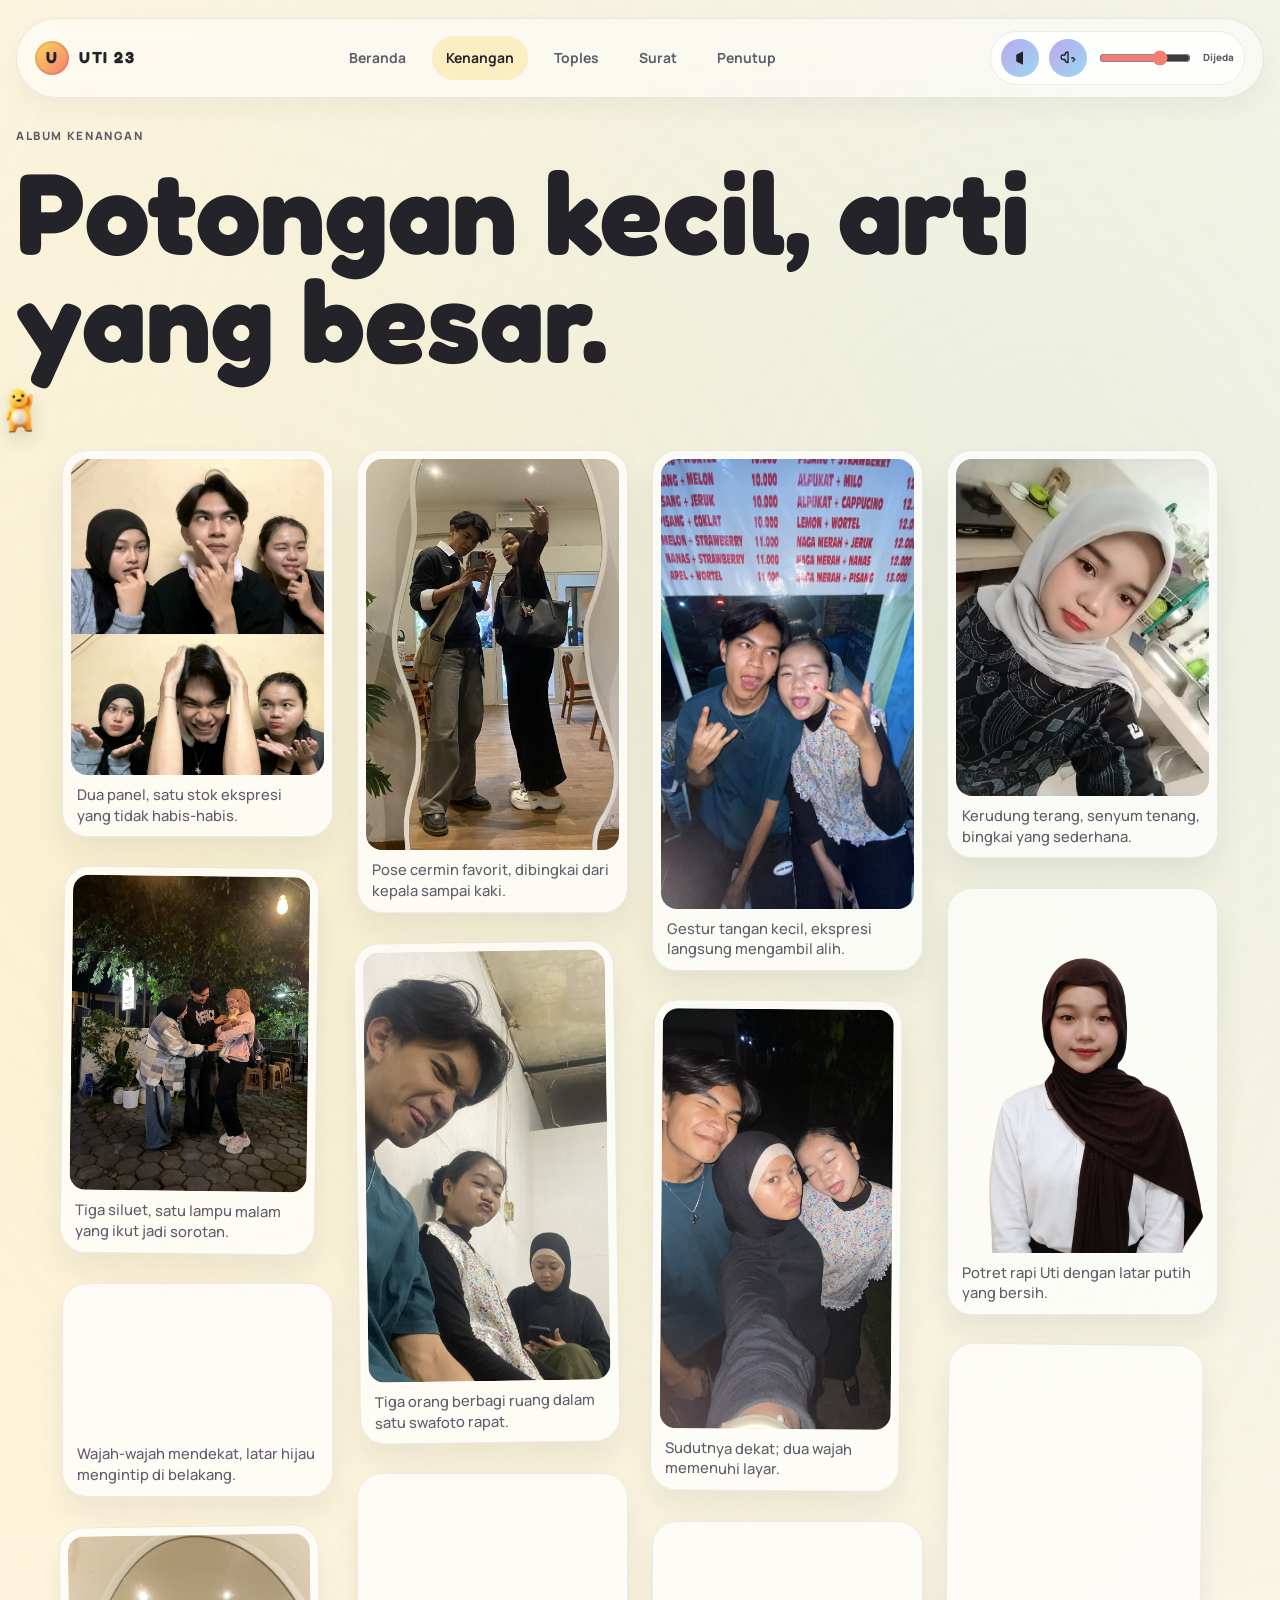
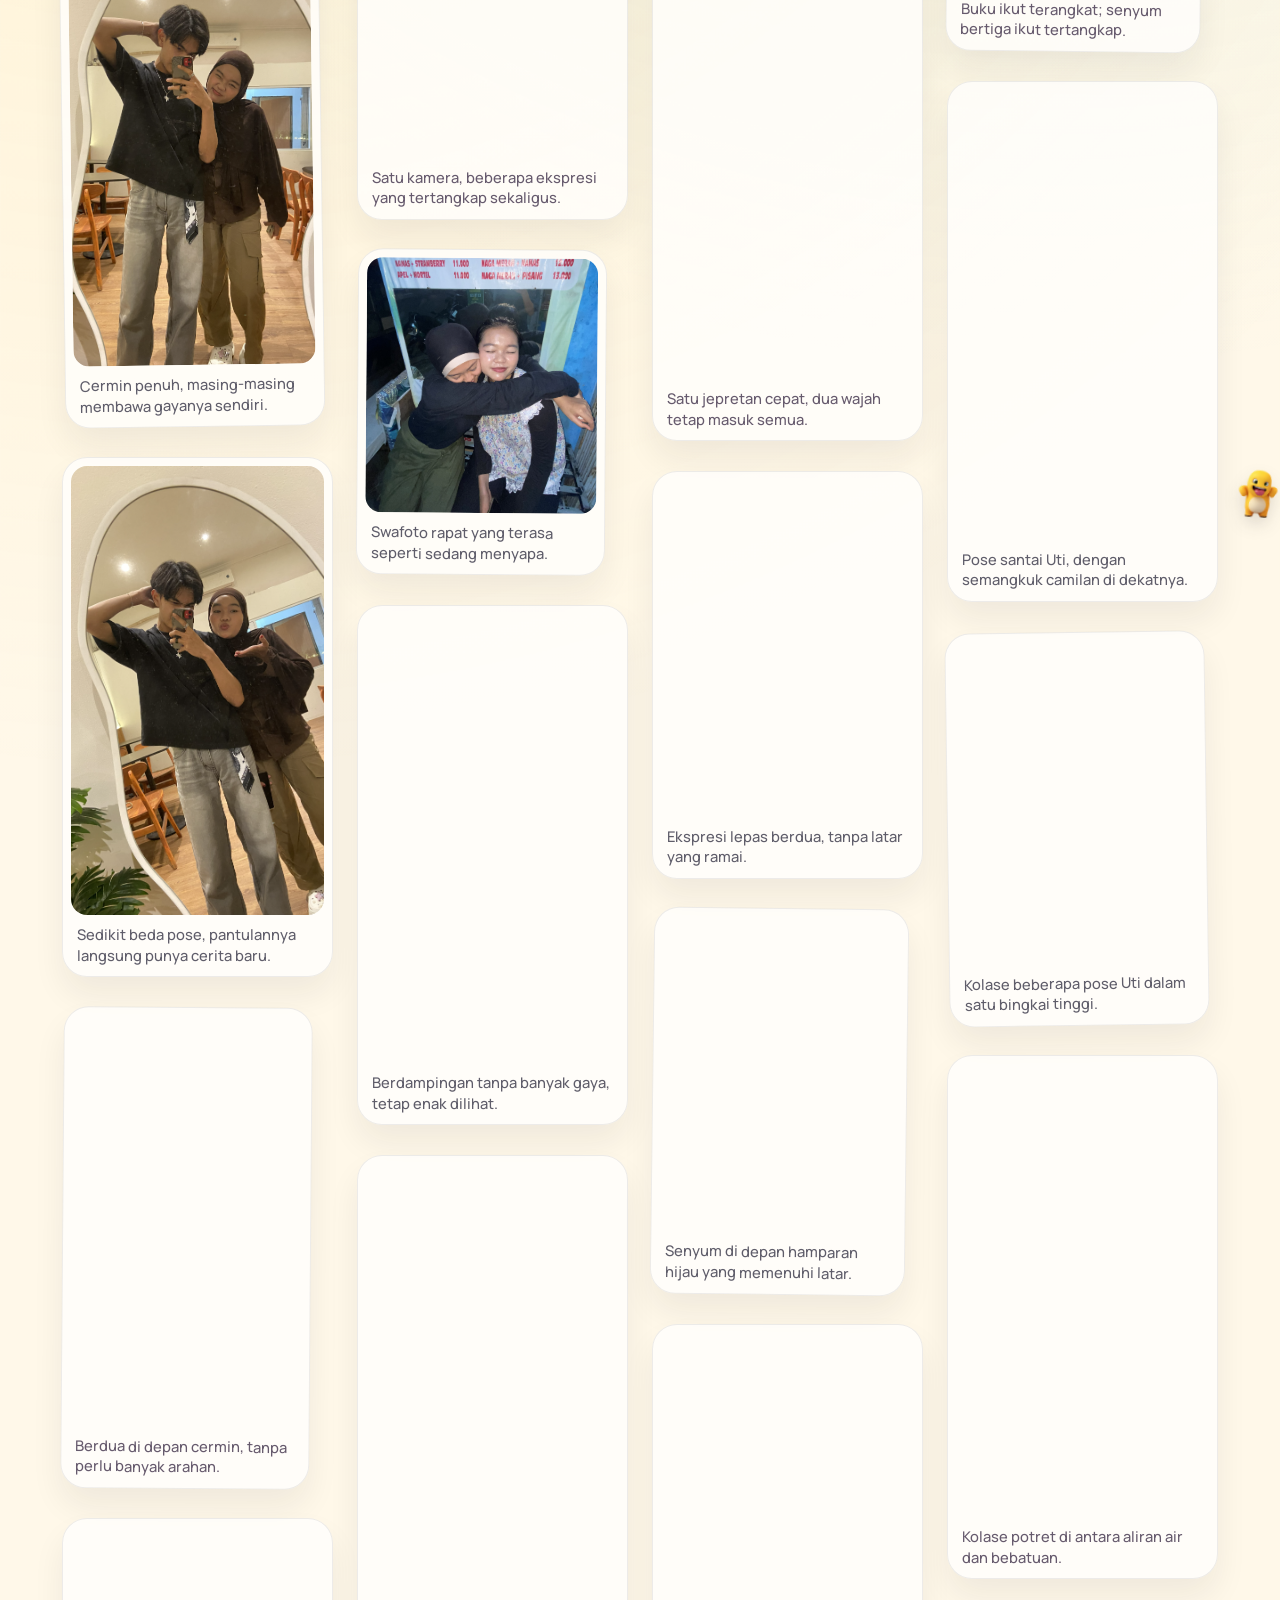
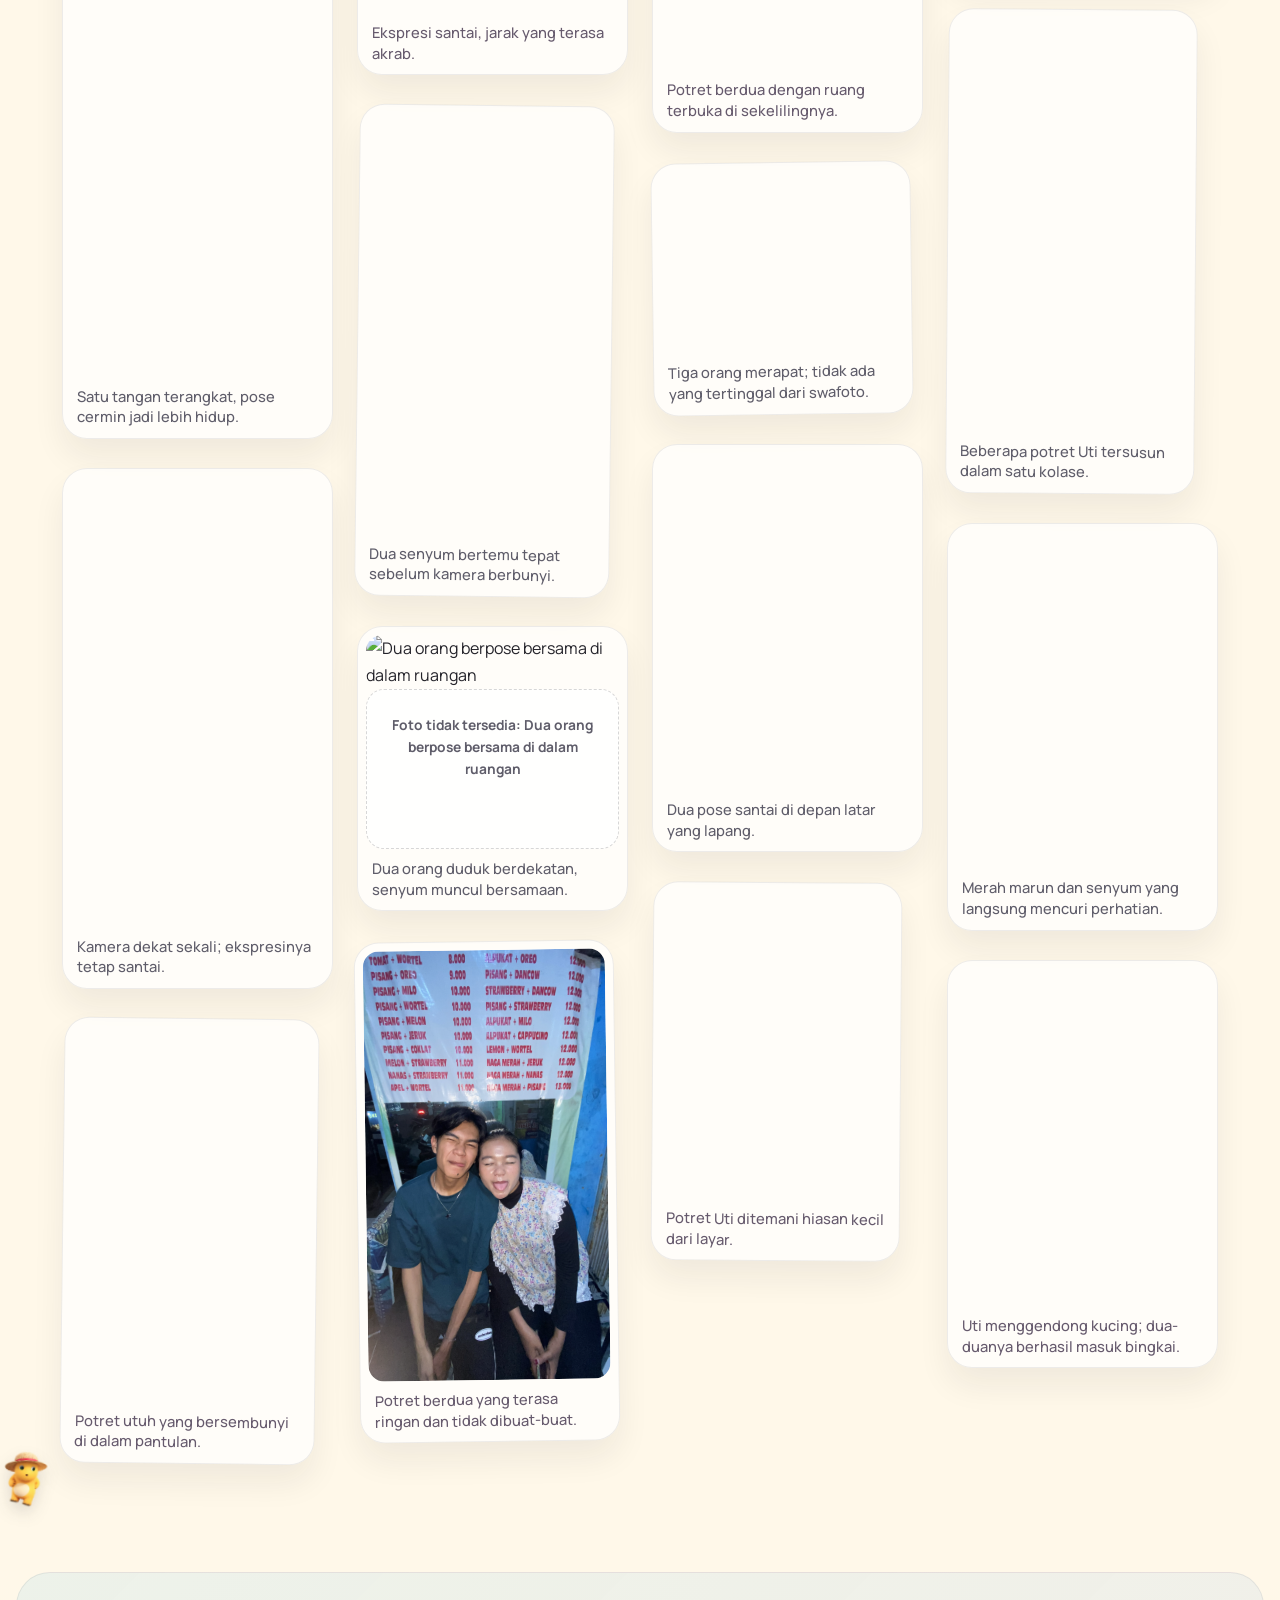
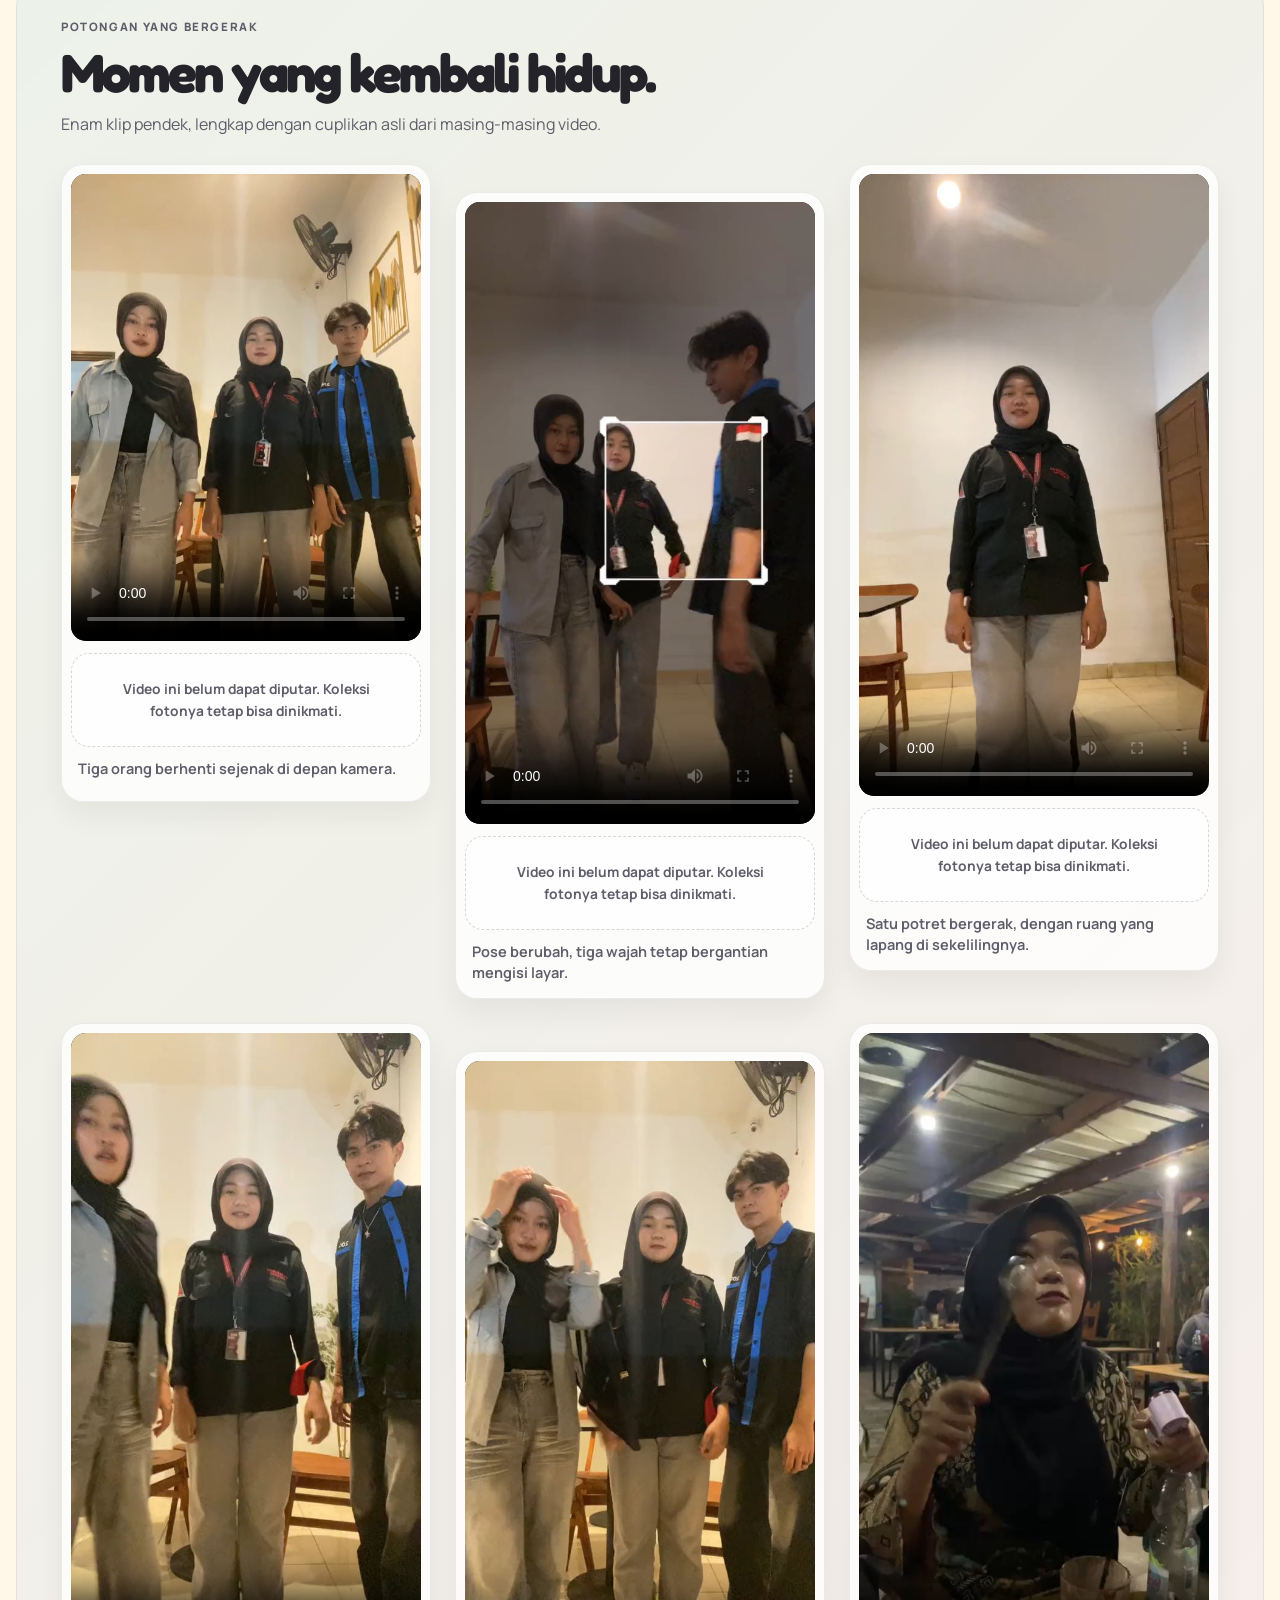
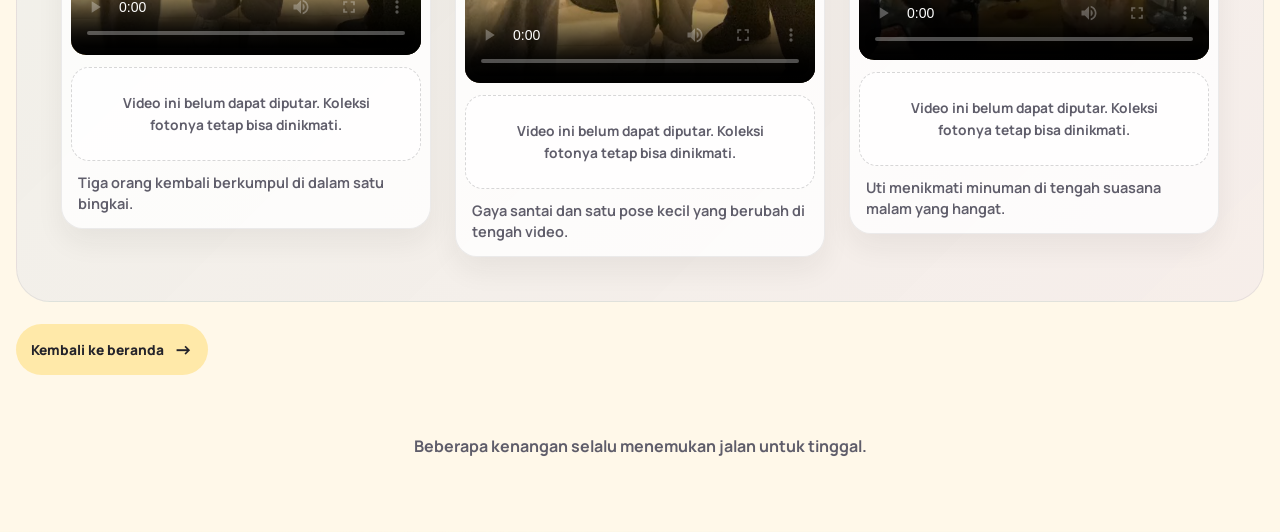
==== memories.html @ f1733705 "Deploy birthday site with GitHub Pages Co-authored-by: Copilot App <223556219+Copilot@users.noreply." ====
<!DOCTYPE html>
<html lang="id">

<head>
  <meta charset="UTF-8" />
  <meta name="viewport" content="width=device-width, initial-scale=1.0" />
  <link rel="icon" href="./favicon.svg" type="image/svg+xml" />
  <title>Album Kenangan | UTI 23</title>
  <link rel="preconnect" href="https://fonts.googleapis.com" />
  <link rel="preconnect" href="https://fonts.gstatic.com" crossorigin />
  <link
    href="https://fonts.googleapis.com/css2?family=Fredoka:wght@400;500;600;700&family=Manrope:wght@400;500;600;700;800&display=swap"
    rel="stylesheet" />
  <script type="importmap">
      {
        "imports": {
          "three": "https://cdn.jsdelivr.net/npm/three@0.160.0/build/three.module.js",
          "three/addons/": "https://cdn.jsdelivr.net/npm/three@0.160.0/examples/jsm/"
        }
      }
    </script>
  <link rel="stylesheet" href="./styles.css" />
</head>

<body data-page="memories">
  <div class="page-shell inner-page">
    <header class="topbar">
      <a class="brand" href="./index.html">
        <span class="brand-mark">U</span>
        <span class="brand-text">UTI 23</span>
      </a>
      <nav class="main-nav" aria-label="Navigasi utama">
        <a href="./index.html">Beranda</a>
        <a href="./memories.html" class="active" aria-current="page">Kenangan</a>
        <a href="./jar.html">Toples</a>
        <a href="./letter.html">Surat</a>
        <a href="./finale.html">Penutup</a>
      </nav>
      <div class="audio-panel" role="group" aria-label="Kontrol musik">
        <button class="audio-toggle" type="button" data-audio-toggle aria-label="Putar musik" aria-pressed="false">
          <svg viewBox="0 0 24 24" aria-hidden="true">
            <path d="M7 7.5v9l9 4.5V3L7 7.5Z" fill="currentColor" />
          </svg>
        </button>
        <button class="mute-toggle" type="button" data-mute-toggle aria-label="Bisukan musik" aria-pressed="false">
          <svg viewBox="0 0 24 24" aria-hidden="true">
            <path
              d="M12 6v12a4 4 0 0 1-4-4H5a2 2 0 0 1-2-2v-2a2 2 0 0 1 2-2h3a4 4 0 0 1 4-4Zm6.5 5.5 2.5 2.5-2.5 2.5M17 12h2.5"
              fill="none" stroke="currentColor" stroke-linecap="round" stroke-linejoin="round" stroke-width="1.8" />
          </svg>
        </button>
        <input class="volume-slider" type="range" min="0" max="100" value="70" aria-label="Volume musik" />
        <span class="audio-status" role="status" aria-live="polite">Musik dijeda · tekan Putar untuk memulai</span>
      </div>
    </header>

    <main>
      <section class="page-hero narrow">
        <p class="kicker">Album Kenangan</p>
        <h1>Potongan kecil, arti yang besar.</h1>
      </section>

      <div class="memories-stage">
        <section class="memory-gallery" aria-label="Kumpulan foto kenangan">
        <figure class="memory-card">
          <img src="./src/img/Foto kenangan kita/Artboard1.png" alt="Kolase dua foto tiga orang membuat ekspresi jenaka" loading="lazy" decoding="async" />
          <figcaption>Dua panel, satu stok ekspresi yang tidak habis-habis.</figcaption>
        </figure>
        <figure class="memory-card">
          <img src="./src/img/Foto kenangan kita/Gemini_Generated_Image_vk4bv0vk4bv0vk4b.jpg" alt="Tiga orang berpose di luar ruangan pada malam hari" loading="lazy" decoding="async" />
          <figcaption>Tiga siluet, satu lampu malam yang ikut jadi sorotan.</figcaption>
        </figure>
        <figure class="memory-card">
          <img src="./src/img/Foto kenangan kita/IMG_4495.JPG" alt="Swafoto tiga orang di luar ruangan" loading="lazy" decoding="async" />
          <figcaption>Wajah-wajah mendekat, latar hijau mengintip di belakang.</figcaption>
        </figure>
        <figure class="memory-card">
          <img src="./src/img/Foto kenangan kita/IMG_5019.png" alt="Dua orang berpose di depan cermin" loading="lazy" decoding="async" />
          <figcaption>Cermin penuh, masing-masing membawa gayanya sendiri.</figcaption>
        </figure>
        <figure class="memory-card">
          <img src="./src/img/Foto kenangan kita/IMG_5020.png" alt="Dua orang berfoto di cermin dengan pose santai" loading="lazy" decoding="async" />
          <figcaption>Sedikit beda pose, pantulannya langsung punya cerita baru.</figcaption>
        </figure>
        <figure class="memory-card">
          <img src="./src/img/Foto kenangan kita/IMG_5021.png" alt="Dua orang berpose bersama di depan cermin" loading="lazy" decoding="async" />
          <figcaption>Berdua di depan cermin, tanpa perlu banyak arahan.</figcaption>
        </figure>
        <figure class="memory-card">
          <img src="./src/img/Foto kenangan kita/IMG_5022.png" alt="Swafoto di cermin dengan satu tangan terangkat" loading="lazy" decoding="async" />
          <figcaption>Satu tangan terangkat, pose cermin jadi lebih hidup.</figcaption>
        </figure>
        <figure class="memory-card">
          <img src="./src/img/Foto kenangan kita/IMG_5046.png" alt="Swafoto dekat dua orang dengan ekspresi santai" loading="lazy" decoding="async" />
          <figcaption>Kamera dekat sekali; ekspresinya tetap santai.</figcaption>
        </figure>
        <figure class="memory-card">
          <img src="./src/img/Foto kenangan kita/IMG_5097.png" alt="Potret penuh dua orang di depan cermin" loading="lazy" decoding="async" />
          <figcaption>Potret utuh yang bersembunyi di dalam pantulan.</figcaption>
        </figure>
        <figure class="memory-card">
          <img src="./src/img/Foto kenangan kita/IMG_5102.png" alt="Potret berdua di depan cermin" loading="lazy" decoding="async" />
          <figcaption>Pose cermin favorit, dibingkai dari kepala sampai kaki.</figcaption>
        </figure>
        <figure class="memory-card">
          <img src="./src/img/Foto kenangan kita/IMG_5179.png" alt="Tiga orang muncul dalam satu swafoto" loading="lazy" decoding="async" />
          <figcaption>Tiga orang berbagi ruang dalam satu swafoto rapat.</figcaption>
        </figure>
        <figure class="memory-card">
          <img src="./src/img/Foto kenangan kita/IMG_5183.png" alt="Dua orang berpose bersama dengan ekspresi ceria" loading="lazy" decoding="async" />
          <figcaption>Satu kamera, beberapa ekspresi yang tertangkap sekaligus.</figcaption>
        </figure>
        <figure class="memory-card">
          <img src="./src/img/Foto kenangan kita/IMG_5184.png" alt="Dua orang berdekatan dalam swafoto" loading="lazy" decoding="async" />
          <figcaption>Swafoto rapat yang terasa seperti sedang menyapa.</figcaption>
        </figure>
        <figure class="memory-card">
          <img src="./src/img/Foto kenangan kita/IMG_5185.png" alt="Dua orang berpose berdampingan untuk swafoto" loading="lazy" decoding="async" />
          <figcaption>Berdampingan tanpa banyak gaya, tetap enak dilihat.</figcaption>
        </figure>
        <figure class="memory-card">
          <img src="./src/img/Foto kenangan kita/IMG_5186.png" alt="Dua orang membuat pose santai di depan kamera" loading="lazy" decoding="async" />
          <figcaption>Ekspresi santai, jarak yang terasa akrab.</figcaption>
        </figure>
        <figure class="memory-card">
          <img src="./src/img/Foto kenangan kita/IMG_5187.png" alt="Dua orang tersenyum bersama dalam swafoto" loading="lazy" decoding="async" />
          <figcaption>Dua senyum bertemu tepat sebelum kamera berbunyi.</figcaption>
        </figure>
        <figure class="memory-card">
          <img src="./src/img/Foto kenangan kita/IMG_5190.png" alt="Dua orang berpose bersama di dalam ruangan" loading="lazy" decoding="async" />
          <figcaption>Dua orang duduk berdekatan, senyum muncul bersamaan.</figcaption>
        </figure>
        <figure class="memory-card">
          <img src="./src/img/Foto kenangan kita/IMG_5191.png" alt="Dua orang mengambil foto bersama di dalam ruangan" loading="lazy" decoding="async" />
          <figcaption>Potret berdua yang terasa ringan dan tidak dibuat-buat.</figcaption>
        </figure>
        <figure class="memory-card">
          <img src="./src/img/Foto kenangan kita/IMG_5193.png" alt="Dua orang membuat gestur tangan saat berfoto" loading="lazy" decoding="async" />
          <figcaption>Gestur tangan kecil, ekspresi langsung mengambil alih.</figcaption>
        </figure>
        <figure class="memory-card">
          <img src="./src/img/Foto kenangan kita/IMG_5224.png" alt="Swafoto dekat dua orang dari sudut samping" loading="lazy" decoding="async" />
          <figcaption>Sudutnya dekat; dua wajah memenuhi layar.</figcaption>
        </figure>
        <figure class="memory-card">
          <img src="./src/img/Foto kenangan kita/IMG_5227.png" alt="Dua orang berfoto berdekatan" loading="lazy" decoding="async" />
          <figcaption>Satu jepretan cepat, dua wajah tetap masuk semua.</figcaption>
        </figure>
        <figure class="memory-card">
          <img src="./src/img/Foto kenangan kita/temp_image_181BC110-F1BF-41EF-928C-52F37DCF2E34png.png" alt="Dua orang berpose bersama di depan cermin" loading="lazy" decoding="async" />
          <figcaption>Ekspresi lepas berdua, tanpa latar yang ramai.</figcaption>
        </figure>
        <figure class="memory-card">
          <img src="./src/img/Foto kenangan kita/WhatsApp Image 2026-09-02 at 22.14.11.jpeg" alt="Swafoto dua orang dengan hamparan hijau di sekelilingnya" loading="lazy" decoding="async" />
          <figcaption>Senyum di depan hamparan hijau yang memenuhi latar.</figcaption>
        </figure>
        <figure class="memory-card">
          <img src="./src/img/Foto kenangan kita/WhatsApp Image 2026-09-05 at 10.22.45.jpeg" alt="Dua orang berpotret di luar ruangan" loading="lazy" decoding="async" />
          <figcaption>Potret berdua dengan ruang terbuka di sekelilingnya.</figcaption>
        </figure>
        <figure class="memory-card">
          <img src="./src/img/Foto kenangan kita/WhatsApp Image 2026-09-11 at 21.17.59.jpeg" alt="Tiga orang berpose rapat untuk swafoto" loading="lazy" decoding="async" />
          <figcaption>Tiga orang merapat; tidak ada yang tertinggal dari swafoto.</figcaption>
        </figure>
        <figure class="memory-card">
          <img src="./src/img/Foto kenangan kita/WhatsApp Image 2026-09-13 at 00.37.36 (1).jpeg" alt="Dua orang berpose bersama di luar ruangan" loading="lazy" decoding="async" />
          <figcaption>Dua pose santai di depan latar yang lapang.</figcaption>
        </figure>
        <figure class="memory-card">
          <img src="./src/img/Foto Uti/00000046-PHOTO-2026-09-14-14-17-27.jpg" alt="Potret Uti dengan efek dekoratif pada layar" loading="lazy" decoding="async" />
          <figcaption>Potret Uti ditemani hiasan kecil dari layar.</figcaption>
        </figure>
        <figure class="memory-card">
          <img src="./src/img/Foto Uti/00000210-PHOTO-2026-09-15-07-59-54.jpg" alt="Potret Uti mengenakan kerudung terang" loading="lazy" decoding="async" />
          <figcaption>Kerudung terang, senyum tenang, bingkai yang sederhana.</figcaption>
        </figure>
        <figure class="memory-card">
          <img src="./src/img/Foto Uti/Desain tanpa judul.png" alt="Potret Uti berlatar putih polos" loading="lazy" decoding="async" />
          <figcaption>Potret rapi Uti dengan latar putih yang bersih.</figcaption>
        </figure>
        <figure class="memory-card">
          <img src="./src/img/Foto Uti/IMG_3865.png" alt="Tiga orang berpose sambil memegang buku" loading="lazy" decoding="async" />
          <figcaption>Buku ikut terangkat; senyum bertiga ikut tertangkap.</figcaption>
        </figure>
        <figure class="memory-card">
          <img src="./src/img/Foto Uti/IMG_4772.png" alt="Potret Uti dengan sebuah benda di tangannya" loading="lazy" decoding="async" />
          <figcaption>Pose santai Uti, dengan semangkuk camilan di dekatnya.</figcaption>
        </figure>
        <figure class="memory-card">
          <img src="./src/img/Foto Uti/Screenshot 2026-10-09 210847.png" alt="Kolase beberapa potret Uti dengan latar biru" loading="lazy" decoding="async" />
          <figcaption>Kolase beberapa pose Uti dalam satu bingkai tinggi.</figcaption>
        </figure>
        <figure class="memory-card">
          <img src="./src/img/Foto Uti/Screenshot 2026-10-09 210909.png" alt="Kolase beberapa potret Uti di dekat air terjun" loading="lazy" decoding="async" />
          <figcaption>Kolase potret di antara aliran air dan bebatuan.</figcaption>
        </figure>
        <figure class="memory-card">
          <img src="./src/img/Foto Uti/Screenshot 2026-10-09 210940.png" alt="Kolase potret Uti di antara aliran air" loading="lazy" decoding="async" />
          <figcaption>Beberapa potret Uti tersusun dalam satu kolase.</figcaption>
        </figure>
        <figure class="memory-card">
          <img src="./src/img/Foto Uti/Uti 1.webp" alt="Potret Uti tersenyum mengenakan kerudung merah marun" loading="lazy" decoding="async" />
          <figcaption>Merah marun dan senyum yang langsung mencuri perhatian.</figcaption>
        </figure>
        <figure class="memory-card">
          <img src="./src/img/Foto Uti/WhatsApp Image 2026-09-13 at 00.37.35 (1).jpeg" alt="Uti berpose sambil menggendong seekor kucing" loading="lazy" decoding="async" />
          <figcaption>Uti menggendong kucing; dua-duanya berhasil masuk bingkai.</figcaption>
        </figure>
        </section>
        <div class="sticker-layer memories-stickers" aria-hidden="true">
          <img class="scrapbook-sticker sticker-wave" src="./src/Stiker/7.png" alt="" loading="lazy" />
          <img class="scrapbook-sticker sticker-smile" src="./src/Stiker/8.png" alt="" loading="lazy" />
          <img class="scrapbook-sticker sticker-hat" src="./src/Stiker/4.png" alt="" loading="lazy" />
        </div>
      </div>

      <section class="video-strip">
        <div class="video-copy">
          <p class="kicker">Potongan yang bergerak</p>
          <h2>Momen yang kembali hidup.</h2>
        </div>
        <p class="video-caption">Enam klip pendek, lengkap dengan cuplikan asli dari masing-masing video.</p>
        <div class="video-gallery">
          <figure class="video-card">
            <video controls playsinline preload="metadata" poster="./src/vid/posters/kenangan-01.jpg" aria-label="Video pendek tiga orang berdiri bersama">
              <source src="./src/vid/Video kenangan kita/v1c044g50000davur4vog65slf40i9kg.mp4" type="video/mp4" />
              Peramban ini tidak mendukung pemutaran video.
            </video>
            <figcaption>Tiga orang berhenti sejenak di depan kamera.</figcaption>
          </figure>
          <figure class="video-card">
            <video controls playsinline preload="metadata" poster="./src/vid/posters/kenangan-02.jpg" aria-label="Video pendek tiga orang berpose bergantian">
              <source src="./src/vid/Video kenangan kita/v1c044g50000davurfnog65glneof9ng.mp4" type="video/mp4" />
              Peramban ini tidak mendukung pemutaran video.
            </video>
            <figcaption>Pose berubah, tiga wajah tetap bergantian mengisi layar.</figcaption>
          </figure>
          <figure class="video-card">
            <video controls playsinline preload="metadata" poster="./src/vid/posters/kenangan-03.jpg" aria-label="Video pendek Uti berdiri di dalam ruangan">
              <source src="./src/vid/Video kenangan kita/v1c044g50000davurmvog65prkoago6g.mp4" type="video/mp4" />
              Peramban ini tidak mendukung pemutaran video.
            </video>
            <figcaption>Satu potret bergerak, dengan ruang yang lapang di sekelilingnya.</figcaption>
          </figure>
          <figure class="video-card">
            <video controls playsinline preload="metadata" poster="./src/vid/posters/kenangan-04.jpg" aria-label="Video pendek tiga orang berdiri berdampingan">
              <source src="./src/vid/Video kenangan kita/v1c044g50000davus7vog65ouu9d30k0.mp4" type="video/mp4" />
              Peramban ini tidak mendukung pemutaran video.
            </video>
            <figcaption>Tiga orang kembali berkumpul di dalam satu bingkai.</figcaption>
          </figure>
          <figure class="video-card">
            <video controls playsinline preload="metadata" poster="./src/vid/posters/kenangan-05.jpg" aria-label="Video pendek tiga orang bergaya santai">
              <source src="./src/vid/Video kenangan kita/v1c044g50000davusbvog65gq9g7shj0.mp4" type="video/mp4" />
              Peramban ini tidak mendukung pemutaran video.
            </video>
            <figcaption>Gaya santai dan satu pose kecil yang berubah di tengah video.</figcaption>
          </figure>
          <figure class="video-card">
            <video controls playsinline preload="metadata" poster="./src/vid/posters/uti.jpg" aria-label="Video Uti duduk di meja sambil memegang gelas">
              <source src="./src/vid/Video uti/WhatsApp Video 2026-09-19 at 23.32.30.mp4" type="video/mp4" />
              Peramban ini tidak mendukung pemutaran video.
            </video>
            <figcaption>Uti menikmati minuman di tengah suasana malam yang hangat.</figcaption>
          </figure>
        </div>
      </section>
      <a class="gallery-link memories-more" href="./index.html">Kembali ke beranda <span aria-hidden="true">→</span></a>
    </main>

    <footer class="site-footer">
      <p>Beberapa kenangan selalu menemukan jalan untuk tinggal.</p>
    </footer>
  </div>

  <script type="module" src="./script.js"></script>
</body>

</html>
---- styles.css ----
:root {
  --vanilla: #fff8e9;
  --yellow: #ffd45c;
  --coral: #f27f72;
  --sky: #9bd8ec;
  --lavender: #bba8f2;
  --ink: #24232a;
  --muted: #5f5d6a;
  --panel: rgba(255, 255, 255, 0.7);
  --line: rgba(36, 35, 42, 0.08);
  --shadow: rgba(36, 35, 42, 0.12);
  --radius: 30px;
}

* {
  box-sizing: border-box;
}

html {
  scroll-behavior: smooth;
}

body {
  margin: 0;
  background:
    radial-gradient(circle at 14% 12%, rgba(255, 212, 92, 0.18), transparent 25%),
    radial-gradient(circle at 82% 8%, rgba(155, 216, 236, 0.22), transparent 22%),
    var(--vanilla);
  color: var(--ink);
  font-family: "Manrope", sans-serif;
  line-height: 1.7;
}

a {
  color: inherit;
  text-decoration: none;
}

button,
input {
  font: inherit;
}

img,
video,
canvas {
  display: block;
  max-width: 100%;
}

.page-shell {
  width: min(1280px, calc(100% - 32px));
  margin: 0 auto;
  padding: 18px 0 56px;
}

.topbar {
  position: sticky;
  top: 14px;
  z-index: 40;
  display: flex;
  align-items: center;
  justify-content: space-between;
  gap: 18px;
  padding: 12px 18px;
  border-radius: 999px;
  background: rgba(255, 255, 255, 0.52);
  border: 1px solid var(--line);
  backdrop-filter: blur(12px);
  box-shadow: 0 12px 24px rgba(36, 35, 42, 0.04);
}

.brand {
  display: inline-flex;
  align-items: center;
  gap: 10px;
  font-family: "Fredoka", sans-serif;
  font-weight: 700;
  letter-spacing: 0.1em;
}

.brand-mark {
  display: grid;
  place-items: center;
  width: 34px;
  height: 34px;
  border-radius: 50%;
  background: linear-gradient(135deg, var(--yellow), var(--coral));
  box-shadow: inset 0 0 0 2px rgba(36, 35, 42, 0.1);
}

.main-nav {
  display: flex;
  flex-wrap: wrap;
  justify-content: center;
  align-items: center;
  gap: 12px;
  font-size: 0.87rem;
  font-weight: 700;
}

.main-nav a {
  padding: 10px 14px;
  border-radius: 999px;
  color: var(--muted);
  transition: background-color 0.2s ease, color 0.2s ease;
}

.main-nav a:hover,
.main-nav a.active {
  background: rgba(255, 212, 92, 0.3);
  color: var(--ink);
}

.audio-panel {
  position: relative;
  display: flex;
  align-items: center;
  gap: 10px;
  padding: 7px 10px;
  border-radius: 999px;
  border: 1px solid var(--line);
  background: rgba(255, 255, 255, 0.76);
}

.audio-status {
  max-width: 76px;
  color: var(--muted);
  font-size: 0.62rem;
  font-weight: 800;
  line-height: 1.2;
  text-align: center;
}

.audio-panel.audio-blocked .audio-status {
  color: #a54439;
}

.audio-panel.audio-blocked .audio-toggle {
  box-shadow: 0 0 0 3px rgba(242, 127, 114, 0.28);
}

.audio-toggle,
.mute-toggle {
  display: inline-flex;
  align-items: center;
  justify-content: center;
  width: 38px;
  height: 38px;
  border: 0;
  border-radius: 50%;
  background: linear-gradient(135deg, var(--lavender), var(--sky));
  color: var(--ink);
  cursor: pointer;
  transition: transform 0.2s ease, opacity 0.2s ease;
}

.audio-toggle svg,
.mute-toggle svg {
  width: 18px;
  height: 18px;
}

.audio-toggle:hover,
.mute-toggle:hover,
.primary-button:hover,
.secondary-button:hover {
  transform: translateY(-1px);
}

.volume-slider {
  width: 92px;
  accent-color: var(--coral);
}

main {
  padding-top: 28px;
}

.hero-panel {
  display: grid;
  grid-template-columns: 1.08fr 0.92fr;
  gap: 30px;
  align-items: center;
  min-height: 76vh;
  padding-top: 14px;
}

.hero-copy {
  position: relative;
  z-index: 2;
}

.kicker,
.mini-label {
  margin: 0 0 12px;
  color: var(--muted);
  text-transform: uppercase;
  letter-spacing: 0.14em;
  font-size: 0.72rem;
  font-weight: 800;
}

.headline-wrap {
  position: relative;
  display: inline-block;
}

h1,
h2,
h3,
.feature-copy h2,
.preview-header h2 {
  margin: 0;
  font-family: "Fredoka", sans-serif;
  line-height: 0.94;
}

h1 {
  font-size: clamp(4rem, 9vw, 8.4rem);
  letter-spacing: 0em;
}

h1 span {
  color: var(--coral);
}

.headline-orb {
  position: absolute;
  top: 12%;
  right: -9%;
  width: 150px;
  height: 150px;
  border-radius: 32% 68% 58% 42% / 50% 41% 59% 50%;
  background: linear-gradient(135deg, rgba(255, 212, 92, 0.45), rgba(187, 168, 242, 0.2));
  transform: rotate(14deg);
  filter: blur(2px);
}

.date-chip {
  display: inline-flex;
  align-items: center;
  gap: 10px;
  margin-top: 18px;
  padding: 0.8rem 1rem;
  border-radius: 999px;
  border: 1px solid var(--line);
  background: rgba(255, 255, 255, 0.7);
  font-weight: 800;
}

.date-chip::before {
  content: "";
  width: 11px;
  height: 11px;
  border-radius: 50%;
  background: var(--yellow);
}

.lead {
  max-width: 36rem;
  margin-top: 18px;
  color: var(--muted);
  font-size: 1.08rem;
}

.button-row {
  display: flex;
  flex-wrap: wrap;
  gap: 14px;
  margin-top: 28px;
}

.primary-button,
.secondary-button {
  display: inline-flex;
  align-items: center;
  justify-content: center;
  gap: 10px;
  min-height: 54px;
  padding: 0.9rem 1.4rem;
  border: 1px solid var(--line);
  border-radius: 999px;
  font-weight: 800;
  cursor: pointer;
  transition: transform 0.2s ease, box-shadow 0.2s ease;
}

.primary-button {
  background: linear-gradient(135deg, var(--yellow), #f9c966);
  box-shadow: 0 14px 24px rgba(255, 212, 92, 0.26);
}

.secondary-button {
  background: rgba(255, 255, 255, 0.7);
}

.primary-button svg,
.secondary-button svg {
  width: 18px;
  height: 18px;
}

.hero-visual {
  position: relative;
  min-height: 620px;
  overflow: hidden;
  border: 1px solid var(--line);
  border-radius: 36px;
  background: linear-gradient(135deg, rgba(155, 216, 236, 0.36), rgba(255, 212, 92, 0.18));
  box-shadow: 0 28px 70px rgba(36, 35, 42, 0.08);
}

.soft-blob {
  position: absolute;
  border-radius: 50%;
  filter: blur(3px);
  opacity: 0.8;
}

.blob-one {
  width: 210px;
  height: 210px;
  left: 8%;
  top: 12%;
  background: rgba(255, 255, 255, 0.3);
}

.blob-two {
  width: 190px;
  height: 190px;
  right: 10%;
  bottom: 18%;
  background: rgba(187, 168, 242, 0.3);
}

.ring-shape {
  position: absolute;
  right: 8%;
  top: 10%;
  width: 250px;
  height: 250px;
  border-radius: 50%;
  border: 1px solid rgba(36, 35, 42, 0.12);
  background: rgba(255, 255, 255, 0.12);
}

.floating-tag {
  position: absolute;
  right: 8%;
  bottom: 12%;
  display: inline-flex;
  align-items: center;
  justify-content: center;
  min-width: 146px;
  min-height: 46px;
  padding: 0.7rem 0.9rem;
  border: 1px solid var(--line);
  border-radius: 999px;
  background: rgba(255, 255, 255, 0.72);
  font-weight: 800;
  letter-spacing: 0.08em;
  text-transform: uppercase;
  font-size: 0.72rem;
}

.scene-shell {
  position: absolute;
  inset: 2% 2% 1%;
}

.scene-shell::before {
  position: absolute;
  z-index: 0;
  right: 17%;
  bottom: 4%;
  left: 17%;
  height: 9%;
  border-radius: 50%;
  background: radial-gradient(ellipse, rgba(36, 35, 42, 0.16), transparent 72%);
  content: "";
  filter: blur(9px);
}

#scene {
  position: relative;
  z-index: 1;
}

#scene {
  width: 100%;
  height: 100%;
  min-height: 0;
  border-radius: 34px;
}

.scene-fallback {
  position: absolute;
  inset: auto 20px 20px 20px;
  display: none;
  padding: 0.7rem 1rem;
  border: 1px solid var(--line);
  border-radius: 16px;
  background: rgba(255, 255, 255, 0.72);
  color: var(--muted);
  font-size: 0.8rem;
}

.story-grid {
  display: grid;
  grid-template-columns: repeat(3, minmax(0, 1fr));
  gap: 20px;
  margin-top: 42px;
}

.story-card {
  padding: 28px 24px;
  border-radius: var(--radius);
  border: 1px solid var(--line);
  background: rgba(255, 255, 255, 0.6);
  box-shadow: 0 18px 26px rgba(36, 35, 42, 0.04);
}

.story-card-highlight {
  background: linear-gradient(135deg, rgba(255, 212, 92, 0.4), rgba(255, 255, 255, 0.76));
}

.story-card h2 {
  font-size: clamp(2rem, 4vw, 2.8rem);
  letter-spacing: -0.04em;
  margin-bottom: 10px;
}

.story-card p {
  margin: 0;
  color: var(--muted);
}

.feature-band {
  display: grid;
  grid-template-columns: 0.95fr 1.05fr;
  gap: 18px;
  align-items: center;
  margin-top: 42px;
  padding: 26px 28px;
  border-radius: 32px;
  background: linear-gradient(135deg, rgba(187, 168, 242, 0.18), rgba(155, 216, 236, 0.14));
  border: 1px solid var(--line);
}

.feature-copy h2 {
  font-size: clamp(2.4rem, 4vw, 4.1rem);
  letter-spacing: -0.05em;
}

.feature-list {
  display: grid;
  grid-template-columns: repeat(2, minmax(0, 1fr));
  gap: 14px;
}

.feature-item {
  display: flex;
  flex-direction: column;
  gap: 10px;
  padding: 16px 18px;
  border-radius: 18px;
  background: rgba(255, 255, 255, 0.7);
  border: 1px solid var(--line);
}

.feature-item span {
  font-family: "Fredoka", sans-serif;
  color: var(--coral);
  font-size: 1.5rem;
}

.feature-item p {
  margin: 0;
  font-weight: 800;
}

.memory-preview {
  position: relative;
  margin-top: 46px;
}

.preview-header {
  margin-bottom: 14px;
}

.preview-header h2 {
  max-width: 900px;
  font-size: clamp(2.4rem, 4vw, 4.1rem);
  letter-spacing: -0.05em;
}

.preview-grid {
  display: grid;
  grid-template-columns: repeat(12, minmax(0, 1fr));
  grid-auto-rows: 8px;
  grid-auto-flow: dense;
  align-items: start;
  gap: clamp(14px, 1.7vw, 22px);
}

.preview-stage {
  position: relative;
  isolation: isolate;
  padding: 24px clamp(22px, 4.3vw, 58px) 30px;
}

.preview-card:nth-child(1) {
  grid-column: span 5;
}

.preview-card:nth-child(2) {
  grid-column: span 4;
}

.preview-card:nth-child(3) {
  grid-column: span 3;
}

.preview-card:nth-child(4) {
  grid-column: span 3;
}

.preview-card:nth-child(5) {
  grid-column: span 4;
}

.preview-card {
  display: flex;
  flex-direction: column;
  align-self: start;
  width: 100%;
  margin: 0;
  grid-row-end: span var(--grid-rows, 28);
  padding: 8px;
  border-radius: 24px;
  border: 1px solid var(--line);
  background: rgba(255, 255, 255, 0.82);
  box-shadow: 0 18px 28px rgba(36, 35, 42, 0.07);
  rotate: var(--scrapbook-tilt, 0deg);
}

.preview-card:nth-child(1) {
  --scrapbook-tilt: -0.6deg;
}

.preview-card:nth-child(2) {
  --scrapbook-tilt: 0.5deg;
}

.preview-card:nth-child(3) {
  --scrapbook-tilt: -0.35deg;
}

.preview-card:nth-child(4) {
  --scrapbook-tilt: 0.7deg;
}

.preview-card:nth-child(5) {
  --scrapbook-tilt: -0.4deg;
}

.preview-card img {
  flex: none;
  width: 100%;
  height: auto;
  border-radius: 17px;
  object-fit: contain;
}

.preview-card figcaption,
.memory-card figcaption {
  padding: 9px 6px 3px;
  color: var(--muted);
  font-family: "Manrope", sans-serif;
  font-size: clamp(0.82rem, 1.15vw, 0.98rem);
  font-weight: 500;
  line-height: 1.4;
}

.memory-card:nth-of-type(3n) figcaption {
  color: #665a6d;
}

.media-fallback {
  margin: 0;
  padding: 24px;
  border: 1px dashed rgba(36, 35, 42, 0.18);
  border-radius: 18px;
  background: rgba(255, 255, 255, 0.72);
  color: var(--muted);
  font-size: 0.86rem;
  font-weight: 700;
  line-height: 1.6;
  text-align: center;
}

.preview-card .media-fallback {
  display: grid;
  place-items: center;
  min-height: 150px;
  border: 1px dashed rgba(36, 35, 42, 0.18);
}

.memory-card .media-fallback {
  min-height: 160px;
}

.video-strip .media-fallback,
.finale-video .media-fallback {
  margin-top: 12px;
}

.gallery-link {
  display: inline-flex;
  align-items: center;
  gap: 10px;
  margin-top: 8px;
  padding: 10px 15px;
  border-radius: 999px;
  background: rgba(255, 212, 92, 0.45);
  font-size: 0.86rem;
  font-weight: 800;
  transition: transform 0.2s ease, background-color 0.2s ease;
}

.gallery-link:hover {
  transform: translateY(-2px);
  background: rgba(255, 212, 92, 0.7);
}

.gallery-link span {
  font-size: 1.15rem;
}

.memory-gallery {
  columns: 4;
  column-gap: clamp(14px, 2vw, 24px);
  padding: 0 8px 12px;
}

.memories-stage {
  position: relative;
  isolation: isolate;
  padding: 76px clamp(24px, 3vw, 42px) 12px;
}

.memory-card {
  display: inline-block;
  width: 100%;
  margin: 0 0 clamp(18px, 2.3vw, 30px);
  padding: 8px;
  break-inside: avoid;
  border: 1px solid var(--line);
  border-radius: 25px;
  background: rgba(255, 255, 255, 0.72);
  box-shadow: 0 18px 32px rgba(36, 35, 42, 0.065);
  rotate: var(--scrapbook-tilt, 0deg);
}

.memory-card:nth-of-type(7n + 2) {
  --scrapbook-tilt: 0.7deg;
  width: 94%;
}

.memory-card:nth-of-type(7n + 4) {
  --scrapbook-tilt: -0.8deg;
  width: 96%;
  margin-inline: auto;
}

.memory-card:nth-of-type(7n + 6) {
  --scrapbook-tilt: 0.45deg;
  width: 92%;
}

.memory-card img {
  width: 100%;
  height: auto;
  border-radius: 16px;
  object-fit: contain;
}

.sticker-layer {
  position: absolute;
  z-index: 3;
  pointer-events: none;
  overflow: visible;
}

.home-stickers {
  inset: 24px 0 30px;
}

.memories-stickers {
  inset: 0;
}

.scrapbook-sticker {
  position: absolute;
  width: clamp(56px, 7vw, 92px);
  height: auto;
  rotate: var(--sticker-tilt, 0deg);
  filter: drop-shadow(0 8px 8px rgba(36, 35, 42, 0.14));
  animation: sticker-float var(--float-duration, 7s) ease-in-out var(--float-delay, 0s) infinite;
  will-change: translate;
}

.home-stickers .sticker-wave {
  top: 10%;
  left: -22px;
  width: 62px;
  --sticker-tilt: -8deg;
  --float-duration: 6.8s;
}

.home-stickers .sticker-hat {
  top: 48%;
  right: -18px;
  width: 54px;
  --sticker-tilt: 7deg;
  --float-duration: 8.2s;
  --float-delay: -2.1s;
}

.home-stickers .sticker-float {
  right: -18px;
  bottom: 2%;
  width: 66px;
  --sticker-tilt: -5deg;
  --float-duration: 9.4s;
  --float-delay: -4.4s;
}

.memories-stickers .sticker-wave {
  top: 12px;
  left: -22px;
  width: 50px;
  --sticker-tilt: -8deg;
  --float-duration: 6.7s;
}

.memories-stickers .sticker-smile {
  top: 39%;
  right: -22px;
  width: 54px;
  --sticker-tilt: 7deg;
  --float-duration: 8.4s;
  --float-delay: -2.8s;
}

.memories-stickers .sticker-hat {
  left: -20px;
  bottom: 10px;
  top: auto;
  width: 58px;
  --sticker-tilt: 6deg;
  --float-duration: 9.1s;
  --float-delay: -4.1s;
}

@keyframes sticker-float {

  0%,
  100% {
    translate: 0 0;
  }

  50% {
    translate: 0 -9px;
  }
}

.memories-more {
  margin-top: 22px;
}

.video-strip {
  margin-top: 54px;
  padding: clamp(22px, 4vw, 44px);
  border: 1px solid rgba(36, 35, 42, 0.07);
  border-radius: 34px;
  background: linear-gradient(135deg, rgba(155, 216, 236, 0.18), rgba(187, 168, 242, 0.13));
}

.video-strip h2 {
  max-width: 780px;
  font-size: clamp(2.25rem, 4.2vw, 4rem);
  letter-spacing: -0.055em;
}

.video-caption {
  max-width: 540px;
  margin: 12px 0 26px;
  color: var(--muted);
}

.video-gallery {
  display: grid;
  grid-template-columns: repeat(3, minmax(0, 1fr));
  align-items: start;
  gap: clamp(14px, 2vw, 24px);
}

.video-card {
  margin: 0;
  padding: 9px;
  border: 1px solid rgba(36, 35, 42, 0.08);
  border-radius: 22px;
  background: rgba(255, 255, 255, 0.78);
  box-shadow: 0 14px 28px rgba(36, 35, 42, 0.06);
}

.video-card:nth-child(3n + 2) {
  margin-top: 28px;
}

.video-card video {
  width: 100%;
  height: auto;
  border-radius: 15px;
  background: #24232a;
}

.video-card figcaption {
  min-height: 3.1em;
  padding: 11px 7px 5px;
  color: var(--muted);
  font-size: 0.91rem;
  font-weight: 650;
  line-height: 1.45;
}

.site-footer {
  padding-top: 42px;
  text-align: center;
  color: var(--muted);
  font-weight: 700;
}

.letter-body {
  max-width: 760px;
  margin: 34px auto 0;
  padding: clamp(24px, 5vw, 56px);
  border: 1px solid var(--line);
  border-radius: 28px;
  background: rgba(255, 255, 255, 0.62);
  box-shadow: 0 18px 45px rgba(36, 35, 42, 0.06);
  color: var(--muted);
  font-size: clamp(1rem, 1.3vw, 1.08rem);
  line-height: 1.95;
}

.letter-body p {
  margin: 0 0 1.2em;
}

.letter-body p:first-child {
  color: var(--ink);
  font-family: "Fredoka", sans-serif;
  font-size: 1.3rem;
  font-weight: 600;
}

.letter-body .letter-signoff {
  margin: 1.8em 0 0;
  color: var(--ink);
  font-weight: 700;
}

.data-reveal {
  opacity: 0;
}

@media (max-width: 980px) {

  .hero-panel,
  .story-grid,
  .feature-band {
    grid-template-columns: 1fr;
  }

  .preview-card:nth-child(1) {
    grid-column: span 7;
  }

  .preview-card:nth-child(2) {
    grid-column: span 5;
  }

  .preview-card:nth-child(3) {
    grid-column: span 4;
  }

  .preview-card:nth-child(4) {
    grid-column: span 4;
  }

  .preview-card:nth-child(5) {
    grid-column: span 6;
  }

  .memory-gallery {
    columns: 3;
  }

  .video-gallery {
    grid-template-columns: repeat(2, minmax(0, 1fr));
  }
}

@media (max-width: 680px) {
  .page-shell {
    width: min(100% - 18px, 620px);
  }

  .topbar {
    display: grid;
    grid-template-columns: auto minmax(0, 1fr);
    gap: 8px 12px;
    border-radius: 28px;
    padding: 10px 12px;
    justify-content: stretch;
  }

  .brand {
    grid-column: 1;
    grid-row: 1;
  }

  .audio-panel {
    grid-column: 2;
    grid-row: 1;
    width: auto;
    justify-content: flex-end;
    gap: 6px;
    padding: 4px 6px;
  }

  .audio-status {
    max-width: 45px;
    font-size: 0.56rem;
  }

  .audio-toggle,
  .mute-toggle {
    width: 32px;
    height: 32px;
    flex: 0 0 32px;
  }

  .volume-slider {
    width: clamp(42px, 16vw, 70px);
  }

  .main-nav {
    grid-column: 1 / -1;
    grid-row: 2;
    flex-wrap: nowrap;
    justify-content: space-between;
    width: 100%;
    overflow-x: auto;
    white-space: nowrap;
    gap: 0;
    font-size: clamp(0.75rem, 3.2vw, 0.84rem);
    scrollbar-width: none;
  }

  .main-nav::-webkit-scrollbar {
    display: none;
  }

  .main-nav a {
    flex: 0 0 auto;
    padding: 8px clamp(4px, 1.5vw, 6px);
  }

  .hero-panel {
    min-height: 0;
    gap: 20px;
  }

  .headline-wrap {
    display: block;
  }

  .headline-orb {
    top: 40%;
    right: 8px;
    width: 120px;
    height: 120px;
  }

  h1 {
    font-size: clamp(3.25rem, 13vw, 5rem);
  }

  h1 span {
    display: block;
  }

  .date-chip {
    margin-top: 12px;
    padding: 0.6rem 0.85rem;
  }

  .lead {
    margin-top: 12px;
    font-size: 1rem;
  }

  .button-row {
    gap: 10px;
    margin-top: 20px;
  }

  .button-row {
    flex-direction: column;
  }

  .primary-button,
  .secondary-button {
    width: 100%;
    min-height: 50px;
  }

  .hero-visual {
    min-height: clamp(420px, 112vw, 500px);
    border-radius: 28px;
  }

  .scene-shell {
    inset: 0;
  }

  .ring-shape {
    top: 12%;
    right: 5%;
    width: 44vw;
    height: 44vw;
  }

  .blob-one {
    top: 18%;
    left: 4%;
    width: 38vw;
    height: 38vw;
  }

  .blob-two {
    right: 6%;
    bottom: 18%;
    width: 34vw;
    height: 34vw;
  }

  .floating-tag {
    top: 4%;
    right: 4%;
    bottom: auto;
    min-width: 0;
    min-height: 34px;
    padding: 0.45rem 0.7rem;
    font-size: 0.62rem;
  }

  .preview-stage {
    padding: 76px 18px 24px;
  }

  .preview-grid {
    grid-template-columns: repeat(2, minmax(0, 1fr));
    gap: 12px;
  }

  .preview-card:nth-child(1) {
    grid-column: span 2;
  }

  .preview-card:nth-child(2),
  .preview-card:nth-child(3),
  .preview-card:nth-child(4),
  .preview-card:nth-child(5) {
    grid-column: span 1;
  }

  .feature-list {
    grid-template-columns: 1fr;
  }

  .memories-stage {
    padding: 62px 14px 8px;
  }

  .memory-gallery {
    columns: 2;
    column-gap: 12px;
    padding: 0 2px 10px;
  }

  .preview-card,
  .memory-card {
    margin-bottom: 12px;
    padding: 6px;
    border-radius: 18px;
  }

  .preview-card img,
  .memory-card img {
    border-radius: 13px;
  }

  .preview-card figcaption,
  .memory-card figcaption {
    padding: 7px 3px 2px;
    font-size: 0.78rem;
  }

  .memory-card:nth-of-type(7n + 4) {
    width: 100%;
  }

  .scrapbook-sticker {
    width: 42px;
  }

  .home-stickers {
    inset: 0;
  }

  .home-stickers .sticker-wave {
    top: 10px;
    left: calc(50% - 21px);
    width: 42px;
  }

  .home-stickers .sticker-hat,
  .home-stickers .sticker-float {
    display: none;
  }

  .memories-stickers .sticker-wave {
    top: 9px;
    left: calc(50% - 19px);
    width: 38px;
  }

  .memories-stickers .sticker-smile,
  .memories-stickers .sticker-hat {
    display: none;
  }

  .video-strip {
    margin-top: 34px;
    padding: 20px 14px;
    border-radius: 25px;
  }

  .video-gallery {
    grid-template-columns: repeat(2, minmax(0, 1fr));
    gap: 12px;
  }

  .video-card {
    padding: 6px;
    border-radius: 17px;
  }

  .video-card:nth-child(3n + 2) {
    margin-top: 0;
  }

  .video-card figcaption {
    min-height: 4.4em;
    padding: 8px 4px 4px;
    font-size: 0.77rem;
  }

  .gallery-link {
    font-size: 0.8rem;
  }
}

@media (prefers-reduced-motion: reduce) {
  html {
    scroll-behavior: auto;
  }

  *,
  *::before,
  *::after {
    animation: none !important;
    transition: none !important;
  }
}

.jar-page {
  padding-top: clamp(40px, 7vw, 88px);
}

.jar-heading {
  display: grid;
  grid-template-columns: minmax(0, 1.5fr) minmax(220px, 0.55fr);
  align-items: end;
  gap: 36px;
  padding: 0 4.5%;
}

.jar-heading .kicker {
  margin-bottom: 20px;
}

.jar-heading h1 {
  max-width: 900px;
  font-size: clamp(4rem, 8.5vw, 7.8rem);
  letter-spacing: 0em;
}

.jar-heading h1 span {
  color: var(--coral);
  font-style: italic;
}

.jar-intro {
  max-width: 300px;
  margin: 0 0 10px;
  color: var(--muted);
  font-size: 0.98rem;
  line-height: 1.8;
}

.jar-layout {
  display: grid;
  grid-template-columns: minmax(0, 1.15fr) minmax(330px, 0.85fr);
  align-items: center;
  gap: clamp(24px, 5vw, 76px);
  margin: 12px 2% 0;
  padding: 12px 2% 22px;
  border-top: 1px solid rgba(36, 35, 42, 0.12);
}

.jar-scene {
  position: relative;
  display: grid;
  min-height: 560px;
  place-items: center;
  isolation: isolate;
}

.jar-scene::before,
.jar-scene::after {
  position: absolute;
  z-index: -1;
  border-radius: 50%;
  content: "";
  pointer-events: none;
}

.jar-scene::before {
  top: 11%;
  left: 13%;
  width: 170px;
  height: 170px;
  background: rgba(255, 212, 92, 0.4);
  filter: blur(2px);
}

.jar-scene::after {
  right: 9%;
  bottom: 13%;
  width: 122px;
  height: 122px;
  background: rgba(187, 168, 242, 0.35);
}

.jar-shadow {
  position: absolute;
  bottom: 10%;
  left: 50%;
  width: min(76%, 430px);
  height: 32px;
  border-radius: 50%;
  background: rgba(68, 54, 42, 0.22);
  filter: blur(17px);
  transform: translateX(-50%);
}

.jar-glass {
  position: absolute;
  top: 17%;
  left: 50%;
  width: min(74%, 430px);
  height: 66%;
  overflow: hidden;
  border: 4px solid rgba(106, 141, 154, 0.4);
  border-top: 0;
  border-radius: 12% 12% 19% 19% / 8% 8% 15% 15%;
  background:
    linear-gradient(105deg, rgba(255, 255, 255, 0.55) 0 6%, transparent 6% 83%, rgba(255, 255, 255, 0.3) 83% 88%, transparent 88%),
    linear-gradient(180deg, rgba(226, 246, 244, 0.55), rgba(155, 216, 236, 0.2) 46%, rgba(235, 203, 162, 0.25));
  box-shadow:
    inset 12px 0 20px rgba(255, 255, 255, 0.5),
    inset -13px 0 22px rgba(79, 111, 129, 0.1),
    0 28px 45px rgba(88, 71, 55, 0.14);
  transform: translateX(-50%);
}

.jar-lid {
  position: absolute;
  z-index: 2;
  top: 12%;
  left: 50%;
  width: min(57%, 337px);
  height: 41px;
  border: 2px solid rgba(107, 82, 50, 0.25);
  border-radius: 16px 16px 10px 10px;
  background: linear-gradient(180deg, #ffe9aa, #e8b963);
  box-shadow: 0 8px 10px rgba(79, 59, 38, 0.18), inset 0 4px rgba(255, 255, 255, 0.55);
  transform: translateX(-50%);
}

.jar-lid::before {
  position: absolute;
  top: -10px;
  right: 8%;
  left: 8%;
  height: 13px;
  border-radius: 9px 9px 3px 3px;
  background: linear-gradient(180deg, #ffeebf, #f4d486);
  content: "";
}

.jar-lid span {
  position: absolute;
  top: 10px;
  right: 0;
  left: 0;
  height: 4px;
  background: rgba(174, 126, 53, 0.3);
}

.jar-foot {
  position: absolute;
  bottom: 16%;
  left: 50%;
  width: min(76%, 442px);
  height: 24px;
  border: 3px solid rgba(106, 141, 154, 0.35);
  border-top: 0;
  border-radius: 0 0 18px 18px;
  background: rgba(210, 235, 230, 0.45);
  transform: translateX(-50%);
}

.jar-glint {
  position: absolute;
  z-index: 2;
  top: 8%;
  left: 8%;
  width: 9px;
  height: 65%;
  border-radius: 99px;
  background: rgba(255, 255, 255, 0.45);
}

.jar-label {
  position: absolute;
  z-index: 2;
  right: 50%;
  bottom: 15%;
  min-width: 146px;
  padding: 12px 15px;
  border: 1px solid rgba(172, 116, 89, 0.18);
  border-radius: 9px 9px 13px 13px;
  background: rgba(255, 249, 231, 0.9);
  color: #726251;
  font-family: "Fredoka", sans-serif;
  font-size: 0.88rem;
  line-height: 1.25;
  text-align: center;
  transform: translateX(50%) rotate(-2deg);
}

.paper-rolls {
  position: absolute;
  inset: 0;
}

.paper-roll {
  position: absolute;
  top: var(--roll-y);
  left: var(--roll-x);
  width: 66px;
  height: 22px;
  border: 1px solid rgba(91, 70, 55, 0.18);
  border-radius: 99px;
  background: linear-gradient(180deg, rgba(255, 255, 255, 0.75), var(--roll-tone) 45%, rgba(155, 117, 82, 0.26));
  box-shadow: 0 4px 6px rgba(61, 48, 40, 0.13), inset 0 3px rgba(255, 255, 255, 0.55);
  transform: translate(-50%, -50%) rotate(var(--roll-turn));
  transition: transform 0.25s ease, opacity 0.3s ease;
}

.paper-roll::before,
.paper-roll::after {
  position: absolute;
  top: 3px;
  width: 13px;
  height: 13px;
  border: 2px solid rgba(122, 91, 61, 0.34);
  border-radius: 50%;
  background: rgba(255, 250, 225, 0.8);
  content: "";
}

.paper-roll::before {
  left: 4px;
}

.paper-roll::after {
  right: 4px;
}

.jar-scene.is-shaking .jar-glass {
  animation: jar-wobble 0.92s cubic-bezier(.36, .07, .19, .97) both;
  transform-origin: 50% 0;
}

.jar-scene.is-shaking .jar-lid {
  animation: lid-wobble 0.92s ease-in-out both;
}

.jar-scene.is-shaking .paper-roll {
  animation: paper-jiggle 0.42s ease-in-out 2 alternate;
  animation-delay: var(--roll-delay);
}

@keyframes jar-wobble {

  0%,
  100% {
    transform: translateX(-50%) rotate(0);
  }

  16%,
  48%,
  80% {
    transform: translateX(-50%) rotate(-5deg);
  }

  32%,
  64% {
    transform: translateX(-50%) rotate(5deg);
  }
}

@keyframes lid-wobble {

  0%,
  100% {
    transform: translateX(-50%) rotate(0);
  }

  32%,
  80% {
    transform: translateX(-50%) rotate(3deg) translateY(-3px);
  }

  48% {
    transform: translateX(-50%) rotate(-3deg);
  }
}

@keyframes paper-jiggle {
  to {
    translate: 0 -9px;
  }
}

.picked-note {
  position: absolute;
  z-index: 4;
  right: 2%;
  bottom: 7%;
  display: flex;
  align-items: center;
  gap: 12px;
  min-height: 60px;
  padding: 12px 16px;
  border: 1px solid rgba(69, 56, 45, 0.16);
  border-radius: 40px;
  background: #fff8e8;
  box-shadow: 0 15px 35px rgba(75, 56, 38, 0.18);
  color: var(--ink);
  font-weight: 800;
  cursor: pointer;
  transition: width 0.45s ease, border-radius 0.45s ease, transform 0.2s ease;
}

.picked-note:hover {
  transform: translateY(-3px) rotate(-2deg);
}

.picked-note[hidden] {
  display: none !important;
}

.picked-note svg {
  width: 19px;
  height: 19px;
}

.picked-note-roll {
  position: relative;
  display: block;
  width: 40px;
  height: 22px;
  flex: 0 0 auto;
  border-radius: 99px;
  background: #e9c86e;
  box-shadow: inset 0 3px rgba(255, 255, 255, .55), 0 2px 3px rgba(68, 55, 36, .18);
  transition: width 0.5s ease, height 0.5s ease, border-radius 0.5s ease;
}

.picked-note-roll i {
  position: absolute;
  top: 4px;
  left: 4px;
  width: 14px;
  height: 14px;
  border: 2px solid rgba(113, 88, 54, 0.42);
  border-radius: 50%;
}

.picked-note.is-unrolling {
  right: 0;
  left: 0;
  justify-content: flex-start;
  border-radius: 14px;
  cursor: default;
}

.picked-note.is-unrolling .picked-note-roll {
  width: min(42vw, 245px);
  height: 58px;
  border: 1px solid rgba(120, 96, 62, 0.18);
  border-radius: 5px;
  background: repeating-linear-gradient(0deg, #fff6d9 0 12px, #f4e5bd 13px 14px);
}

.picked-note.is-unrolling .picked-note-roll i {
  top: -5px;
  left: -7px;
  width: 20px;
  height: 68px;
  border: 0;
  border-radius: 10px;
  background: linear-gradient(90deg, #d6b661, #f8e4a0, #c8a34c);
}

.picked-note.is-unrolling .picked-note-copy,
.picked-note.is-unrolling svg {
  opacity: 0;
}

.jar-status {
  position: absolute;
  right: 5%;
  bottom: 0;
  left: 5%;
  margin: 0;
  color: var(--muted);
  font-size: 0.79rem;
  font-weight: 700;
  text-align: center;
}

.jar-panel {
  padding: clamp(20px, 4vw, 42px) 0;
}

.note-card {
  position: relative;
  min-height: 274px;
  padding: clamp(23px, 4vw, 38px);
  overflow: hidden;
  border: 1px solid rgba(88, 77, 65, 0.12);
  border-radius: 6px 28px 28px 28px;
  background:
    linear-gradient(90deg, transparent 0 39px, rgba(242, 127, 114, 0.2) 40px, transparent 41px),
    repeating-linear-gradient(180deg, #fffefb 0 35px, #e8e0d4 36px, #fffefb 37px);
  box-shadow: 0 20px 45px rgba(75, 56, 38, 0.1);
  transform: rotate(1deg);
}

.note-card::before {
  position: absolute;
  top: -26px;
  left: 18px;
  width: 48px;
  height: 48px;
  border-radius: 50%;
  background: var(--coral);
  content: "";
  opacity: 0.76;
}

.note-card-top {
  display: flex;
  align-items: center;
  justify-content: space-between;
  gap: 12px;
  margin-bottom: 22px;
  padding-left: 25px;
}

.note-label,
.note-number {
  color: #8b7462;
  font-size: 0.7rem;
  font-weight: 800;
  letter-spacing: 0.1em;
  text-transform: uppercase;
}

.note-number {
  white-space: nowrap;
}

.note-card>p {
  min-height: 105px;
  margin: 0;
  color: #433c37;
  font-family: "Fredoka", sans-serif;
  font-size: clamp(1.28rem, 2.3vw, 1.72rem);
  font-weight: 500;
  line-height: 1.45;
}

.note-category {
  display: inline-flex;
  margin-top: 14px;
  padding: 5px 11px;
  border-radius: 99px;
  background: rgba(255, 212, 92, 0.44);
  color: #665238;
  font-size: 0.7rem;
  font-weight: 800;
}

.note-card.is-revealed {
  animation: note-reveal 0.6s cubic-bezier(.2, .75, .25, 1) both;
}

@keyframes note-reveal {
  from {
    opacity: 0.55;
    transform: translateY(12px) rotate(3deg);
  }

  to {
    opacity: 1;
    transform: translateY(0) rotate(1deg);
  }
}

.jar-instruction {
  min-height: 50px;
  margin: 24px 0 12px;
  color: var(--muted);
  font-size: 0.88rem;
  line-height: 1.65;
}

.jar-actions {
  display: flex;
  flex-wrap: wrap;
  gap: 12px;
}

.jar-actions .primary-button,
.jar-actions .secondary-button {
  display: inline-flex;
  width: auto;
  min-height: 52px;
  align-items: center;
  justify-content: center;
  gap: 9px;
  padding: 12px 19px;
  border: 0;
  border-radius: 999px;
  font-size: 0.88rem;
  font-weight: 800;
  cursor: pointer;
  transition: transform 0.2s ease, opacity 0.2s ease, box-shadow 0.2s ease;
}

.jar-actions .primary-button {
  background: var(--ink);
  color: white;
  box-shadow: 0 8px 18px rgba(36, 35, 42, 0.16);
}

.jar-actions .secondary-button {
  border: 1px solid rgba(36, 35, 42, 0.14);
  background: rgba(255, 255, 255, 0.7);
  color: var(--ink);
}

.jar-actions svg {
  width: 18px;
  height: 18px;
}

.jar-actions button:disabled {
  opacity: 0.42;
  cursor: not-allowed;
  transform: none;
  box-shadow: none;
}

.jar-actions button:not(:disabled):focus-visible,
.picked-note:focus-visible {
  outline: 3px solid var(--coral);
  outline-offset: 4px;
}

.jar-actions .hidden {
  display: none;
}

.jar-count {
  margin: 17px 0 0;
  color: #77717a;
  font-size: 0.74rem;
}

.jar-count span {
  color: var(--ink);
  font-weight: 800;
}

@media (max-width: 860px) {
  .jar-heading {
    grid-template-columns: minmax(0, 1fr) minmax(190px, 0.62fr);
    padding: 0 2%;
  }

  .jar-layout {
    grid-template-columns: minmax(0, 1fr) minmax(290px, 0.9fr);
    gap: 24px;
  }

  .jar-scene {
    min-height: 490px;
  }

  .jar-glass {
    height: 62%;
  }

  .jar-lid {
    top: 17%;
  }

  .jar-foot {
    bottom: 19%;
  }

  .paper-roll {
    width: 54px;
  }
}

@media (max-width: 680px) {
  .jar-page {
    padding-top: 40px;
  }

  .jar-heading {
    grid-template-columns: 1fr;
    gap: 12px;
    padding: 0 3%;
  }

  .jar-heading .kicker {
    margin-bottom: 15px;
  }

  .jar-heading h1 {
    font-size: clamp(3.45rem, 13vw, 5.1rem);
  }

  .jar-intro {
    max-width: 440px;
    margin: 0;
    font-size: 0.9rem;
  }

  .jar-layout {
    grid-template-columns: 1fr;
    gap: 4px;
    margin: 18px 0 0;
    padding: 12px 0 16px;
  }

  .jar-scene {
    min-height: clamp(390px, 112vw, 500px);
    overflow: hidden;
  }

  .jar-scene::before {
    top: 10%;
    left: 3%;
    width: 112px;
    height: 112px;
  }

  .jar-scene::after {
    right: 1%;
    bottom: 13%;
    width: 90px;
    height: 90px;
  }

  .jar-glass {
    top: 20%;
    width: min(76%, 360px);
    height: 61%;
  }

  .jar-lid {
    top: 15%;
    width: min(58%, 280px);
    height: 35px;
  }

  .jar-foot {
    bottom: 22%;
    width: min(78%, 375px);
  }

  .paper-roll {
    width: 52px;
    height: 19px;
  }

  .jar-label {
    min-width: 120px;
    padding: 9px 11px;
    font-size: 0.78rem;
  }

  .jar-shadow {
    bottom: 16%;
    width: 72%;
  }

  .picked-note {
    right: 1%;
    bottom: 5%;
    min-height: 50px;
    gap: 8px;
    padding: 9px 12px;
    font-size: 0.8rem;
  }

  .picked-note.is-unrolling {
    right: 1%;
    left: 1%;
  }

  .picked-note.is-unrolling .picked-note-roll {
    width: 55vw;
  }

  .jar-status {
    bottom: -1px;
    font-size: 0.7rem;
  }

  .jar-panel {
    padding: 10px 4px 16px;
  }

  .note-card {
    min-height: 250px;
    padding: 24px 19px;
    background:
      linear-gradient(90deg, transparent 0 25px, rgba(242, 127, 114, 0.2) 26px, transparent 27px),
      repeating-linear-gradient(180deg, #fffefb 0 35px, #e8e0d4 36px, #fffefb 37px);
  }

  .note-card-top {
    padding-left: 17px;
  }

  .note-card>p {
    min-height: 105px;
    font-size: 1.34rem;
  }

  .jar-instruction {
    min-height: 0;
    margin-top: 17px;
  }

  .jar-actions {
    display: grid;
    grid-template-columns: 1fr 1fr;
    gap: 9px;
  }

  .jar-actions .primary-button,
  .jar-actions .secondary-button {
    min-height: 50px;
    padding: 10px;
    font-size: 0.79rem;
  }

  .jar-actions .next-note {
    grid-column: 1 / -1;
  }

  .jar-count {
    margin-top: 12px;
  }

  .letter-body {
    margin-top: 24px;
    padding: 23px 19px;
    border-radius: 22px;
    font-size: 0.98rem;
    line-height: 1.85;
  }
}
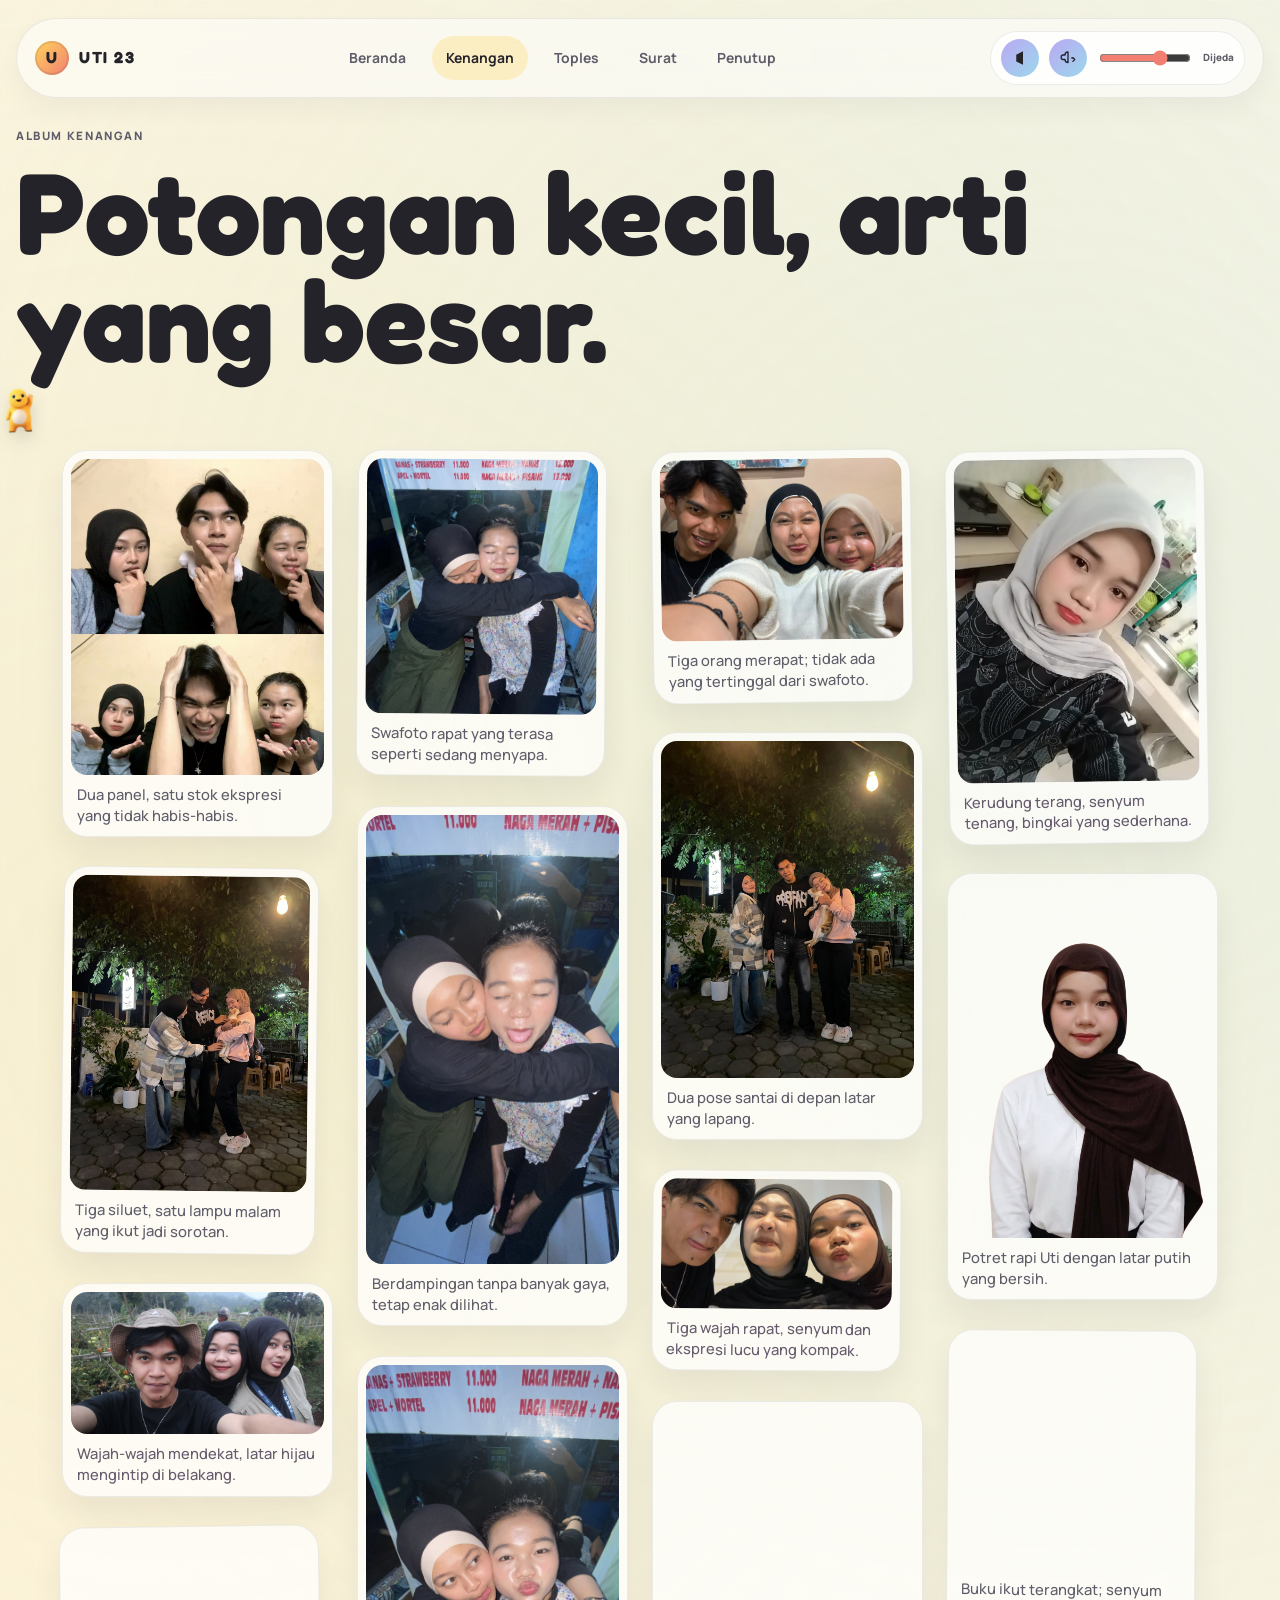
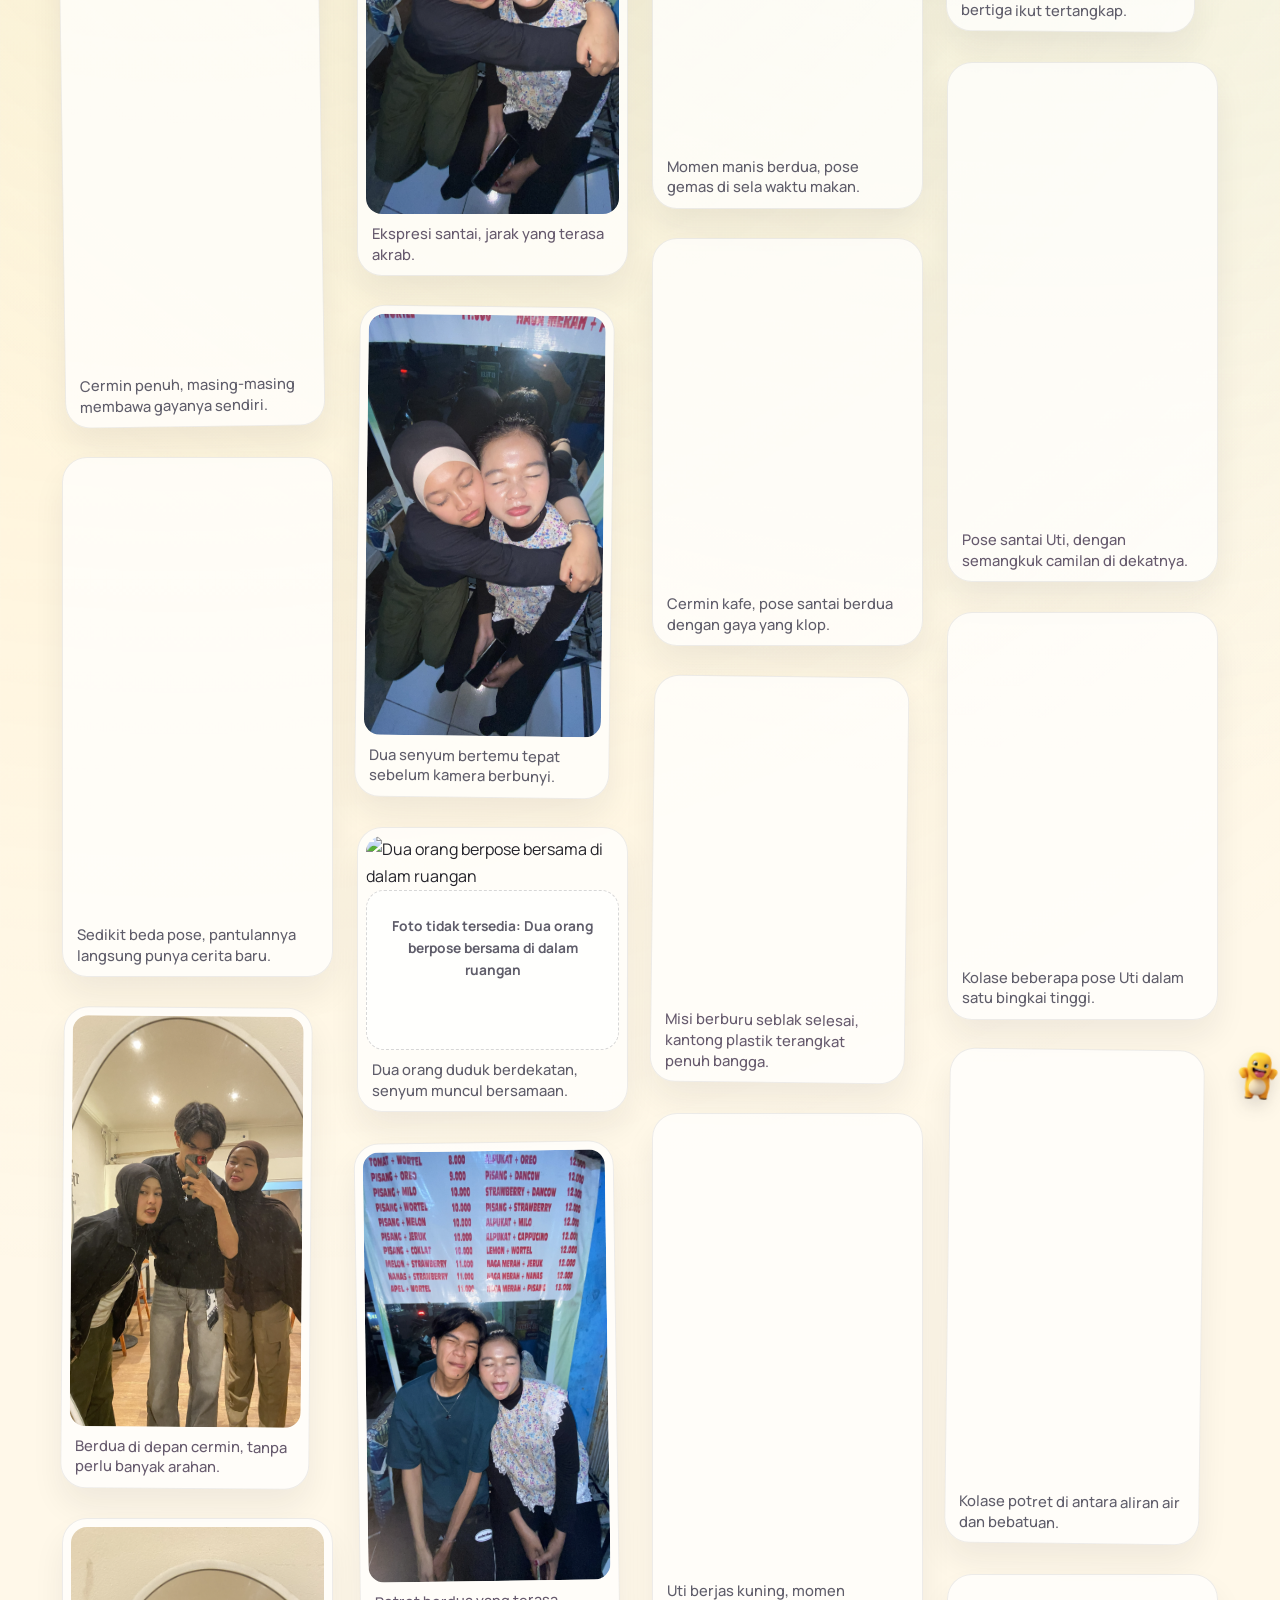
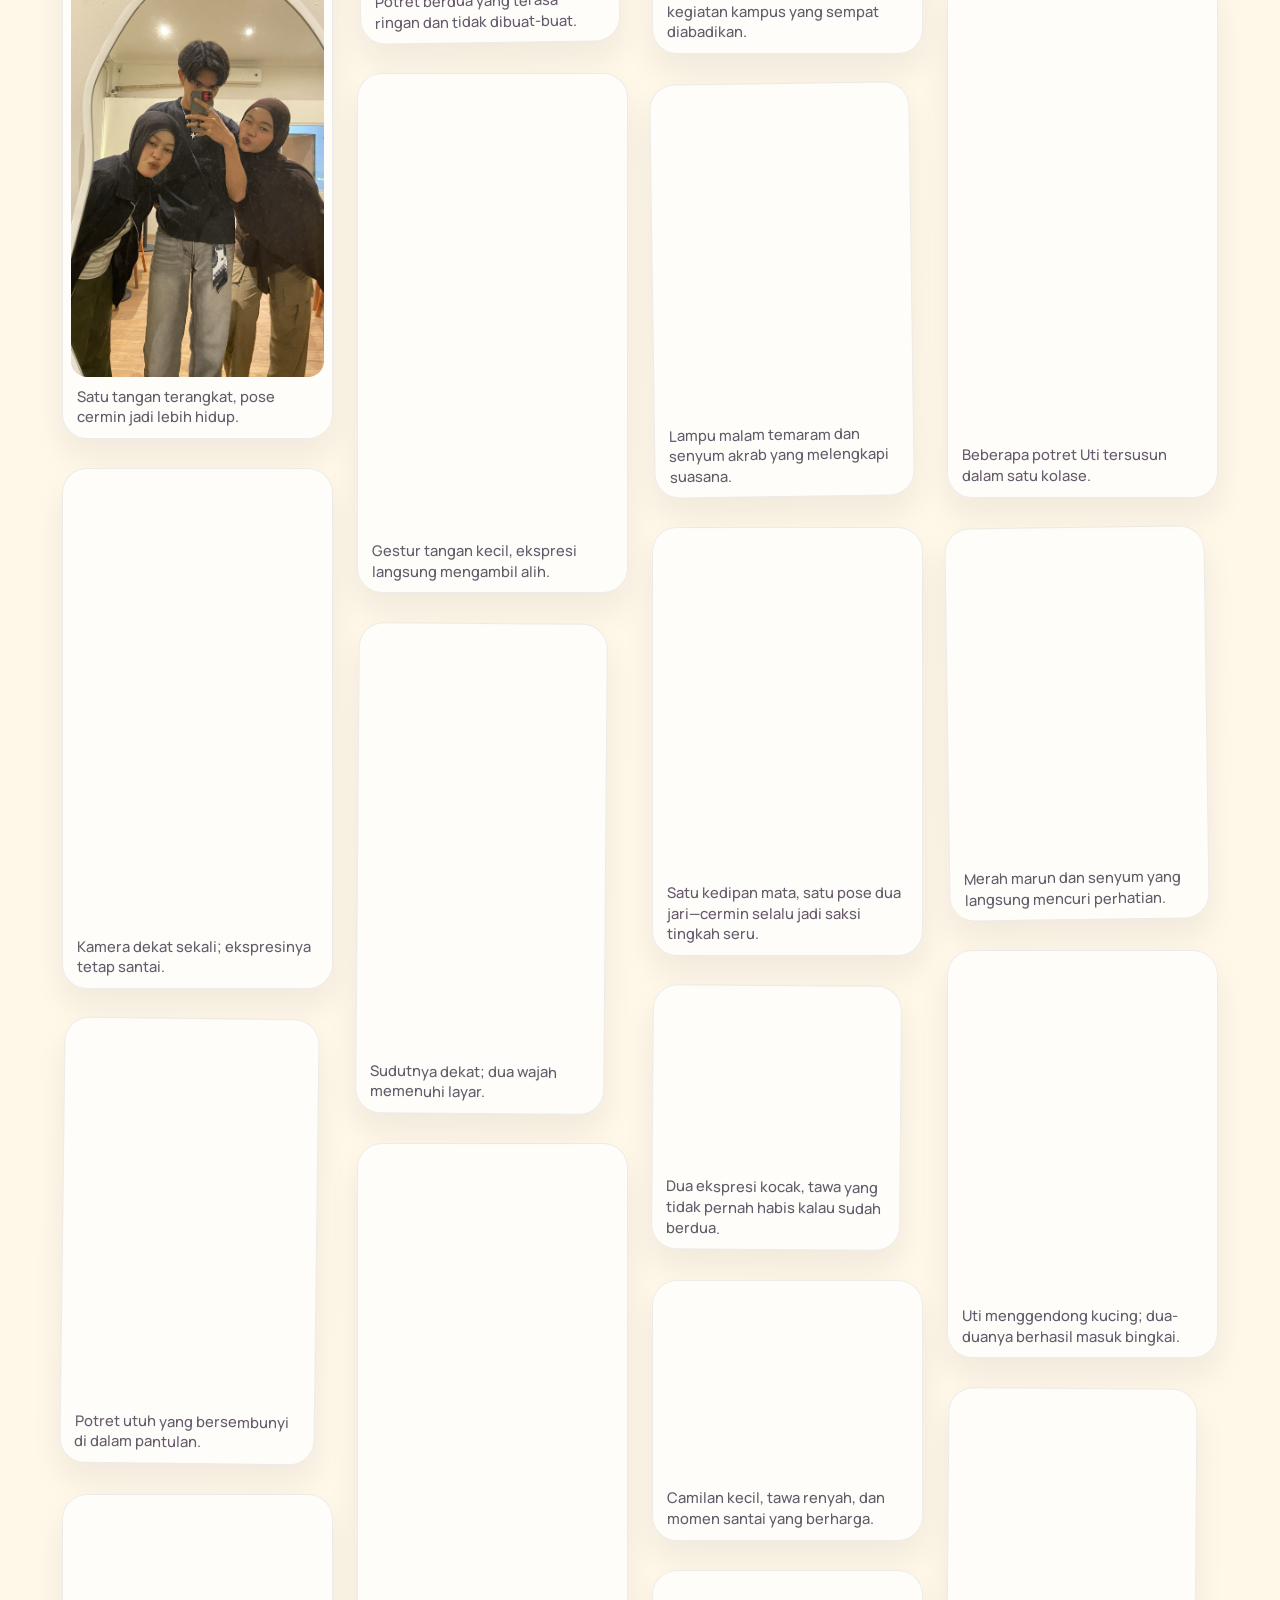
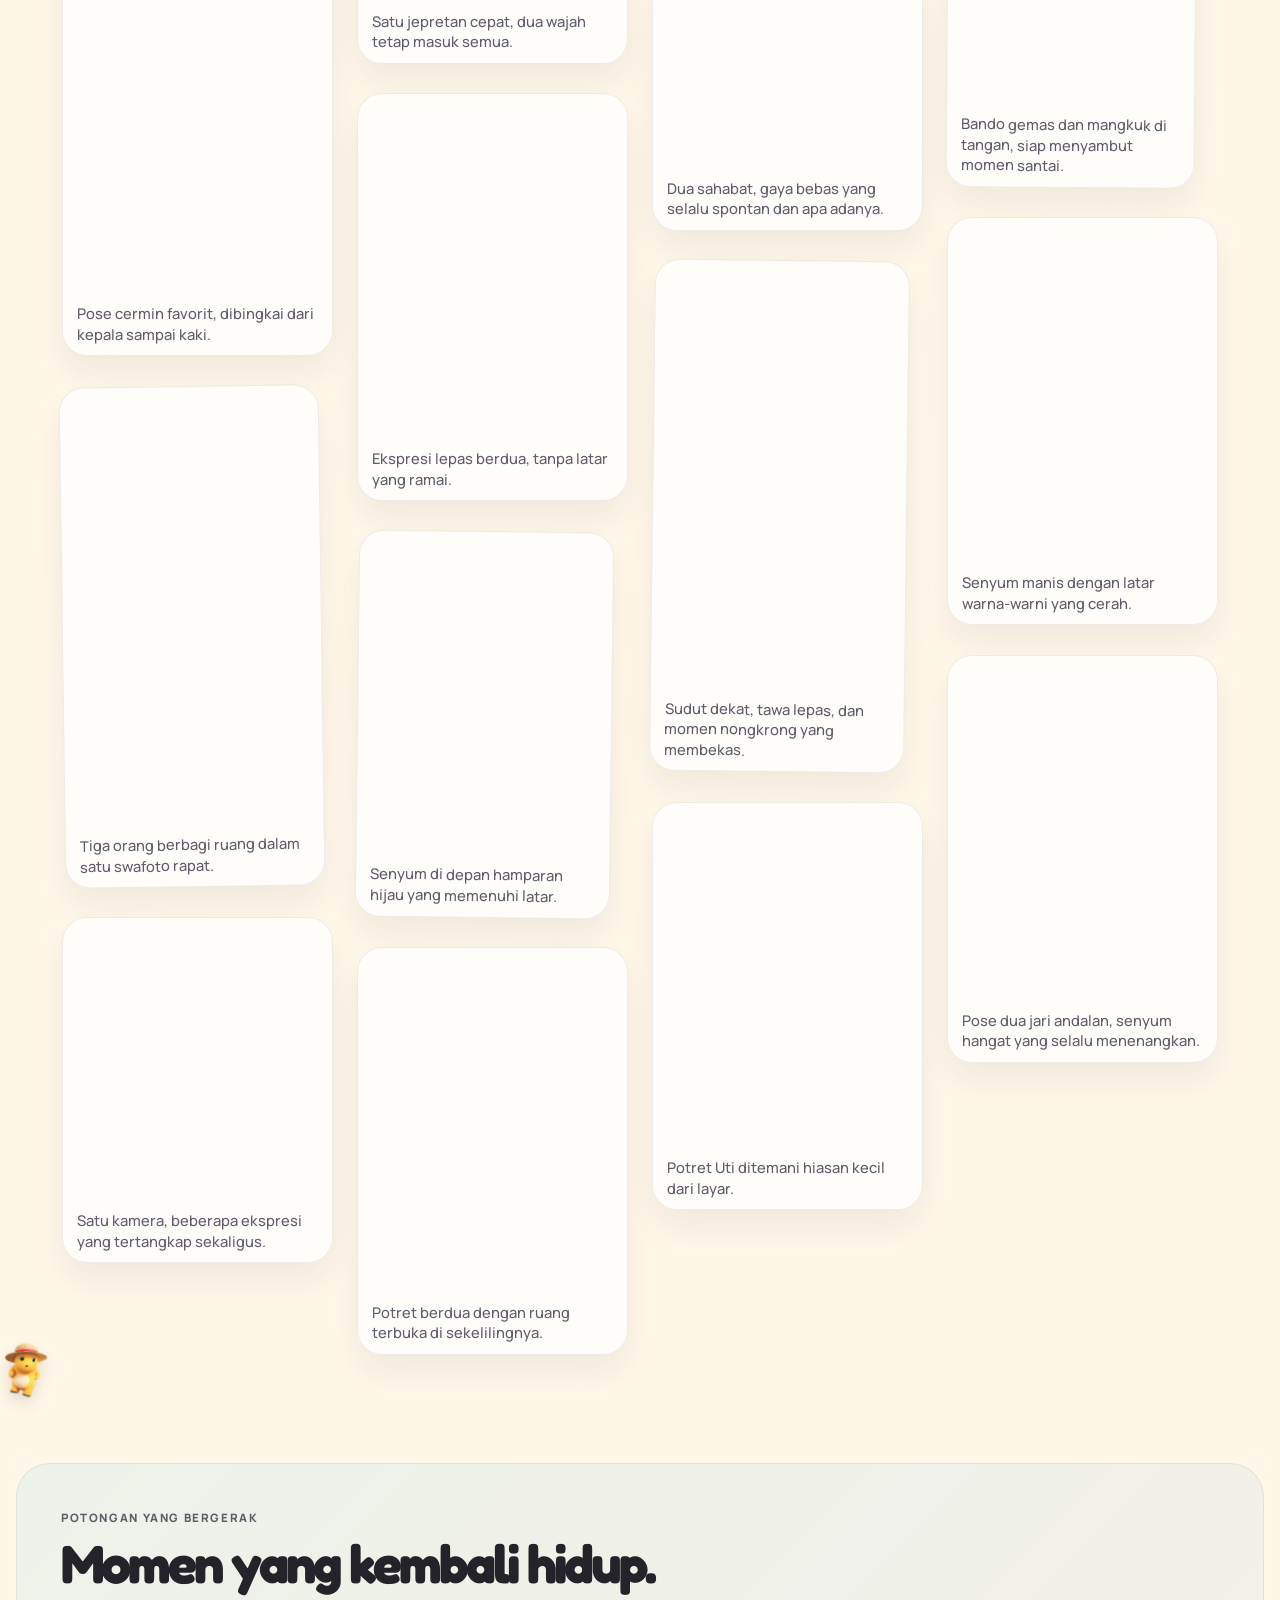
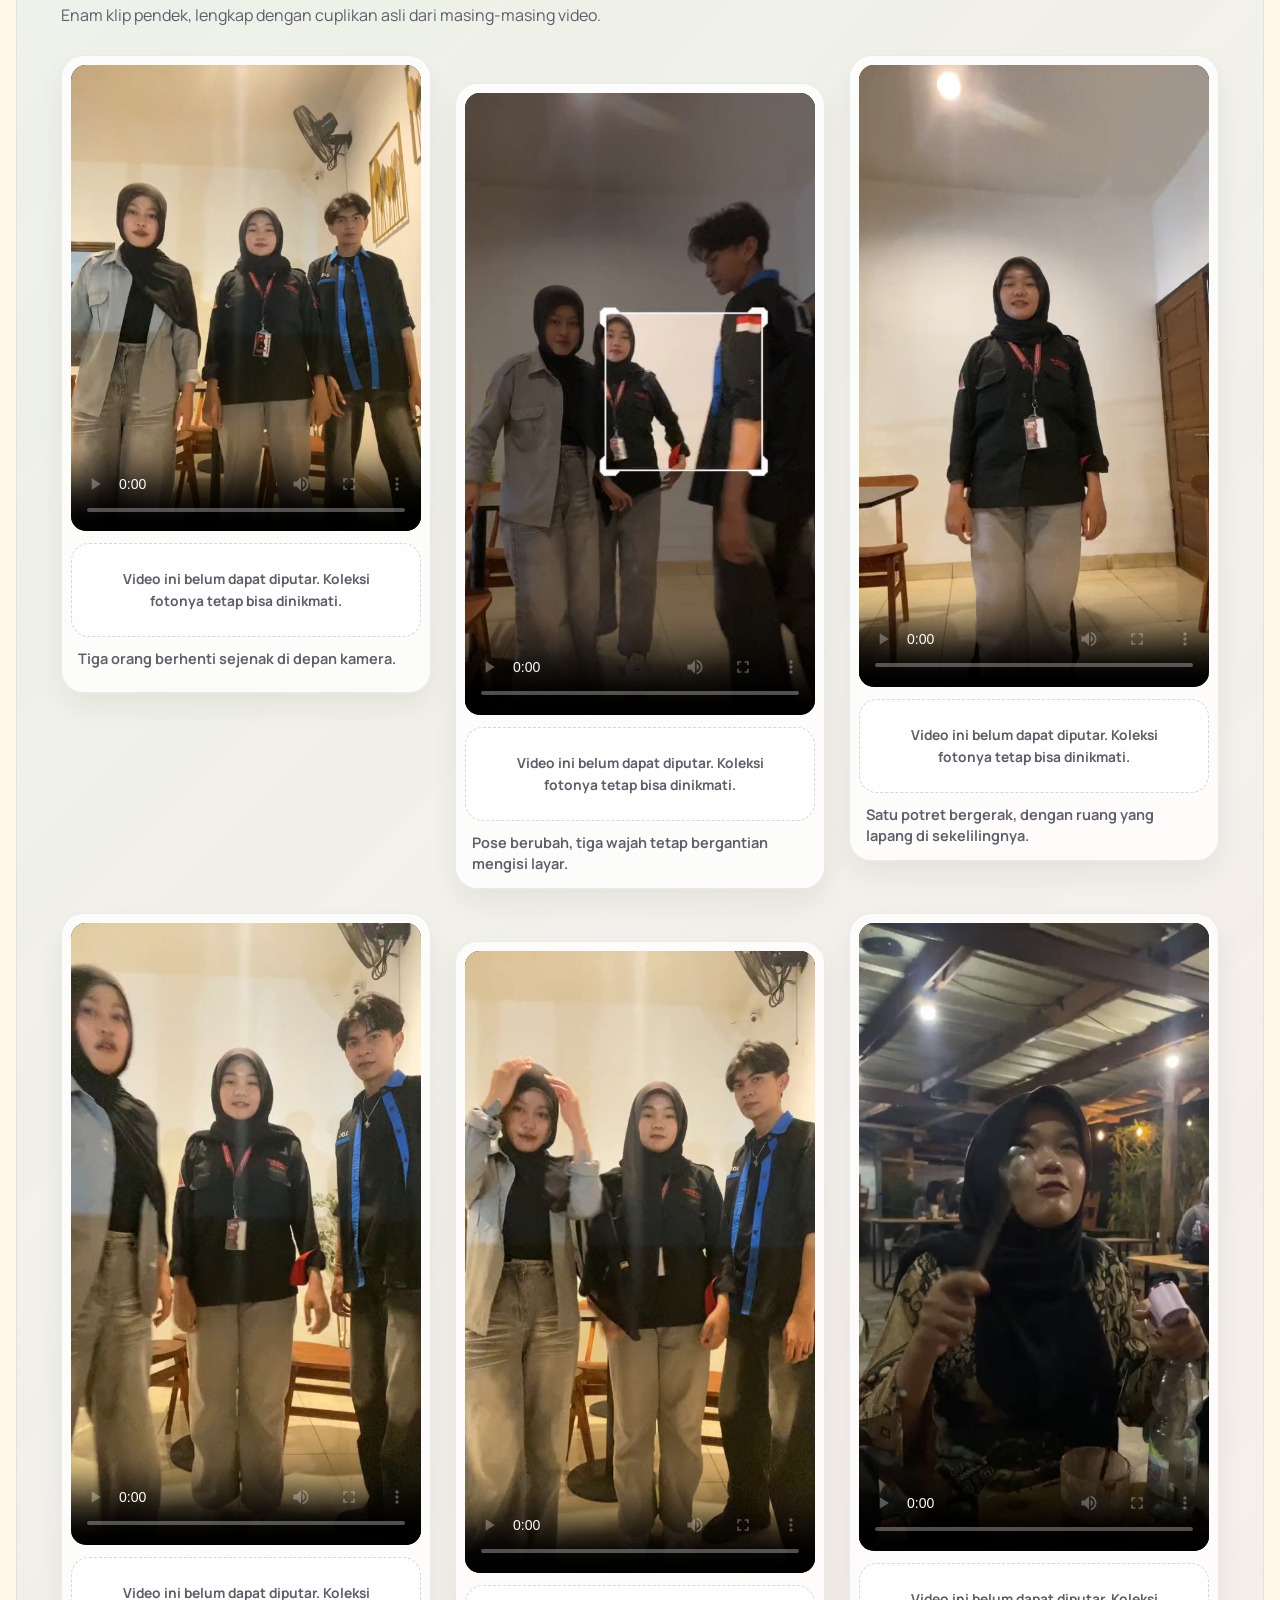
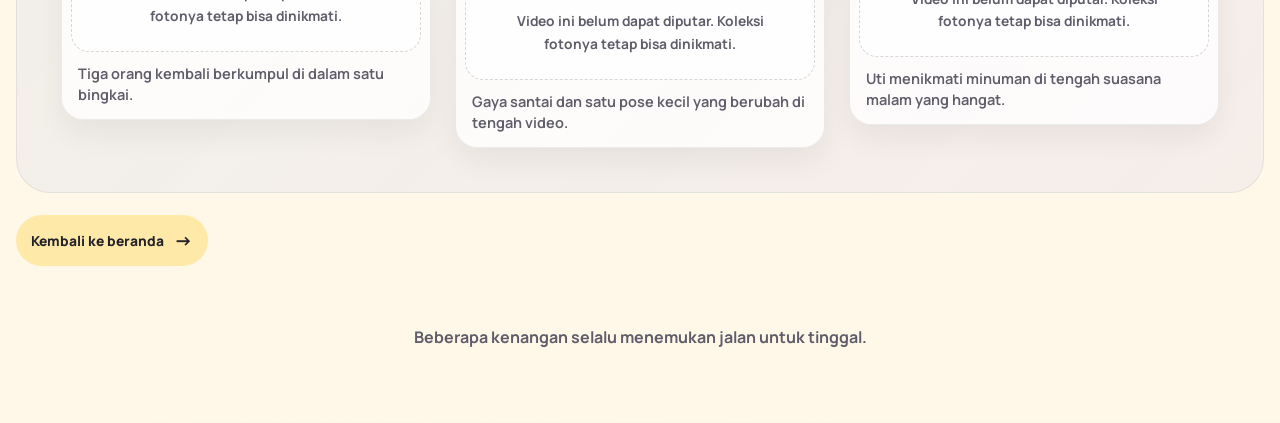
==== commit bb64650f: "feat: tambahkan foto baru ke album kenangan (Foto Rere & Uti, Foto Uti, dan Foto kenangan kita)" ====
--- a/memories.html
+++ b/memories.html
@@ -167,6 +167,50 @@
           <figcaption>Dua pose santai di depan latar yang lapang.</figcaption>
         </figure>
         <figure class="memory-card">
+          <img src="./src/img/Foto kenangan kita/WhatsApp Image 2026-10-11 at 09.01.59.jpeg" alt="Swafoto ceria bertiga dengan ekspresi jenaka menghadap kamera" loading="lazy" decoding="async" />
+          <figcaption>Tiga wajah rapat, senyum dan ekspresi lucu yang kompak.</figcaption>
+        </figure>
+        <figure class="memory-card">
+          <img src="./src/img/Foto Rere & Uti/WhatsApp Image 2026-10-11 at 09.02.08.jpeg" alt="Rere dan Uti berpose akrab dengan ekspresi ceria di meja makan" loading="lazy" decoding="async" />
+          <figcaption>Momen manis berdua, pose gemas di sela waktu makan.</figcaption>
+        </figure>
+        <figure class="memory-card">
+          <img src="./src/img/Foto Rere & Uti/WhatsApp Image 2026-10-11 at 09.02.10.jpeg" alt="Swafoto di depan cermin kafe menampilkan Rere dan Uti dengan busana kasual yang serasi" loading="lazy" decoding="async" />
+          <figcaption>Cermin kafe, pose santai berdua dengan gaya yang klop.</figcaption>
+        </figure>
+        <figure class="memory-card">
+          <img src="./src/img/Foto Rere & Uti/WhatsApp Image 2026-10-11 at 09.10.38 (1).jpeg" alt="Rere dan Uti berpose gembira memegang bungkusan makanan seblak" loading="lazy" decoding="async" />
+          <figcaption>Misi berburu seblak selesai, kantong plastik terangkat penuh bangga.</figcaption>
+        </figure>
+        <figure class="memory-card">
+          <img src="./src/img/Foto Rere & Uti/WhatsApp Image 2026-10-11 at 09.10.38.jpeg" alt="Swafoto santai memperlihatkan Uti berjas almamater kuning di ruangan" loading="lazy" decoding="async" />
+          <figcaption>Uti berjas kuning, momen kegiatan kampus yang sempat diabadikan.</figcaption>
+        </figure>
+        <figure class="memory-card">
+          <img src="./src/img/Foto Rere & Uti/WhatsApp Image 2026-10-11 at 09.10.39 (1).jpeg" alt="Rere dan Uti berswafoto di luar ruangan di bawah lampu malam yang hangat" loading="lazy" decoding="async" />
+          <figcaption>Lampu malam temaram dan senyum akrab yang melengkapi suasana.</figcaption>
+        </figure>
+        <figure class="memory-card">
+          <img src="./src/img/Foto Rere & Uti/WhatsApp Image 2026-10-11 at 09.10.42 (1).jpeg" alt="Swafoto di depan cermin, Rere berpose dua jari dan Uti mengedipkan mata jenaka" loading="lazy" decoding="async" />
+          <figcaption>Satu kedipan mata, satu pose dua jari—cermin selalu jadi saksi tingkah seru.</figcaption>
+        </figure>
+        <figure class="memory-card">
+          <img src="./src/img/Foto Rere & Uti/WhatsApp Image 2026-10-11 at 09.10.42.jpeg" alt="Swafoto dekat Rere dan Uti dengan ekspresi kocak dan menggemaskan" loading="lazy" decoding="async" />
+          <figcaption>Dua ekspresi kocak, tawa yang tidak pernah habis kalau sudah berdua.</figcaption>
+        </figure>
+        <figure class="memory-card">
+          <img src="./src/img/Foto Rere & Uti/WhatsApp Image 2026-10-11 at 09.10.43 (1).jpeg" alt="Swafoto santai Rere dan Uti sedang menikmati camilan" loading="lazy" decoding="async" />
+          <figcaption>Camilan kecil, tawa renyah, dan momen santai yang berharga.</figcaption>
+        </figure>
+        <figure class="memory-card">
+          <img src="./src/img/Foto Rere & Uti/WhatsApp Image 2026-10-11 at 09.10.43.jpeg" alt="Swafoto ceria berdua dengan ekspresi lucu di meja" loading="lazy" decoding="async" />
+          <figcaption>Dua sahabat, gaya bebas yang selalu spontan dan apa adanya.</figcaption>
+        </figure>
+        <figure class="memory-card">
+          <img src="./src/img/Foto Rere & Uti/WhatsApp Image 2026-10-11 at 09.10.45.jpeg" alt="Swafoto ceria berdua di kafe dengan pose dua jari dan ekspresi lucu" loading="lazy" decoding="async" />
+          <figcaption>Sudut dekat, tawa lepas, dan momen nongkrong yang membekas.</figcaption>
+        </figure>
+        <figure class="memory-card">
           <img src="./src/img/Foto Uti/00000046-PHOTO-2026-09-14-14-17-27.jpg" alt="Potret Uti dengan efek dekoratif pada layar" loading="lazy" decoding="async" />
           <figcaption>Potret Uti ditemani hiasan kecil dari layar.</figcaption>
         </figure>
@@ -205,6 +249,18 @@
         <figure class="memory-card">
           <img src="./src/img/Foto Uti/WhatsApp Image 2026-09-13 at 00.37.35 (1).jpeg" alt="Uti berpose sambil menggendong seekor kucing" loading="lazy" decoding="async" />
           <figcaption>Uti menggendong kucing; dua-duanya berhasil masuk bingkai.</figcaption>
+        </figure>
+        <figure class="memory-card">
+          <img src="./src/img/Foto Uti/WhatsApp Image 2026-10-11 at 09.10.39.jpeg" alt="Uti tersenyum ceria mengenakan bando sambil memegang wadah" loading="lazy" decoding="async" />
+          <figcaption>Bando gemas dan mangkuk di tangan, siap menyambut momen santai.</figcaption>
+        </figure>
+        <figure class="memory-card">
+          <img src="./src/img/Foto Uti/WhatsApp Image 2026-10-11 at 09.10.41.jpeg" alt="Potret Uti tersenyum anggun berbusana merah muda di dekat pintu warna-warni" loading="lazy" decoding="async" />
+          <figcaption>Senyum manis dengan latar warna-warni yang cerah.</figcaption>
+        </figure>
+        <figure class="memory-card">
+          <img src="./src/img/Foto Uti/WhatsApp Image 2026-10-11 at 09.10.44.jpeg" alt="Potret Uti tersenyum ramah membuat pose dua jari" loading="lazy" decoding="async" />
+          <figcaption>Pose dua jari andalan, senyum hangat yang selalu menenangkan.</figcaption>
         </figure>
         </section>
         <div class="sticker-layer memories-stickers" aria-hidden="true">
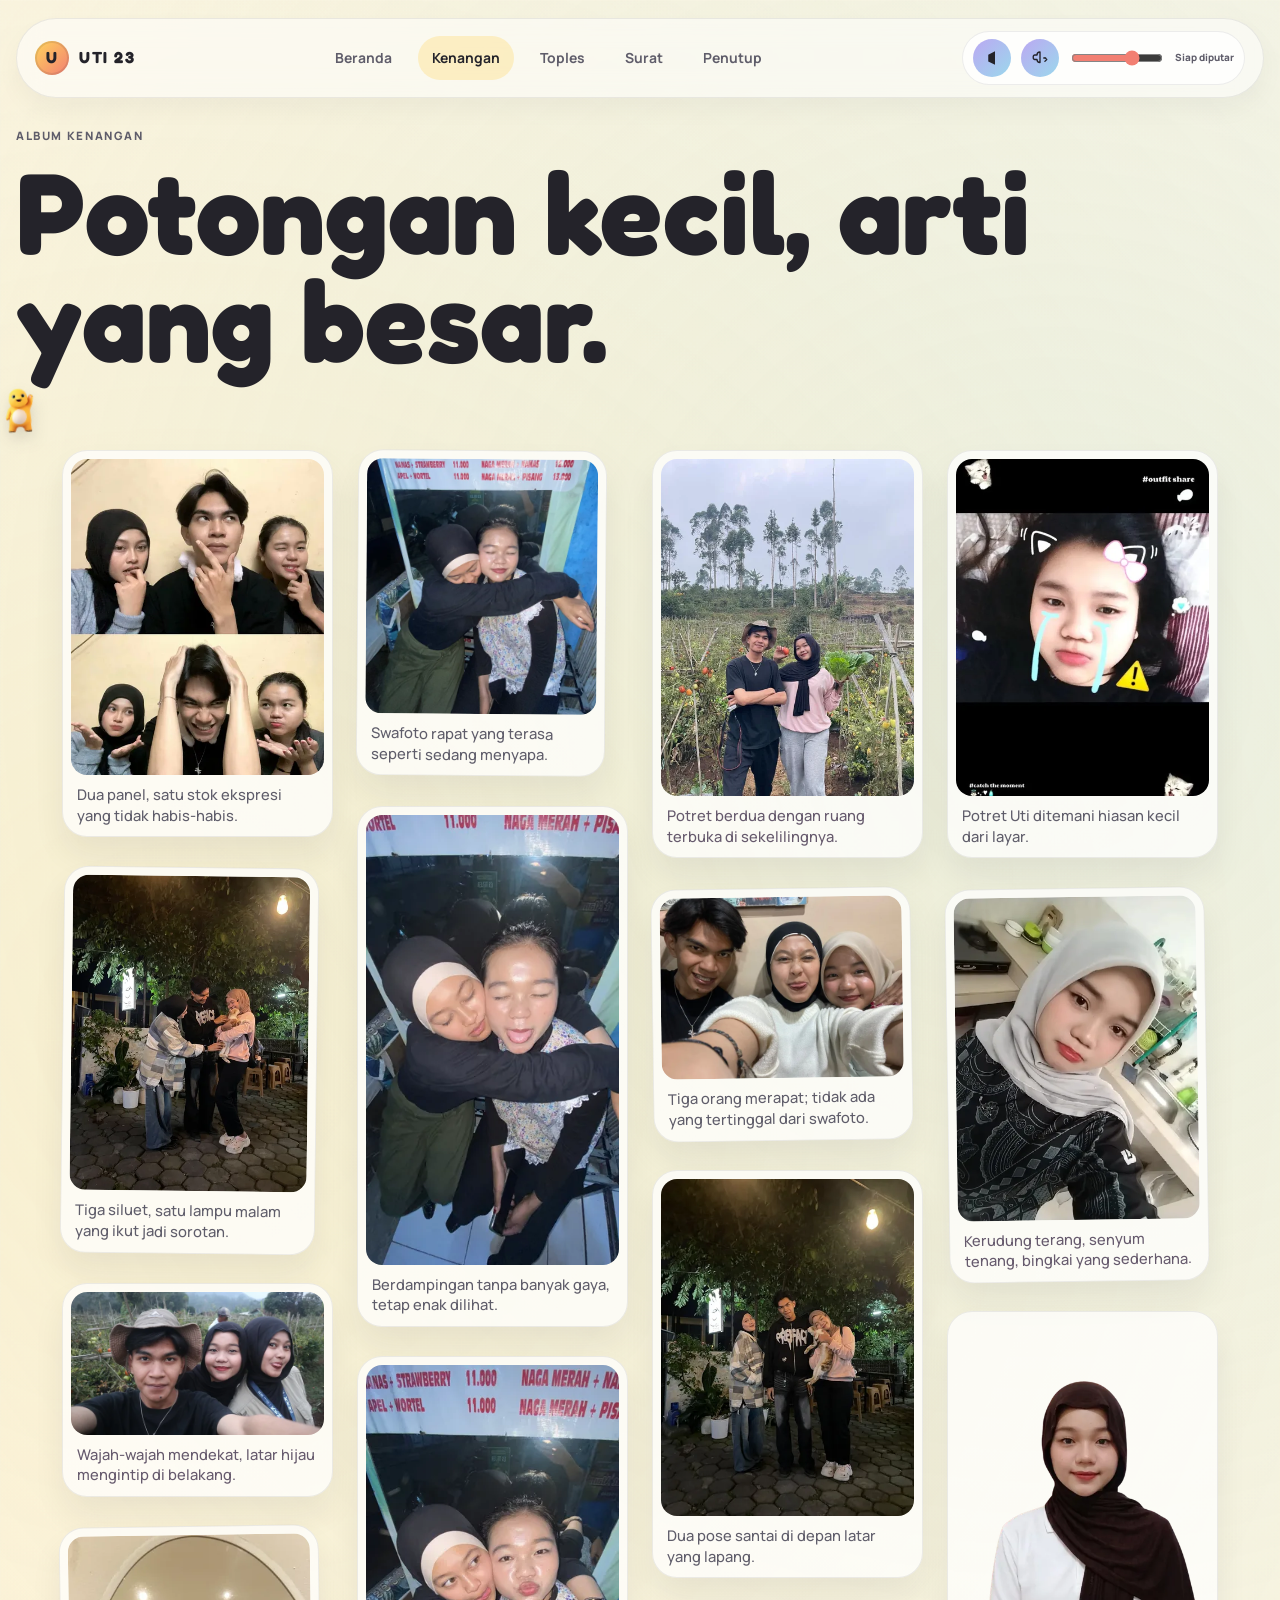
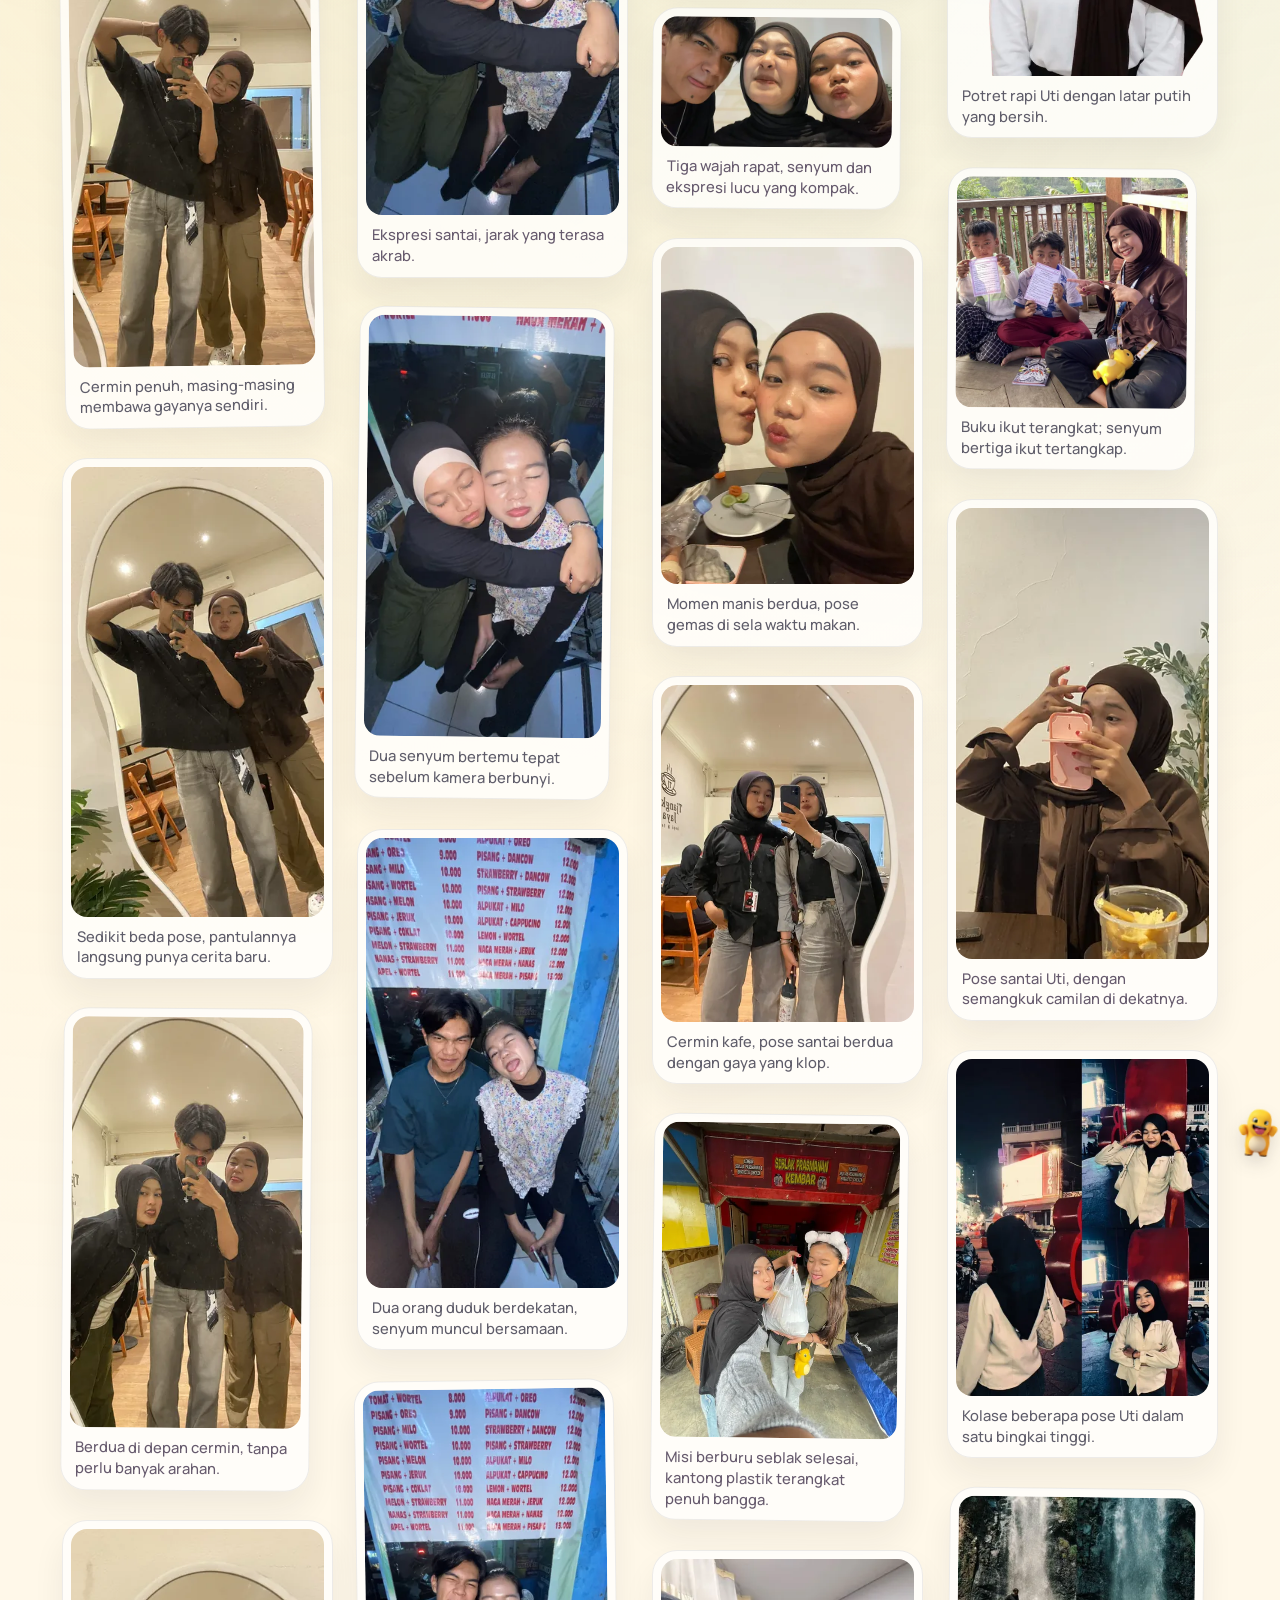
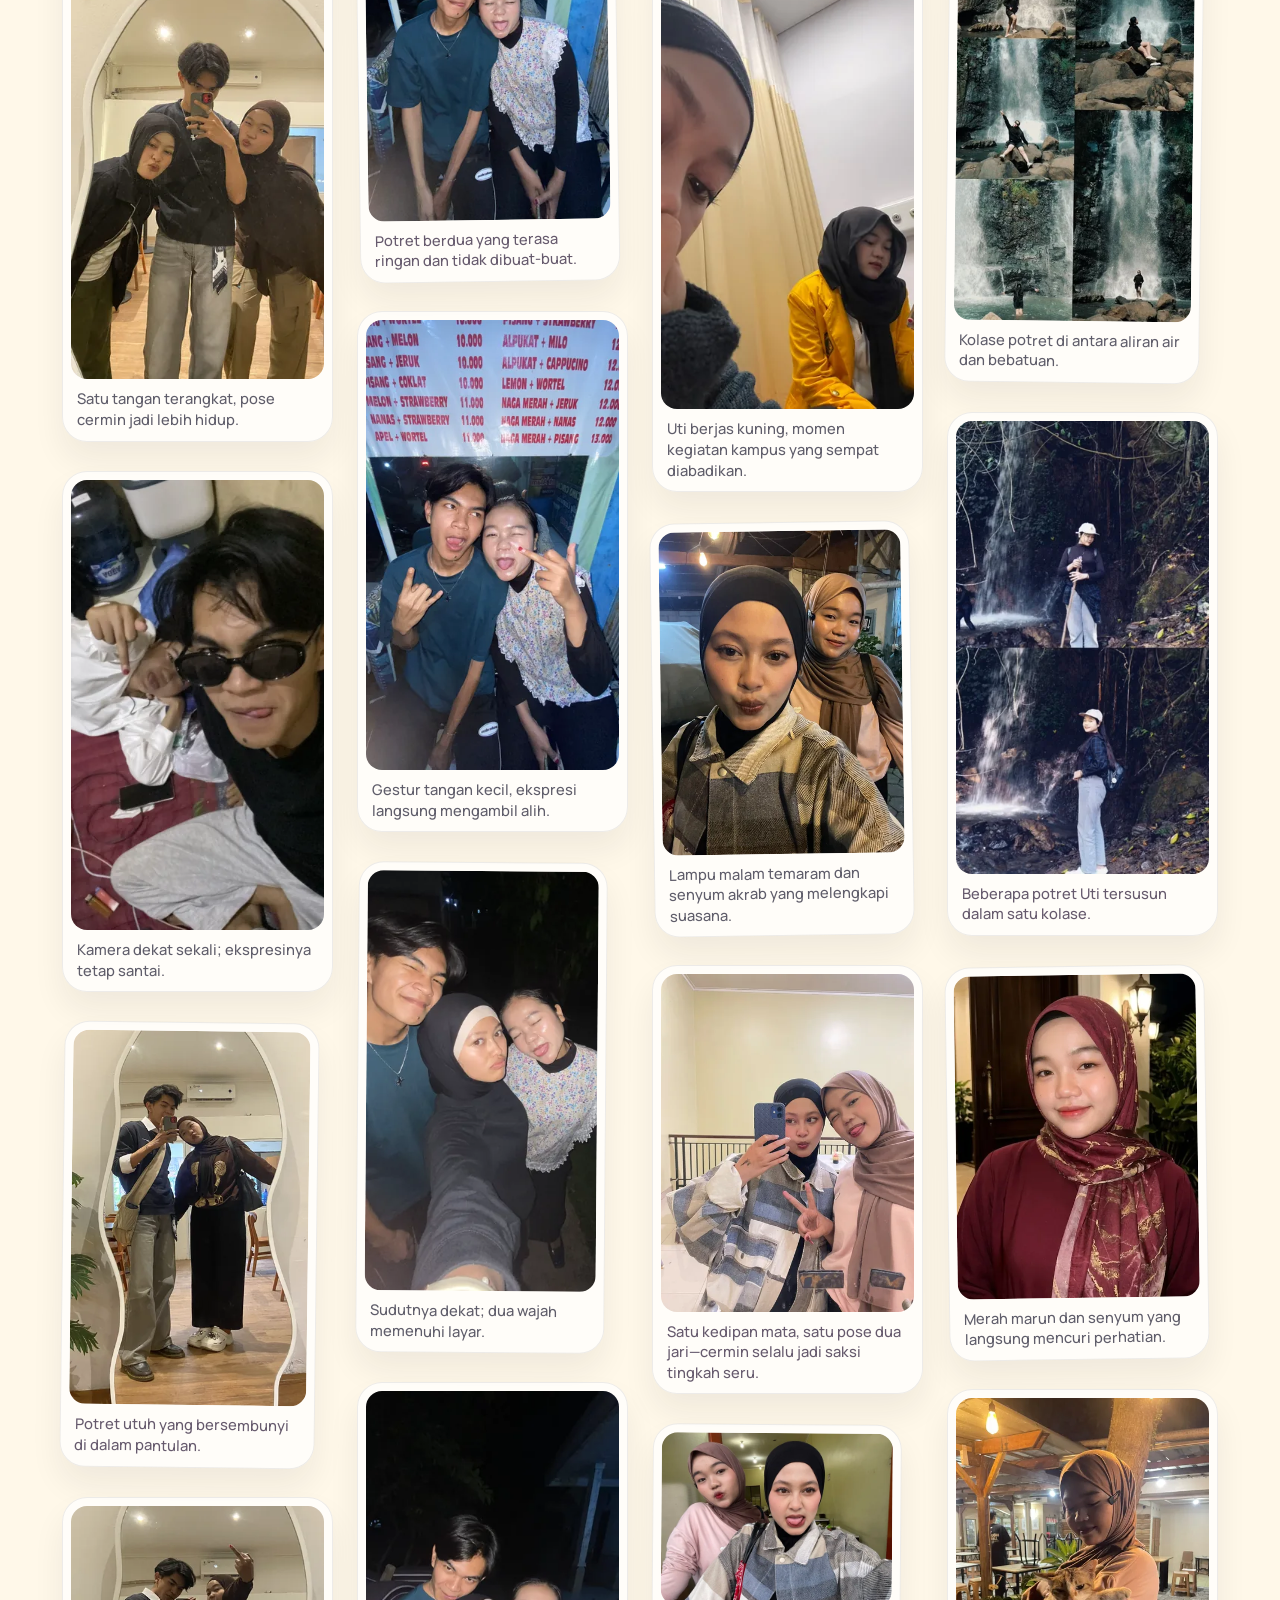
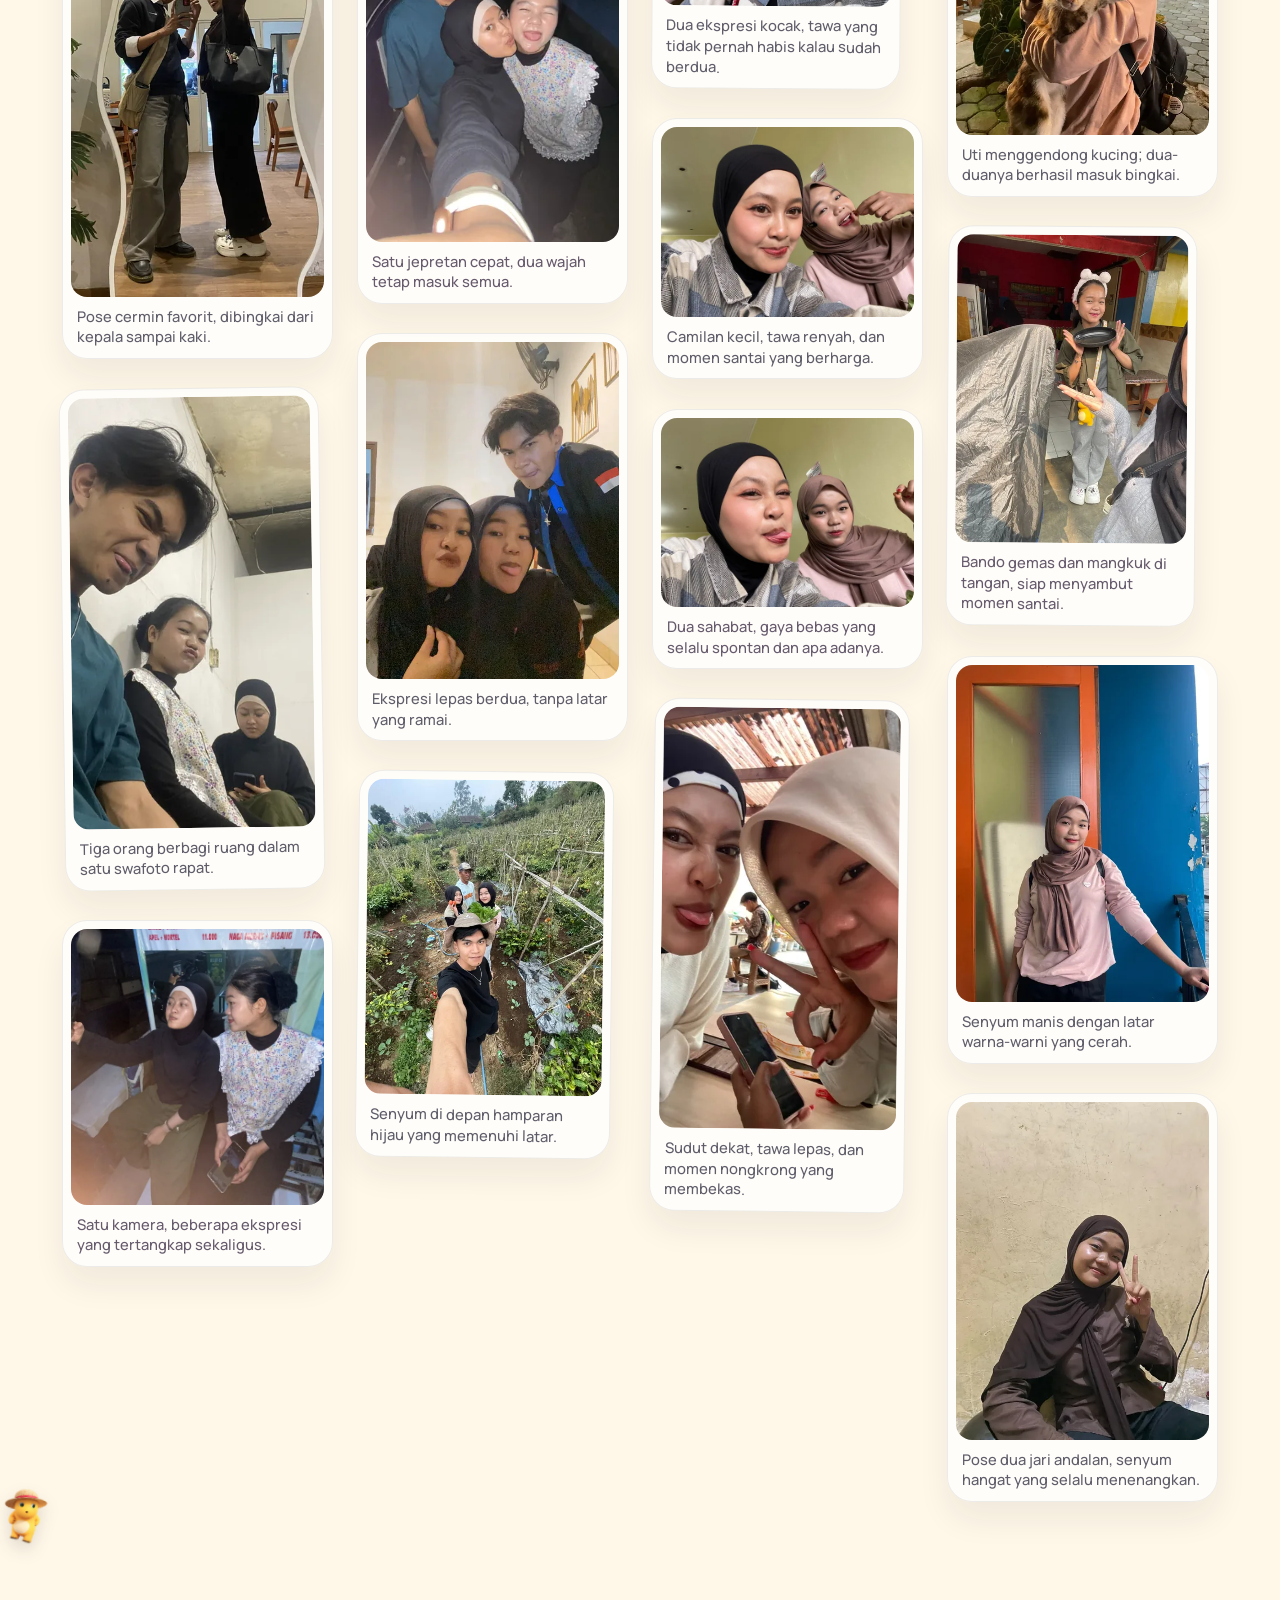
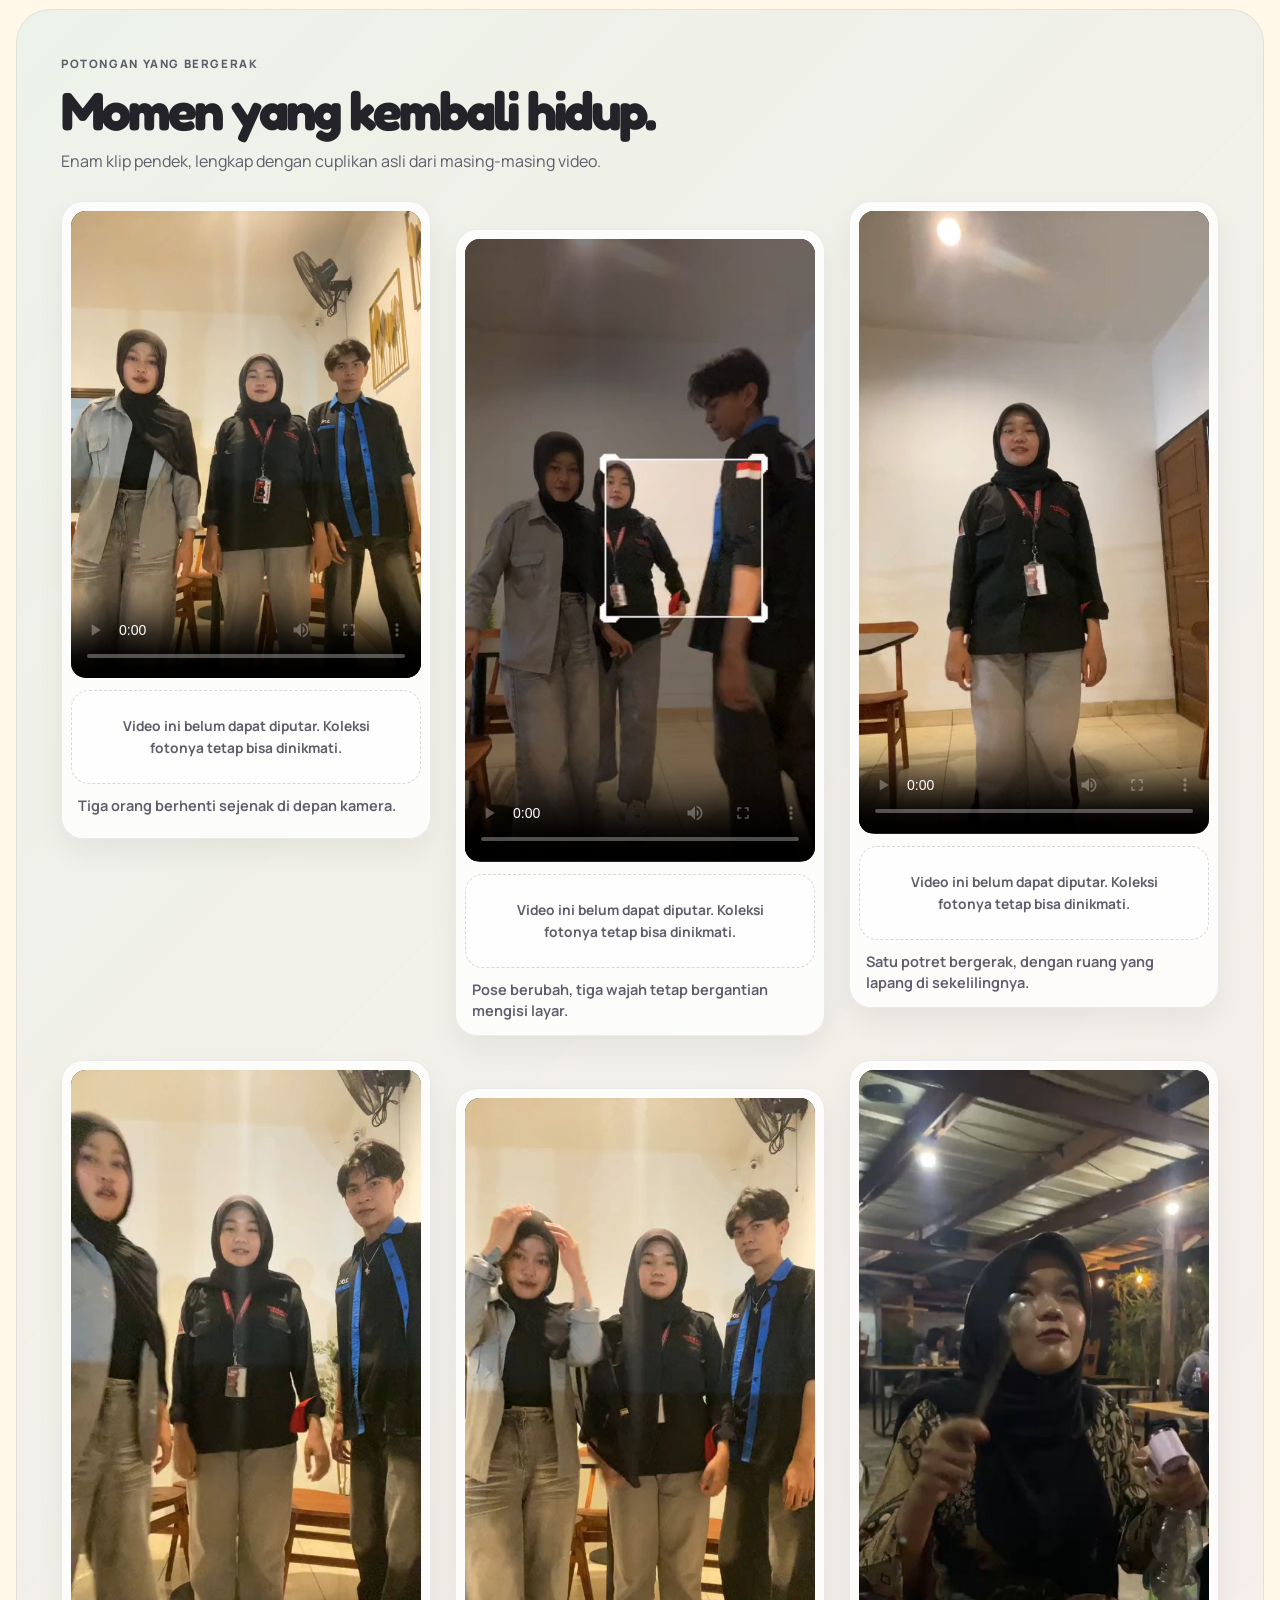
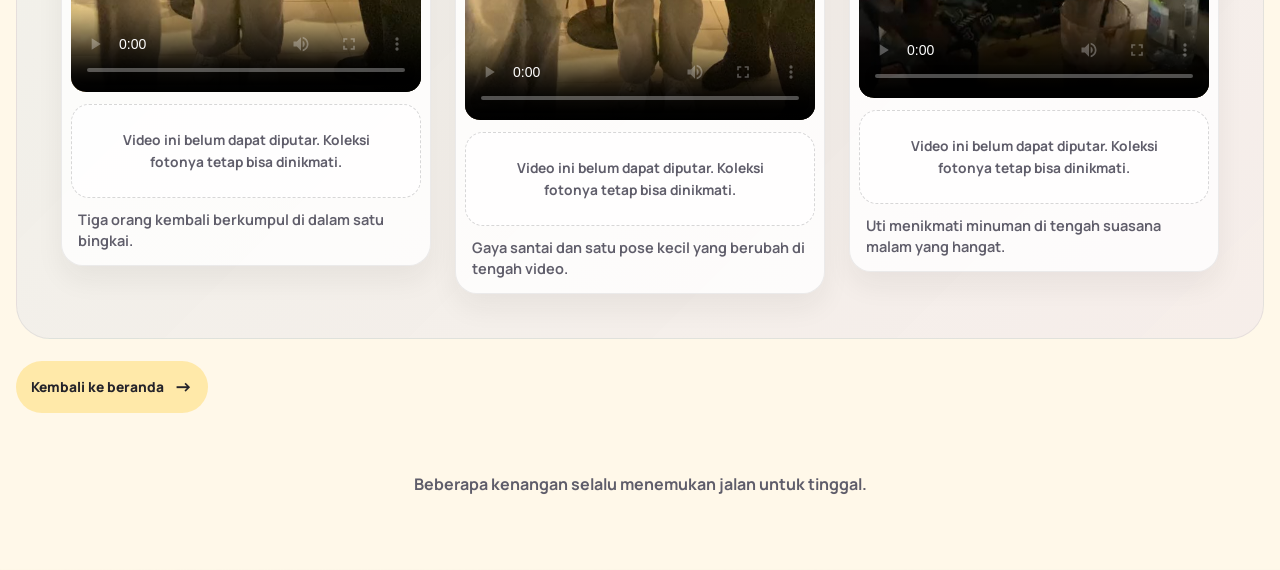
==== commit 8cf5f1f3: "feat: musik aktif secara default, sistem thumbnail fisik, dan swipeable lightbox Instagram-style" ====
--- a/memories.html
+++ b/memories.html
@@ -62,204 +62,204 @@
 
       <div class="memories-stage">
         <section class="memory-gallery" aria-label="Kumpulan foto kenangan">
-        <figure class="memory-card">
-          <img src="./src/img/Foto kenangan kita/Artboard1.png" alt="Kolase dua foto tiga orang membuat ekspresi jenaka" loading="lazy" decoding="async" />
+        <figure class="memory-card" data-lightbox data-full-src="./src/img/Foto kenangan kita/Artboard1.png">
+          <img src="./src/img/thumbnails/Foto kenangan kita/Artboard1.webp" alt="Kolase dua foto tiga orang membuat ekspresi jenaka" loading="lazy" decoding="async" />
           <figcaption>Dua panel, satu stok ekspresi yang tidak habis-habis.</figcaption>
         </figure>
-        <figure class="memory-card">
-          <img src="./src/img/Foto kenangan kita/Gemini_Generated_Image_vk4bv0vk4bv0vk4b.jpg" alt="Tiga orang berpose di luar ruangan pada malam hari" loading="lazy" decoding="async" />
+        <figure class="memory-card" data-lightbox data-full-src="./src/img/Foto kenangan kita/Gemini_Generated_Image_vk4bv0vk4bv0vk4b.jpg">
+          <img src="./src/img/thumbnails/Foto kenangan kita/Gemini_Generated_Image_vk4bv0vk4bv0vk4b.webp" alt="Tiga orang berpose di luar ruangan pada malam hari" loading="lazy" decoding="async" />
           <figcaption>Tiga siluet, satu lampu malam yang ikut jadi sorotan.</figcaption>
         </figure>
-        <figure class="memory-card">
-          <img src="./src/img/Foto kenangan kita/IMG_4495.JPG" alt="Swafoto tiga orang di luar ruangan" loading="lazy" decoding="async" />
+        <figure class="memory-card" data-lightbox data-full-src="./src/img/Foto kenangan kita/IMG_4495.JPG">
+          <img src="./src/img/thumbnails/Foto kenangan kita/IMG_4495.webp" alt="Swafoto tiga orang di luar ruangan" loading="lazy" decoding="async" />
           <figcaption>Wajah-wajah mendekat, latar hijau mengintip di belakang.</figcaption>
         </figure>
-        <figure class="memory-card">
-          <img src="./src/img/Foto kenangan kita/IMG_5019.png" alt="Dua orang berpose di depan cermin" loading="lazy" decoding="async" />
+        <figure class="memory-card" data-lightbox data-full-src="./src/img/Foto kenangan kita/IMG_5019.png">
+          <img src="./src/img/thumbnails/Foto kenangan kita/IMG_5019.webp" alt="Dua orang berpose di depan cermin" loading="lazy" decoding="async" />
           <figcaption>Cermin penuh, masing-masing membawa gayanya sendiri.</figcaption>
         </figure>
-        <figure class="memory-card">
-          <img src="./src/img/Foto kenangan kita/IMG_5020.png" alt="Dua orang berfoto di cermin dengan pose santai" loading="lazy" decoding="async" />
+        <figure class="memory-card" data-lightbox data-full-src="./src/img/Foto kenangan kita/IMG_5020.png">
+          <img src="./src/img/thumbnails/Foto kenangan kita/IMG_5020.webp" alt="Dua orang berfoto di cermin dengan pose santai" loading="lazy" decoding="async" />
           <figcaption>Sedikit beda pose, pantulannya langsung punya cerita baru.</figcaption>
         </figure>
-        <figure class="memory-card">
-          <img src="./src/img/Foto kenangan kita/IMG_5021.png" alt="Dua orang berpose bersama di depan cermin" loading="lazy" decoding="async" />
+        <figure class="memory-card" data-lightbox data-full-src="./src/img/Foto kenangan kita/IMG_5021.png">
+          <img src="./src/img/thumbnails/Foto kenangan kita/IMG_5021.webp" alt="Dua orang berpose bersama di depan cermin" loading="lazy" decoding="async" />
           <figcaption>Berdua di depan cermin, tanpa perlu banyak arahan.</figcaption>
         </figure>
-        <figure class="memory-card">
-          <img src="./src/img/Foto kenangan kita/IMG_5022.png" alt="Swafoto di cermin dengan satu tangan terangkat" loading="lazy" decoding="async" />
+        <figure class="memory-card" data-lightbox data-full-src="./src/img/Foto kenangan kita/IMG_5022.png">
+          <img src="./src/img/thumbnails/Foto kenangan kita/IMG_5022.webp" alt="Swafoto di cermin dengan satu tangan terangkat" loading="lazy" decoding="async" />
           <figcaption>Satu tangan terangkat, pose cermin jadi lebih hidup.</figcaption>
         </figure>
-        <figure class="memory-card">
-          <img src="./src/img/Foto kenangan kita/IMG_5046.png" alt="Swafoto dekat dua orang dengan ekspresi santai" loading="lazy" decoding="async" />
+        <figure class="memory-card" data-lightbox data-full-src="./src/img/Foto kenangan kita/IMG_5046.png">
+          <img src="./src/img/thumbnails/Foto kenangan kita/IMG_5046.webp" alt="Swafoto dekat dua orang dengan ekspresi santai" loading="lazy" decoding="async" />
           <figcaption>Kamera dekat sekali; ekspresinya tetap santai.</figcaption>
         </figure>
-        <figure class="memory-card">
-          <img src="./src/img/Foto kenangan kita/IMG_5097.png" alt="Potret penuh dua orang di depan cermin" loading="lazy" decoding="async" />
+        <figure class="memory-card" data-lightbox data-full-src="./src/img/Foto kenangan kita/IMG_5097.png">
+          <img src="./src/img/thumbnails/Foto kenangan kita/IMG_5097.webp" alt="Potret penuh dua orang di depan cermin" loading="lazy" decoding="async" />
           <figcaption>Potret utuh yang bersembunyi di dalam pantulan.</figcaption>
         </figure>
-        <figure class="memory-card">
-          <img src="./src/img/Foto kenangan kita/IMG_5102.png" alt="Potret berdua di depan cermin" loading="lazy" decoding="async" />
+        <figure class="memory-card" data-lightbox data-full-src="./src/img/Foto kenangan kita/IMG_5102.png">
+          <img src="./src/img/thumbnails/Foto kenangan kita/IMG_5102.webp" alt="Potret berdua di depan cermin" loading="lazy" decoding="async" />
           <figcaption>Pose cermin favorit, dibingkai dari kepala sampai kaki.</figcaption>
         </figure>
-        <figure class="memory-card">
-          <img src="./src/img/Foto kenangan kita/IMG_5179.png" alt="Tiga orang muncul dalam satu swafoto" loading="lazy" decoding="async" />
+        <figure class="memory-card" data-lightbox data-full-src="./src/img/Foto kenangan kita/IMG_5179.png">
+          <img src="./src/img/thumbnails/Foto kenangan kita/IMG_5179.webp" alt="Tiga orang muncul dalam satu swafoto" loading="lazy" decoding="async" />
           <figcaption>Tiga orang berbagi ruang dalam satu swafoto rapat.</figcaption>
         </figure>
-        <figure class="memory-card">
-          <img src="./src/img/Foto kenangan kita/IMG_5183.png" alt="Dua orang berpose bersama dengan ekspresi ceria" loading="lazy" decoding="async" />
+        <figure class="memory-card" data-lightbox data-full-src="./src/img/Foto kenangan kita/IMG_5183.png">
+          <img src="./src/img/thumbnails/Foto kenangan kita/IMG_5183.webp" alt="Dua orang berpose bersama dengan ekspresi ceria" loading="lazy" decoding="async" />
           <figcaption>Satu kamera, beberapa ekspresi yang tertangkap sekaligus.</figcaption>
         </figure>
-        <figure class="memory-card">
-          <img src="./src/img/Foto kenangan kita/IMG_5184.png" alt="Dua orang berdekatan dalam swafoto" loading="lazy" decoding="async" />
+        <figure class="memory-card" data-lightbox data-full-src="./src/img/Foto kenangan kita/IMG_5184.png">
+          <img src="./src/img/thumbnails/Foto kenangan kita/IMG_5184.webp" alt="Dua orang berdekatan dalam swafoto" loading="lazy" decoding="async" />
           <figcaption>Swafoto rapat yang terasa seperti sedang menyapa.</figcaption>
         </figure>
-        <figure class="memory-card">
-          <img src="./src/img/Foto kenangan kita/IMG_5185.png" alt="Dua orang berpose berdampingan untuk swafoto" loading="lazy" decoding="async" />
+        <figure class="memory-card" data-lightbox data-full-src="./src/img/Foto kenangan kita/IMG_5185.png">
+          <img src="./src/img/thumbnails/Foto kenangan kita/IMG_5185.webp" alt="Dua orang berpose berdampingan untuk swafoto" loading="lazy" decoding="async" />
           <figcaption>Berdampingan tanpa banyak gaya, tetap enak dilihat.</figcaption>
         </figure>
-        <figure class="memory-card">
-          <img src="./src/img/Foto kenangan kita/IMG_5186.png" alt="Dua orang membuat pose santai di depan kamera" loading="lazy" decoding="async" />
+        <figure class="memory-card" data-lightbox data-full-src="./src/img/Foto kenangan kita/IMG_5186.png">
+          <img src="./src/img/thumbnails/Foto kenangan kita/IMG_5186.webp" alt="Dua orang membuat pose santai di depan kamera" loading="lazy" decoding="async" />
           <figcaption>Ekspresi santai, jarak yang terasa akrab.</figcaption>
         </figure>
-        <figure class="memory-card">
-          <img src="./src/img/Foto kenangan kita/IMG_5187.png" alt="Dua orang tersenyum bersama dalam swafoto" loading="lazy" decoding="async" />
+        <figure class="memory-card" data-lightbox data-full-src="./src/img/Foto kenangan kita/IMG_5187.png">
+          <img src="./src/img/thumbnails/Foto kenangan kita/IMG_5187.webp" alt="Dua orang tersenyum bersama dalam swafoto" loading="lazy" decoding="async" />
           <figcaption>Dua senyum bertemu tepat sebelum kamera berbunyi.</figcaption>
         </figure>
-        <figure class="memory-card">
-          <img src="./src/img/Foto kenangan kita/IMG_5190.png" alt="Dua orang berpose bersama di dalam ruangan" loading="lazy" decoding="async" />
+        <figure class="memory-card" data-lightbox data-full-src="./src/img/Foto kenangan kita/IMG_5190.png">
+          <img src="./src/img/thumbnails/Foto kenangan kita/IMG_5190.webp" alt="Dua orang berpose bersama di dalam ruangan" loading="lazy" decoding="async" />
           <figcaption>Dua orang duduk berdekatan, senyum muncul bersamaan.</figcaption>
         </figure>
-        <figure class="memory-card">
-          <img src="./src/img/Foto kenangan kita/IMG_5191.png" alt="Dua orang mengambil foto bersama di dalam ruangan" loading="lazy" decoding="async" />
+        <figure class="memory-card" data-lightbox data-full-src="./src/img/Foto kenangan kita/IMG_5191.png">
+          <img src="./src/img/thumbnails/Foto kenangan kita/IMG_5191.webp" alt="Dua orang mengambil foto bersama di dalam ruangan" loading="lazy" decoding="async" />
           <figcaption>Potret berdua yang terasa ringan dan tidak dibuat-buat.</figcaption>
         </figure>
-        <figure class="memory-card">
-          <img src="./src/img/Foto kenangan kita/IMG_5193.png" alt="Dua orang membuat gestur tangan saat berfoto" loading="lazy" decoding="async" />
+        <figure class="memory-card" data-lightbox data-full-src="./src/img/Foto kenangan kita/IMG_5193.png">
+          <img src="./src/img/thumbnails/Foto kenangan kita/IMG_5193.webp" alt="Dua orang membuat gestur tangan saat berfoto" loading="lazy" decoding="async" />
           <figcaption>Gestur tangan kecil, ekspresi langsung mengambil alih.</figcaption>
         </figure>
-        <figure class="memory-card">
-          <img src="./src/img/Foto kenangan kita/IMG_5224.png" alt="Swafoto dekat dua orang dari sudut samping" loading="lazy" decoding="async" />
+        <figure class="memory-card" data-lightbox data-full-src="./src/img/Foto kenangan kita/IMG_5224.png">
+          <img src="./src/img/thumbnails/Foto kenangan kita/IMG_5224.webp" alt="Swafoto dekat dua orang dari sudut samping" loading="lazy" decoding="async" />
           <figcaption>Sudutnya dekat; dua wajah memenuhi layar.</figcaption>
         </figure>
-        <figure class="memory-card">
-          <img src="./src/img/Foto kenangan kita/IMG_5227.png" alt="Dua orang berfoto berdekatan" loading="lazy" decoding="async" />
+        <figure class="memory-card" data-lightbox data-full-src="./src/img/Foto kenangan kita/IMG_5227.png">
+          <img src="./src/img/thumbnails/Foto kenangan kita/IMG_5227.webp" alt="Dua orang berfoto berdekatan" loading="lazy" decoding="async" />
           <figcaption>Satu jepretan cepat, dua wajah tetap masuk semua.</figcaption>
         </figure>
-        <figure class="memory-card">
-          <img src="./src/img/Foto kenangan kita/temp_image_181BC110-F1BF-41EF-928C-52F37DCF2E34png.png" alt="Dua orang berpose bersama di depan cermin" loading="lazy" decoding="async" />
+        <figure class="memory-card" data-lightbox data-full-src="./src/img/Foto kenangan kita/temp_image_181BC110-F1BF-41EF-928C-52F37DCF2E34png.png">
+          <img src="./src/img/thumbnails/Foto kenangan kita/temp_image_181BC110-F1BF-41EF-928C-52F37DCF2E34png.webp" alt="Dua orang berpose bersama di depan cermin" loading="lazy" decoding="async" />
           <figcaption>Ekspresi lepas berdua, tanpa latar yang ramai.</figcaption>
         </figure>
-        <figure class="memory-card">
-          <img src="./src/img/Foto kenangan kita/WhatsApp Image 2026-09-02 at 22.14.11.jpeg" alt="Swafoto dua orang dengan hamparan hijau di sekelilingnya" loading="lazy" decoding="async" />
+        <figure class="memory-card" data-lightbox data-full-src="./src/img/Foto kenangan kita/WhatsApp Image 2026-09-02 at 22.14.11.jpeg">
+          <img src="./src/img/thumbnails/Foto kenangan kita/WhatsApp Image 2026-09-02 at 22.14.11.webp" alt="Swafoto dua orang dengan hamparan hijau di sekelilingnya" loading="lazy" decoding="async" />
           <figcaption>Senyum di depan hamparan hijau yang memenuhi latar.</figcaption>
         </figure>
-        <figure class="memory-card">
-          <img src="./src/img/Foto kenangan kita/WhatsApp Image 2026-09-05 at 10.22.45.jpeg" alt="Dua orang berpotret di luar ruangan" loading="lazy" decoding="async" />
+        <figure class="memory-card" data-lightbox data-full-src="./src/img/Foto kenangan kita/WhatsApp Image 2026-09-05 at 10.22.45.jpeg">
+          <img src="./src/img/thumbnails/Foto kenangan kita/WhatsApp Image 2026-09-05 at 10.22.45.webp" alt="Dua orang berpotret di luar ruangan" loading="lazy" decoding="async" />
           <figcaption>Potret berdua dengan ruang terbuka di sekelilingnya.</figcaption>
         </figure>
-        <figure class="memory-card">
-          <img src="./src/img/Foto kenangan kita/WhatsApp Image 2026-09-11 at 21.17.59.jpeg" alt="Tiga orang berpose rapat untuk swafoto" loading="lazy" decoding="async" />
+        <figure class="memory-card" data-lightbox data-full-src="./src/img/Foto kenangan kita/WhatsApp Image 2026-09-11 at 21.17.59.jpeg">
+          <img src="./src/img/thumbnails/Foto kenangan kita/WhatsApp Image 2026-09-11 at 21.17.59.webp" alt="Tiga orang berpose rapat untuk swafoto" loading="lazy" decoding="async" />
           <figcaption>Tiga orang merapat; tidak ada yang tertinggal dari swafoto.</figcaption>
         </figure>
-        <figure class="memory-card">
-          <img src="./src/img/Foto kenangan kita/WhatsApp Image 2026-09-13 at 00.37.36 (1).jpeg" alt="Dua orang berpose bersama di luar ruangan" loading="lazy" decoding="async" />
+        <figure class="memory-card" data-lightbox data-full-src="./src/img/Foto kenangan kita/WhatsApp Image 2026-09-13 at 00.37.36 (1).jpeg">
+          <img src="./src/img/thumbnails/Foto kenangan kita/WhatsApp Image 2026-09-13 at 00.37.36 (1).webp" alt="Dua orang berpose bersama di luar ruangan" loading="lazy" decoding="async" />
           <figcaption>Dua pose santai di depan latar yang lapang.</figcaption>
         </figure>
-        <figure class="memory-card">
-          <img src="./src/img/Foto kenangan kita/WhatsApp Image 2026-10-11 at 09.01.59.jpeg" alt="Swafoto ceria bertiga dengan ekspresi jenaka menghadap kamera" loading="lazy" decoding="async" />
+        <figure class="memory-card" data-lightbox data-full-src="./src/img/Foto kenangan kita/WhatsApp Image 2026-10-11 at 09.01.59.jpeg">
+          <img src="./src/img/thumbnails/Foto kenangan kita/WhatsApp Image 2026-10-11 at 09.01.59.webp" alt="Swafoto ceria bertiga dengan ekspresi jenaka menghadap kamera" loading="lazy" decoding="async" />
           <figcaption>Tiga wajah rapat, senyum dan ekspresi lucu yang kompak.</figcaption>
         </figure>
-        <figure class="memory-card">
-          <img src="./src/img/Foto Rere & Uti/WhatsApp Image 2026-10-11 at 09.02.08.jpeg" alt="Rere dan Uti berpose akrab dengan ekspresi ceria di meja makan" loading="lazy" decoding="async" />
+        <figure class="memory-card" data-lightbox data-full-src="./src/img/Foto Rere & Uti/WhatsApp Image 2026-10-11 at 09.02.08.jpeg">
+          <img src="./src/img/thumbnails/Foto Rere & Uti/WhatsApp Image 2026-10-11 at 09.02.08.webp" alt="Rere dan Uti berpose akrab dengan ekspresi ceria di meja makan" loading="lazy" decoding="async" />
           <figcaption>Momen manis berdua, pose gemas di sela waktu makan.</figcaption>
         </figure>
-        <figure class="memory-card">
-          <img src="./src/img/Foto Rere & Uti/WhatsApp Image 2026-10-11 at 09.02.10.jpeg" alt="Swafoto di depan cermin kafe menampilkan Rere dan Uti dengan busana kasual yang serasi" loading="lazy" decoding="async" />
+        <figure class="memory-card" data-lightbox data-full-src="./src/img/Foto Rere & Uti/WhatsApp Image 2026-10-11 at 09.02.10.jpeg">
+          <img src="./src/img/thumbnails/Foto Rere & Uti/WhatsApp Image 2026-10-11 at 09.02.10.webp" alt="Swafoto di depan cermin kafe menampilkan Rere dan Uti dengan busana kasual yang serasi" loading="lazy" decoding="async" />
           <figcaption>Cermin kafe, pose santai berdua dengan gaya yang klop.</figcaption>
         </figure>
-        <figure class="memory-card">
-          <img src="./src/img/Foto Rere & Uti/WhatsApp Image 2026-10-11 at 09.10.38 (1).jpeg" alt="Rere dan Uti berpose gembira memegang bungkusan makanan seblak" loading="lazy" decoding="async" />
+        <figure class="memory-card" data-lightbox data-full-src="./src/img/Foto Rere & Uti/WhatsApp Image 2026-10-11 at 09.10.38 (1).jpeg">
+          <img src="./src/img/thumbnails/Foto Rere & Uti/WhatsApp Image 2026-10-11 at 09.10.38 (1).webp" alt="Rere dan Uti berpose gembira memegang bungkusan makanan seblak" loading="lazy" decoding="async" />
           <figcaption>Misi berburu seblak selesai, kantong plastik terangkat penuh bangga.</figcaption>
         </figure>
-        <figure class="memory-card">
-          <img src="./src/img/Foto Rere & Uti/WhatsApp Image 2026-10-11 at 09.10.38.jpeg" alt="Swafoto santai memperlihatkan Uti berjas almamater kuning di ruangan" loading="lazy" decoding="async" />
+        <figure class="memory-card" data-lightbox data-full-src="./src/img/Foto Rere & Uti/WhatsApp Image 2026-10-11 at 09.10.38.jpeg">
+          <img src="./src/img/thumbnails/Foto Rere & Uti/WhatsApp Image 2026-10-11 at 09.10.38.webp" alt="Swafoto santai memperlihatkan Uti berjas almamater kuning di ruangan" loading="lazy" decoding="async" />
           <figcaption>Uti berjas kuning, momen kegiatan kampus yang sempat diabadikan.</figcaption>
         </figure>
-        <figure class="memory-card">
-          <img src="./src/img/Foto Rere & Uti/WhatsApp Image 2026-10-11 at 09.10.39 (1).jpeg" alt="Rere dan Uti berswafoto di luar ruangan di bawah lampu malam yang hangat" loading="lazy" decoding="async" />
+        <figure class="memory-card" data-lightbox data-full-src="./src/img/Foto Rere & Uti/WhatsApp Image 2026-10-11 at 09.10.39 (1).jpeg">
+          <img src="./src/img/thumbnails/Foto Rere & Uti/WhatsApp Image 2026-10-11 at 09.10.39 (1).webp" alt="Rere dan Uti berswafoto di luar ruangan di bawah lampu malam yang hangat" loading="lazy" decoding="async" />
           <figcaption>Lampu malam temaram dan senyum akrab yang melengkapi suasana.</figcaption>
         </figure>
-        <figure class="memory-card">
-          <img src="./src/img/Foto Rere & Uti/WhatsApp Image 2026-10-11 at 09.10.42 (1).jpeg" alt="Swafoto di depan cermin, Rere berpose dua jari dan Uti mengedipkan mata jenaka" loading="lazy" decoding="async" />
+        <figure class="memory-card" data-lightbox data-full-src="./src/img/Foto Rere & Uti/WhatsApp Image 2026-10-11 at 09.10.42 (1).jpeg">
+          <img src="./src/img/thumbnails/Foto Rere & Uti/WhatsApp Image 2026-10-11 at 09.10.42 (1).webp" alt="Swafoto di depan cermin, Rere berpose dua jari dan Uti mengedipkan mata jenaka" loading="lazy" decoding="async" />
           <figcaption>Satu kedipan mata, satu pose dua jari—cermin selalu jadi saksi tingkah seru.</figcaption>
         </figure>
-        <figure class="memory-card">
-          <img src="./src/img/Foto Rere & Uti/WhatsApp Image 2026-10-11 at 09.10.42.jpeg" alt="Swafoto dekat Rere dan Uti dengan ekspresi kocak dan menggemaskan" loading="lazy" decoding="async" />
+        <figure class="memory-card" data-lightbox data-full-src="./src/img/Foto Rere & Uti/WhatsApp Image 2026-10-11 at 09.10.42.jpeg">
+          <img src="./src/img/thumbnails/Foto Rere & Uti/WhatsApp Image 2026-10-11 at 09.10.42.webp" alt="Swafoto dekat Rere dan Uti dengan ekspresi kocak dan menggemaskan" loading="lazy" decoding="async" />
           <figcaption>Dua ekspresi kocak, tawa yang tidak pernah habis kalau sudah berdua.</figcaption>
         </figure>
-        <figure class="memory-card">
-          <img src="./src/img/Foto Rere & Uti/WhatsApp Image 2026-10-11 at 09.10.43 (1).jpeg" alt="Swafoto santai Rere dan Uti sedang menikmati camilan" loading="lazy" decoding="async" />
+        <figure class="memory-card" data-lightbox data-full-src="./src/img/Foto Rere & Uti/WhatsApp Image 2026-10-11 at 09.10.43 (1).jpeg">
+          <img src="./src/img/thumbnails/Foto Rere & Uti/WhatsApp Image 2026-10-11 at 09.10.43 (1).webp" alt="Swafoto santai Rere dan Uti sedang menikmati camilan" loading="lazy" decoding="async" />
           <figcaption>Camilan kecil, tawa renyah, dan momen santai yang berharga.</figcaption>
         </figure>
-        <figure class="memory-card">
-          <img src="./src/img/Foto Rere & Uti/WhatsApp Image 2026-10-11 at 09.10.43.jpeg" alt="Swafoto ceria berdua dengan ekspresi lucu di meja" loading="lazy" decoding="async" />
+        <figure class="memory-card" data-lightbox data-full-src="./src/img/Foto Rere & Uti/WhatsApp Image 2026-10-11 at 09.10.43.jpeg">
+          <img src="./src/img/thumbnails/Foto Rere & Uti/WhatsApp Image 2026-10-11 at 09.10.43.webp" alt="Swafoto ceria berdua dengan ekspresi lucu di meja" loading="lazy" decoding="async" />
           <figcaption>Dua sahabat, gaya bebas yang selalu spontan dan apa adanya.</figcaption>
         </figure>
-        <figure class="memory-card">
-          <img src="./src/img/Foto Rere & Uti/WhatsApp Image 2026-10-11 at 09.10.45.jpeg" alt="Swafoto ceria berdua di kafe dengan pose dua jari dan ekspresi lucu" loading="lazy" decoding="async" />
+        <figure class="memory-card" data-lightbox data-full-src="./src/img/Foto Rere & Uti/WhatsApp Image 2026-10-11 at 09.10.45.jpeg">
+          <img src="./src/img/thumbnails/Foto Rere & Uti/WhatsApp Image 2026-10-11 at 09.10.45.webp" alt="Swafoto ceria berdua di kafe dengan pose dua jari dan ekspresi lucu" loading="lazy" decoding="async" />
           <figcaption>Sudut dekat, tawa lepas, dan momen nongkrong yang membekas.</figcaption>
         </figure>
-        <figure class="memory-card">
-          <img src="./src/img/Foto Uti/00000046-PHOTO-2026-09-14-14-17-27.jpg" alt="Potret Uti dengan efek dekoratif pada layar" loading="lazy" decoding="async" />
+        <figure class="memory-card" data-lightbox data-full-src="./src/img/Foto Uti/00000046-PHOTO-2026-09-14-14-17-27.jpg">
+          <img src="./src/img/thumbnails/Foto Uti/00000046-PHOTO-2026-09-14-14-17-27.webp" alt="Potret Uti dengan efek dekoratif pada layar" loading="lazy" decoding="async" />
           <figcaption>Potret Uti ditemani hiasan kecil dari layar.</figcaption>
         </figure>
-        <figure class="memory-card">
-          <img src="./src/img/Foto Uti/00000210-PHOTO-2026-09-15-07-59-54.jpg" alt="Potret Uti mengenakan kerudung terang" loading="lazy" decoding="async" />
+        <figure class="memory-card" data-lightbox data-full-src="./src/img/Foto Uti/00000210-PHOTO-2026-09-15-07-59-54.jpg">
+          <img src="./src/img/thumbnails/Foto Uti/00000210-PHOTO-2026-09-15-07-59-54.webp" alt="Potret Uti mengenakan kerudung terang" loading="lazy" decoding="async" />
           <figcaption>Kerudung terang, senyum tenang, bingkai yang sederhana.</figcaption>
         </figure>
-        <figure class="memory-card">
-          <img src="./src/img/Foto Uti/Desain tanpa judul.png" alt="Potret Uti berlatar putih polos" loading="lazy" decoding="async" />
+        <figure class="memory-card" data-lightbox data-full-src="./src/img/Foto Uti/Desain tanpa judul.png">
+          <img src="./src/img/thumbnails/Foto Uti/Desain tanpa judul.webp" alt="Potret Uti berlatar putih polos" loading="lazy" decoding="async" />
           <figcaption>Potret rapi Uti dengan latar putih yang bersih.</figcaption>
         </figure>
-        <figure class="memory-card">
-          <img src="./src/img/Foto Uti/IMG_3865.png" alt="Tiga orang berpose sambil memegang buku" loading="lazy" decoding="async" />
+        <figure class="memory-card" data-lightbox data-full-src="./src/img/Foto Uti/IMG_3865.png">
+          <img src="./src/img/thumbnails/Foto Uti/IMG_3865.webp" alt="Tiga orang berpose sambil memegang buku" loading="lazy" decoding="async" />
           <figcaption>Buku ikut terangkat; senyum bertiga ikut tertangkap.</figcaption>
         </figure>
-        <figure class="memory-card">
-          <img src="./src/img/Foto Uti/IMG_4772.png" alt="Potret Uti dengan sebuah benda di tangannya" loading="lazy" decoding="async" />
+        <figure class="memory-card" data-lightbox data-full-src="./src/img/Foto Uti/IMG_4772.png">
+          <img src="./src/img/thumbnails/Foto Uti/IMG_4772.webp" alt="Potret Uti dengan sebuah benda di tangannya" loading="lazy" decoding="async" />
           <figcaption>Pose santai Uti, dengan semangkuk camilan di dekatnya.</figcaption>
         </figure>
-        <figure class="memory-card">
-          <img src="./src/img/Foto Uti/Screenshot 2026-10-09 210847.png" alt="Kolase beberapa potret Uti dengan latar biru" loading="lazy" decoding="async" />
+        <figure class="memory-card" data-lightbox data-full-src="./src/img/Foto Uti/Screenshot 2026-10-09 210847.png">
+          <img src="./src/img/thumbnails/Foto Uti/Screenshot 2026-10-09 210847.webp" alt="Kolase beberapa potret Uti dengan latar biru" loading="lazy" decoding="async" />
           <figcaption>Kolase beberapa pose Uti dalam satu bingkai tinggi.</figcaption>
         </figure>
-        <figure class="memory-card">
-          <img src="./src/img/Foto Uti/Screenshot 2026-10-09 210909.png" alt="Kolase beberapa potret Uti di dekat air terjun" loading="lazy" decoding="async" />
+        <figure class="memory-card" data-lightbox data-full-src="./src/img/Foto Uti/Screenshot 2026-10-09 210909.png">
+          <img src="./src/img/thumbnails/Foto Uti/Screenshot 2026-10-09 210909.webp" alt="Kolase beberapa potret Uti di dekat air terjun" loading="lazy" decoding="async" />
           <figcaption>Kolase potret di antara aliran air dan bebatuan.</figcaption>
         </figure>
-        <figure class="memory-card">
-          <img src="./src/img/Foto Uti/Screenshot 2026-10-09 210940.png" alt="Kolase potret Uti di antara aliran air" loading="lazy" decoding="async" />
+        <figure class="memory-card" data-lightbox data-full-src="./src/img/Foto Uti/Screenshot 2026-10-09 210940.png">
+          <img src="./src/img/thumbnails/Foto Uti/Screenshot 2026-10-09 210940.webp" alt="Kolase potret Uti di antara aliran air" loading="lazy" decoding="async" />
           <figcaption>Beberapa potret Uti tersusun dalam satu kolase.</figcaption>
         </figure>
-        <figure class="memory-card">
-          <img src="./src/img/Foto Uti/Uti 1.webp" alt="Potret Uti tersenyum mengenakan kerudung merah marun" loading="lazy" decoding="async" />
+        <figure class="memory-card" data-lightbox data-full-src="./src/img/Foto Uti/Uti 1.webp">
+          <img src="./src/img/thumbnails/Foto Uti/Uti 1.webp" alt="Potret Uti tersenyum mengenakan kerudung merah marun" loading="lazy" decoding="async" />
           <figcaption>Merah marun dan senyum yang langsung mencuri perhatian.</figcaption>
         </figure>
-        <figure class="memory-card">
-          <img src="./src/img/Foto Uti/WhatsApp Image 2026-09-13 at 00.37.35 (1).jpeg" alt="Uti berpose sambil menggendong seekor kucing" loading="lazy" decoding="async" />
+        <figure class="memory-card" data-lightbox data-full-src="./src/img/Foto Uti/WhatsApp Image 2026-09-13 at 00.37.35 (1).jpeg">
+          <img src="./src/img/thumbnails/Foto Uti/WhatsApp Image 2026-09-13 at 00.37.35 (1).webp" alt="Uti berpose sambil menggendong seekor kucing" loading="lazy" decoding="async" />
           <figcaption>Uti menggendong kucing; dua-duanya berhasil masuk bingkai.</figcaption>
         </figure>
-        <figure class="memory-card">
-          <img src="./src/img/Foto Uti/WhatsApp Image 2026-10-11 at 09.10.39.jpeg" alt="Uti tersenyum ceria mengenakan bando sambil memegang wadah" loading="lazy" decoding="async" />
+        <figure class="memory-card" data-lightbox data-full-src="./src/img/Foto Uti/WhatsApp Image 2026-10-11 at 09.10.39.jpeg">
+          <img src="./src/img/thumbnails/Foto Uti/WhatsApp Image 2026-10-11 at 09.10.39.webp" alt="Uti tersenyum ceria mengenakan bando sambil memegang wadah" loading="lazy" decoding="async" />
           <figcaption>Bando gemas dan mangkuk di tangan, siap menyambut momen santai.</figcaption>
         </figure>
-        <figure class="memory-card">
-          <img src="./src/img/Foto Uti/WhatsApp Image 2026-10-11 at 09.10.41.jpeg" alt="Potret Uti tersenyum anggun berbusana merah muda di dekat pintu warna-warni" loading="lazy" decoding="async" />
+        <figure class="memory-card" data-lightbox data-full-src="./src/img/Foto Uti/WhatsApp Image 2026-10-11 at 09.10.41.jpeg">
+          <img src="./src/img/thumbnails/Foto Uti/WhatsApp Image 2026-10-11 at 09.10.41.webp" alt="Potret Uti tersenyum anggun berbusana merah muda di dekat pintu warna-warni" loading="lazy" decoding="async" />
           <figcaption>Senyum manis dengan latar warna-warni yang cerah.</figcaption>
         </figure>
-        <figure class="memory-card">
-          <img src="./src/img/Foto Uti/WhatsApp Image 2026-10-11 at 09.10.44.jpeg" alt="Potret Uti tersenyum ramah membuat pose dua jari" loading="lazy" decoding="async" />
+        <figure class="memory-card" data-lightbox data-full-src="./src/img/Foto Uti/WhatsApp Image 2026-10-11 at 09.10.44.jpeg">
+          <img src="./src/img/thumbnails/Foto Uti/WhatsApp Image 2026-10-11 at 09.10.44.webp" alt="Potret Uti tersenyum ramah membuat pose dua jari" loading="lazy" decoding="async" />
           <figcaption>Pose dua jari andalan, senyum hangat yang selalu menenangkan.</figcaption>
         </figure>
         </section>
--- a/styles.css
+++ b/styles.css
@@ -1,1940 +1,2228 @@
-:root {
-  --vanilla: #fff8e9;
-  --yellow: #ffd45c;
-  --coral: #f27f72;
-  --sky: #9bd8ec;
-  --lavender: #bba8f2;
-  --ink: #24232a;
-  --muted: #5f5d6a;
-  --panel: rgba(255, 255, 255, 0.7);
-  --line: rgba(36, 35, 42, 0.08);
-  --shadow: rgba(36, 35, 42, 0.12);
-  --radius: 30px;
-}
-
-* {
-  box-sizing: border-box;
-}
-
-html {
-  scroll-behavior: smooth;
-}
-
-body {
-  margin: 0;
-  background:
-    radial-gradient(circle at 14% 12%, rgba(255, 212, 92, 0.18), transparent 25%),
-    radial-gradient(circle at 82% 8%, rgba(155, 216, 236, 0.22), transparent 22%),
-    var(--vanilla);
-  color: var(--ink);
-  font-family: "Manrope", sans-serif;
-  line-height: 1.7;
-}
-
-a {
-  color: inherit;
-  text-decoration: none;
-}
-
-button,
-input {
-  font: inherit;
-}
-
-img,
-video,
-canvas {
-  display: block;
-  max-width: 100%;
-}
-
-.page-shell {
-  width: min(1280px, calc(100% - 32px));
-  margin: 0 auto;
-  padding: 18px 0 56px;
-}
-
-.topbar {
-  position: sticky;
-  top: 14px;
-  z-index: 40;
-  display: flex;
-  align-items: center;
-  justify-content: space-between;
-  gap: 18px;
-  padding: 12px 18px;
-  border-radius: 999px;
-  background: rgba(255, 255, 255, 0.52);
-  border: 1px solid var(--line);
-  backdrop-filter: blur(12px);
-  box-shadow: 0 12px 24px rgba(36, 35, 42, 0.04);
-}
-
-.brand {
-  display: inline-flex;
-  align-items: center;
-  gap: 10px;
-  font-family: "Fredoka", sans-serif;
-  font-weight: 700;
-  letter-spacing: 0.1em;
-}
-
-.brand-mark {
-  display: grid;
-  place-items: center;
-  width: 34px;
-  height: 34px;
-  border-radius: 50%;
-  background: linear-gradient(135deg, var(--yellow), var(--coral));
-  box-shadow: inset 0 0 0 2px rgba(36, 35, 42, 0.1);
-}
-
-.main-nav {
-  display: flex;
-  flex-wrap: wrap;
-  justify-content: center;
-  align-items: center;
-  gap: 12px;
-  font-size: 0.87rem;
-  font-weight: 700;
-}
-
-.main-nav a {
-  padding: 10px 14px;
-  border-radius: 999px;
-  color: var(--muted);
-  transition: background-color 0.2s ease, color 0.2s ease;
-}
-
-.main-nav a:hover,
-.main-nav a.active {
-  background: rgba(255, 212, 92, 0.3);
-  color: var(--ink);
-}
-
-.audio-panel {
-  position: relative;
-  display: flex;
-  align-items: center;
-  gap: 10px;
-  padding: 7px 10px;
-  border-radius: 999px;
-  border: 1px solid var(--line);
-  background: rgba(255, 255, 255, 0.76);
-}
-
-.audio-status {
-  max-width: 76px;
-  color: var(--muted);
-  font-size: 0.62rem;
-  font-weight: 800;
-  line-height: 1.2;
-  text-align: center;
-}
-
-.audio-panel.audio-blocked .audio-status {
-  color: #a54439;
-}
-
-.audio-panel.audio-blocked .audio-toggle {
-  box-shadow: 0 0 0 3px rgba(242, 127, 114, 0.28);
-}
-
-.audio-toggle,
-.mute-toggle {
-  display: inline-flex;
-  align-items: center;
-  justify-content: center;
-  width: 38px;
-  height: 38px;
-  border: 0;
-  border-radius: 50%;
-  background: linear-gradient(135deg, var(--lavender), var(--sky));
-  color: var(--ink);
-  cursor: pointer;
-  transition: transform 0.2s ease, opacity 0.2s ease;
-}
-
-.audio-toggle svg,
-.mute-toggle svg {
-  width: 18px;
-  height: 18px;
-}
-
-.audio-toggle:hover,
-.mute-toggle:hover,
-.primary-button:hover,
-.secondary-button:hover {
-  transform: translateY(-1px);
-}
-
-.volume-slider {
-  width: 92px;
-  accent-color: var(--coral);
-}
-
-main {
-  padding-top: 28px;
-}
-
-.hero-panel {
-  display: grid;
-  grid-template-columns: 1.08fr 0.92fr;
-  gap: 30px;
-  align-items: center;
-  min-height: 76vh;
-  padding-top: 14px;
-}
-
-.hero-copy {
-  position: relative;
-  z-index: 2;
-}
-
-.kicker,
-.mini-label {
-  margin: 0 0 12px;
-  color: var(--muted);
-  text-transform: uppercase;
-  letter-spacing: 0.14em;
-  font-size: 0.72rem;
-  font-weight: 800;
-}
-
-.headline-wrap {
-  position: relative;
-  display: inline-block;
-}
-
-h1,
-h2,
-h3,
-.feature-copy h2,
-.preview-header h2 {
-  margin: 0;
-  font-family: "Fredoka", sans-serif;
-  line-height: 0.94;
-}
-
-h1 {
-  font-size: clamp(4rem, 9vw, 8.4rem);
-  letter-spacing: 0em;
-}
-
-h1 span {
-  color: var(--coral);
-}
-
-.headline-orb {
-  position: absolute;
-  top: 12%;
-  right: -9%;
-  width: 150px;
-  height: 150px;
-  border-radius: 32% 68% 58% 42% / 50% 41% 59% 50%;
-  background: linear-gradient(135deg, rgba(255, 212, 92, 0.45), rgba(187, 168, 242, 0.2));
-  transform: rotate(14deg);
-  filter: blur(2px);
-}
-
-.date-chip {
-  display: inline-flex;
-  align-items: center;
-  gap: 10px;
-  margin-top: 18px;
-  padding: 0.8rem 1rem;
-  border-radius: 999px;
-  border: 1px solid var(--line);
-  background: rgba(255, 255, 255, 0.7);
-  font-weight: 800;
-}
-
-.date-chip::before {
-  content: "";
-  width: 11px;
-  height: 11px;
-  border-radius: 50%;
-  background: var(--yellow);
-}
-
-.lead {
-  max-width: 36rem;
-  margin-top: 18px;
-  color: var(--muted);
-  font-size: 1.08rem;
-}
-
-.button-row {
-  display: flex;
-  flex-wrap: wrap;
-  gap: 14px;
-  margin-top: 28px;
-}
-
-.primary-button,
-.secondary-button {
-  display: inline-flex;
-  align-items: center;
-  justify-content: center;
-  gap: 10px;
-  min-height: 54px;
-  padding: 0.9rem 1.4rem;
-  border: 1px solid var(--line);
-  border-radius: 999px;
-  font-weight: 800;
-  cursor: pointer;
-  transition: transform 0.2s ease, box-shadow 0.2s ease;
-}
-
-.primary-button {
-  background: linear-gradient(135deg, var(--yellow), #f9c966);
-  box-shadow: 0 14px 24px rgba(255, 212, 92, 0.26);
-}
-
-.secondary-button {
-  background: rgba(255, 255, 255, 0.7);
-}
-
-.primary-button svg,
-.secondary-button svg {
-  width: 18px;
-  height: 18px;
-}
-
-.hero-visual {
-  position: relative;
-  min-height: 620px;
-  overflow: hidden;
-  border: 1px solid var(--line);
-  border-radius: 36px;
-  background: linear-gradient(135deg, rgba(155, 216, 236, 0.36), rgba(255, 212, 92, 0.18));
-  box-shadow: 0 28px 70px rgba(36, 35, 42, 0.08);
-}
-
-.soft-blob {
-  position: absolute;
-  border-radius: 50%;
-  filter: blur(3px);
-  opacity: 0.8;
-}
-
-.blob-one {
-  width: 210px;
-  height: 210px;
-  left: 8%;
-  top: 12%;
-  background: rgba(255, 255, 255, 0.3);
-}
-
-.blob-two {
-  width: 190px;
-  height: 190px;
-  right: 10%;
-  bottom: 18%;
-  background: rgba(187, 168, 242, 0.3);
-}
-
-.ring-shape {
-  position: absolute;
-  right: 8%;
-  top: 10%;
-  width: 250px;
-  height: 250px;
-  border-radius: 50%;
-  border: 1px solid rgba(36, 35, 42, 0.12);
-  background: rgba(255, 255, 255, 0.12);
-}
-
-.floating-tag {
-  position: absolute;
-  right: 8%;
-  bottom: 12%;
-  display: inline-flex;
-  align-items: center;
-  justify-content: center;
-  min-width: 146px;
-  min-height: 46px;
-  padding: 0.7rem 0.9rem;
-  border: 1px solid var(--line);
-  border-radius: 999px;
-  background: rgba(255, 255, 255, 0.72);
-  font-weight: 800;
-  letter-spacing: 0.08em;
-  text-transform: uppercase;
-  font-size: 0.72rem;
-}
-
-.scene-shell {
-  position: absolute;
-  inset: 2% 2% 1%;
-}
-
-.scene-shell::before {
-  position: absolute;
-  z-index: 0;
-  right: 17%;
-  bottom: 4%;
-  left: 17%;
-  height: 9%;
-  border-radius: 50%;
-  background: radial-gradient(ellipse, rgba(36, 35, 42, 0.16), transparent 72%);
-  content: "";
-  filter: blur(9px);
-}
-
-#scene {
-  position: relative;
-  z-index: 1;
-}
-
-#scene {
-  width: 100%;
-  height: 100%;
-  min-height: 0;
-  border-radius: 34px;
-}
-
-.scene-fallback {
-  position: absolute;
-  inset: auto 20px 20px 20px;
-  display: none;
-  padding: 0.7rem 1rem;
-  border: 1px solid var(--line);
-  border-radius: 16px;
-  background: rgba(255, 255, 255, 0.72);
-  color: var(--muted);
-  font-size: 0.8rem;
-}
-
-.story-grid {
-  display: grid;
-  grid-template-columns: repeat(3, minmax(0, 1fr));
-  gap: 20px;
-  margin-top: 42px;
-}
-
-.story-card {
-  padding: 28px 24px;
-  border-radius: var(--radius);
-  border: 1px solid var(--line);
-  background: rgba(255, 255, 255, 0.6);
-  box-shadow: 0 18px 26px rgba(36, 35, 42, 0.04);
-}
-
-.story-card-highlight {
-  background: linear-gradient(135deg, rgba(255, 212, 92, 0.4), rgba(255, 255, 255, 0.76));
-}
-
-.story-card h2 {
-  font-size: clamp(2rem, 4vw, 2.8rem);
-  letter-spacing: -0.04em;
-  margin-bottom: 10px;
-}
-
-.story-card p {
-  margin: 0;
-  color: var(--muted);
-}
-
-.feature-band {
-  display: grid;
-  grid-template-columns: 0.95fr 1.05fr;
-  gap: 18px;
-  align-items: center;
-  margin-top: 42px;
-  padding: 26px 28px;
-  border-radius: 32px;
-  background: linear-gradient(135deg, rgba(187, 168, 242, 0.18), rgba(155, 216, 236, 0.14));
-  border: 1px solid var(--line);
-}
-
-.feature-copy h2 {
-  font-size: clamp(2.4rem, 4vw, 4.1rem);
-  letter-spacing: -0.05em;
-}
-
-.feature-list {
-  display: grid;
-  grid-template-columns: repeat(2, minmax(0, 1fr));
-  gap: 14px;
-}
-
-.feature-item {
-  display: flex;
-  flex-direction: column;
-  gap: 10px;
-  padding: 16px 18px;
-  border-radius: 18px;
-  background: rgba(255, 255, 255, 0.7);
-  border: 1px solid var(--line);
-}
-
-.feature-item span {
-  font-family: "Fredoka", sans-serif;
-  color: var(--coral);
-  font-size: 1.5rem;
-}
-
-.feature-item p {
-  margin: 0;
-  font-weight: 800;
-}
-
-.memory-preview {
-  position: relative;
-  margin-top: 46px;
-}
-
-.preview-header {
-  margin-bottom: 14px;
-}
-
-.preview-header h2 {
-  max-width: 900px;
-  font-size: clamp(2.4rem, 4vw, 4.1rem);
-  letter-spacing: -0.05em;
-}
-
-.preview-grid {
-  display: grid;
-  grid-template-columns: repeat(12, minmax(0, 1fr));
-  grid-auto-rows: 8px;
-  grid-auto-flow: dense;
-  align-items: start;
-  gap: clamp(14px, 1.7vw, 22px);
-}
-
-.preview-stage {
-  position: relative;
-  isolation: isolate;
-  padding: 24px clamp(22px, 4.3vw, 58px) 30px;
-}
-
-.preview-card:nth-child(1) {
-  grid-column: span 5;
-}
-
-.preview-card:nth-child(2) {
-  grid-column: span 4;
-}
-
-.preview-card:nth-child(3) {
-  grid-column: span 3;
-}
-
-.preview-card:nth-child(4) {
-  grid-column: span 3;
-}
-
-.preview-card:nth-child(5) {
-  grid-column: span 4;
-}
-
-.preview-card {
-  display: flex;
-  flex-direction: column;
-  align-self: start;
-  width: 100%;
-  margin: 0;
-  grid-row-end: span var(--grid-rows, 28);
-  padding: 8px;
-  border-radius: 24px;
-  border: 1px solid var(--line);
-  background: rgba(255, 255, 255, 0.82);
-  box-shadow: 0 18px 28px rgba(36, 35, 42, 0.07);
-  rotate: var(--scrapbook-tilt, 0deg);
-}
-
-.preview-card:nth-child(1) {
-  --scrapbook-tilt: -0.6deg;
-}
-
-.preview-card:nth-child(2) {
-  --scrapbook-tilt: 0.5deg;
-}
-
-.preview-card:nth-child(3) {
-  --scrapbook-tilt: -0.35deg;
-}
-
-.preview-card:nth-child(4) {
-  --scrapbook-tilt: 0.7deg;
-}
-
-.preview-card:nth-child(5) {
-  --scrapbook-tilt: -0.4deg;
-}
-
-.preview-card img {
-  flex: none;
-  width: 100%;
-  height: auto;
-  border-radius: 17px;
-  object-fit: contain;
-}
-
-.preview-card figcaption,
-.memory-card figcaption {
-  padding: 9px 6px 3px;
-  color: var(--muted);
-  font-family: "Manrope", sans-serif;
-  font-size: clamp(0.82rem, 1.15vw, 0.98rem);
-  font-weight: 500;
-  line-height: 1.4;
-}
-
-.memory-card:nth-of-type(3n) figcaption {
-  color: #665a6d;
-}
-
-.media-fallback {
-  margin: 0;
-  padding: 24px;
-  border: 1px dashed rgba(36, 35, 42, 0.18);
-  border-radius: 18px;
-  background: rgba(255, 255, 255, 0.72);
-  color: var(--muted);
-  font-size: 0.86rem;
-  font-weight: 700;
-  line-height: 1.6;
-  text-align: center;
-}
-
-.preview-card .media-fallback {
-  display: grid;
-  place-items: center;
-  min-height: 150px;
-  border: 1px dashed rgba(36, 35, 42, 0.18);
-}
-
-.memory-card .media-fallback {
-  min-height: 160px;
-}
-
-.video-strip .media-fallback,
-.finale-video .media-fallback {
-  margin-top: 12px;
-}
-
-.gallery-link {
-  display: inline-flex;
-  align-items: center;
-  gap: 10px;
-  margin-top: 8px;
-  padding: 10px 15px;
-  border-radius: 999px;
-  background: rgba(255, 212, 92, 0.45);
-  font-size: 0.86rem;
-  font-weight: 800;
-  transition: transform 0.2s ease, background-color 0.2s ease;
-}
-
-.gallery-link:hover {
-  transform: translateY(-2px);
-  background: rgba(255, 212, 92, 0.7);
-}
-
-.gallery-link span {
-  font-size: 1.15rem;
-}
-
-.memory-gallery {
-  columns: 4;
-  column-gap: clamp(14px, 2vw, 24px);
-  padding: 0 8px 12px;
-}
-
-.memories-stage {
-  position: relative;
-  isolation: isolate;
-  padding: 76px clamp(24px, 3vw, 42px) 12px;
-}
-
-.memory-card {
-  display: inline-block;
-  width: 100%;
-  margin: 0 0 clamp(18px, 2.3vw, 30px);
-  padding: 8px;
-  break-inside: avoid;
-  border: 1px solid var(--line);
-  border-radius: 25px;
-  background: rgba(255, 255, 255, 0.72);
-  box-shadow: 0 18px 32px rgba(36, 35, 42, 0.065);
-  rotate: var(--scrapbook-tilt, 0deg);
-}
-
-.memory-card:nth-of-type(7n + 2) {
-  --scrapbook-tilt: 0.7deg;
-  width: 94%;
-}
-
-.memory-card:nth-of-type(7n + 4) {
-  --scrapbook-tilt: -0.8deg;
-  width: 96%;
-  margin-inline: auto;
-}
-
-.memory-card:nth-of-type(7n + 6) {
-  --scrapbook-tilt: 0.45deg;
-  width: 92%;
-}
-
-.memory-card img {
-  width: 100%;
-  height: auto;
-  border-radius: 16px;
-  object-fit: contain;
-}
-
-.sticker-layer {
-  position: absolute;
-  z-index: 3;
-  pointer-events: none;
-  overflow: visible;
-}
-
-.home-stickers {
-  inset: 24px 0 30px;
-}
-
-.memories-stickers {
-  inset: 0;
-}
-
-.scrapbook-sticker {
-  position: absolute;
-  width: clamp(56px, 7vw, 92px);
-  height: auto;
-  rotate: var(--sticker-tilt, 0deg);
-  filter: drop-shadow(0 8px 8px rgba(36, 35, 42, 0.14));
-  animation: sticker-float var(--float-duration, 7s) ease-in-out var(--float-delay, 0s) infinite;
-  will-change: translate;
-}
-
-.home-stickers .sticker-wave {
-  top: 10%;
-  left: -22px;
-  width: 62px;
-  --sticker-tilt: -8deg;
-  --float-duration: 6.8s;
-}
-
-.home-stickers .sticker-hat {
-  top: 48%;
-  right: -18px;
-  width: 54px;
-  --sticker-tilt: 7deg;
-  --float-duration: 8.2s;
-  --float-delay: -2.1s;
-}
-
-.home-stickers .sticker-float {
-  right: -18px;
-  bottom: 2%;
-  width: 66px;
-  --sticker-tilt: -5deg;
-  --float-duration: 9.4s;
-  --float-delay: -4.4s;
-}
-
-.memories-stickers .sticker-wave {
-  top: 12px;
-  left: -22px;
-  width: 50px;
-  --sticker-tilt: -8deg;
-  --float-duration: 6.7s;
-}
-
-.memories-stickers .sticker-smile {
-  top: 39%;
-  right: -22px;
-  width: 54px;
-  --sticker-tilt: 7deg;
-  --float-duration: 8.4s;
-  --float-delay: -2.8s;
-}
-
-.memories-stickers .sticker-hat {
-  left: -20px;
-  bottom: 10px;
-  top: auto;
-  width: 58px;
-  --sticker-tilt: 6deg;
-  --float-duration: 9.1s;
-  --float-delay: -4.1s;
-}
-
-@keyframes sticker-float {
-
-  0%,
-  100% {
-    translate: 0 0;
-  }
-
-  50% {
-    translate: 0 -9px;
-  }
-}
-
-.memories-more {
-  margin-top: 22px;
-}
-
-.video-strip {
-  margin-top: 54px;
-  padding: clamp(22px, 4vw, 44px);
-  border: 1px solid rgba(36, 35, 42, 0.07);
-  border-radius: 34px;
-  background: linear-gradient(135deg, rgba(155, 216, 236, 0.18), rgba(187, 168, 242, 0.13));
-}
-
-.video-strip h2 {
-  max-width: 780px;
-  font-size: clamp(2.25rem, 4.2vw, 4rem);
-  letter-spacing: -0.055em;
-}
-
-.video-caption {
-  max-width: 540px;
-  margin: 12px 0 26px;
-  color: var(--muted);
-}
-
-.video-gallery {
-  display: grid;
-  grid-template-columns: repeat(3, minmax(0, 1fr));
-  align-items: start;
-  gap: clamp(14px, 2vw, 24px);
-}
-
-.video-card {
-  margin: 0;
-  padding: 9px;
-  border: 1px solid rgba(36, 35, 42, 0.08);
-  border-radius: 22px;
-  background: rgba(255, 255, 255, 0.78);
-  box-shadow: 0 14px 28px rgba(36, 35, 42, 0.06);
-}
-
-.video-card:nth-child(3n + 2) {
-  margin-top: 28px;
-}
-
-.video-card video {
-  width: 100%;
-  height: auto;
-  border-radius: 15px;
-  background: #24232a;
-}
-
-.video-card figcaption {
-  min-height: 3.1em;
-  padding: 11px 7px 5px;
-  color: var(--muted);
-  font-size: 0.91rem;
-  font-weight: 650;
-  line-height: 1.45;
-}
-
-.site-footer {
-  padding-top: 42px;
-  text-align: center;
-  color: var(--muted);
-  font-weight: 700;
-}
-
-.letter-body {
-  max-width: 760px;
-  margin: 34px auto 0;
-  padding: clamp(24px, 5vw, 56px);
-  border: 1px solid var(--line);
-  border-radius: 28px;
-  background: rgba(255, 255, 255, 0.62);
-  box-shadow: 0 18px 45px rgba(36, 35, 42, 0.06);
-  color: var(--muted);
-  font-size: clamp(1rem, 1.3vw, 1.08rem);
-  line-height: 1.95;
-}
-
-.letter-body p {
-  margin: 0 0 1.2em;
-}
-
-.letter-body p:first-child {
-  color: var(--ink);
-  font-family: "Fredoka", sans-serif;
-  font-size: 1.3rem;
-  font-weight: 600;
-}
-
-.letter-body .letter-signoff {
-  margin: 1.8em 0 0;
-  color: var(--ink);
-  font-weight: 700;
-}
-
-.data-reveal {
-  opacity: 0;
-}
-
-@media (max-width: 980px) {
-
-  .hero-panel,
-  .story-grid,
-  .feature-band {
-    grid-template-columns: 1fr;
-  }
-
-  .preview-card:nth-child(1) {
-    grid-column: span 7;
-  }
-
-  .preview-card:nth-child(2) {
-    grid-column: span 5;
-  }
-
-  .preview-card:nth-child(3) {
-    grid-column: span 4;
-  }
-
-  .preview-card:nth-child(4) {
-    grid-column: span 4;
-  }
-
-  .preview-card:nth-child(5) {
-    grid-column: span 6;
-  }
-
-  .memory-gallery {
-    columns: 3;
-  }
-
-  .video-gallery {
-    grid-template-columns: repeat(2, minmax(0, 1fr));
-  }
-}
-
-@media (max-width: 680px) {
-  .page-shell {
-    width: min(100% - 18px, 620px);
-  }
-
-  .topbar {
-    display: grid;
-    grid-template-columns: auto minmax(0, 1fr);
-    gap: 8px 12px;
-    border-radius: 28px;
-    padding: 10px 12px;
-    justify-content: stretch;
-  }
-
-  .brand {
-    grid-column: 1;
-    grid-row: 1;
-  }
-
-  .audio-panel {
-    grid-column: 2;
-    grid-row: 1;
-    width: auto;
-    justify-content: flex-end;
-    gap: 6px;
-    padding: 4px 6px;
-  }
-
-  .audio-status {
-    max-width: 45px;
-    font-size: 0.56rem;
-  }
-
-  .audio-toggle,
-  .mute-toggle {
-    width: 32px;
-    height: 32px;
-    flex: 0 0 32px;
-  }
-
-  .volume-slider {
-    width: clamp(42px, 16vw, 70px);
-  }
-
-  .main-nav {
-    grid-column: 1 / -1;
-    grid-row: 2;
-    flex-wrap: nowrap;
-    justify-content: space-between;
-    width: 100%;
-    overflow-x: auto;
-    white-space: nowrap;
-    gap: 0;
-    font-size: clamp(0.75rem, 3.2vw, 0.84rem);
-    scrollbar-width: none;
-  }
-
-  .main-nav::-webkit-scrollbar {
-    display: none;
-  }
-
-  .main-nav a {
-    flex: 0 0 auto;
-    padding: 8px clamp(4px, 1.5vw, 6px);
-  }
-
-  .hero-panel {
-    min-height: 0;
-    gap: 20px;
-  }
-
-  .headline-wrap {
-    display: block;
-  }
-
-  .headline-orb {
-    top: 40%;
-    right: 8px;
-    width: 120px;
-    height: 120px;
-  }
-
-  h1 {
-    font-size: clamp(3.25rem, 13vw, 5rem);
-  }
-
-  h1 span {
-    display: block;
-  }
-
-  .date-chip {
-    margin-top: 12px;
-    padding: 0.6rem 0.85rem;
-  }
-
-  .lead {
-    margin-top: 12px;
-    font-size: 1rem;
-  }
-
-  .button-row {
-    gap: 10px;
-    margin-top: 20px;
-  }
-
-  .button-row {
-    flex-direction: column;
-  }
-
-  .primary-button,
-  .secondary-button {
-    width: 100%;
-    min-height: 50px;
-  }
-
-  .hero-visual {
-    min-height: clamp(420px, 112vw, 500px);
-    border-radius: 28px;
-  }
-
-  .scene-shell {
-    inset: 0;
-  }
-
-  .ring-shape {
-    top: 12%;
-    right: 5%;
-    width: 44vw;
-    height: 44vw;
-  }
-
-  .blob-one {
-    top: 18%;
-    left: 4%;
-    width: 38vw;
-    height: 38vw;
-  }
-
-  .blob-two {
-    right: 6%;
-    bottom: 18%;
-    width: 34vw;
-    height: 34vw;
-  }
-
-  .floating-tag {
-    top: 4%;
-    right: 4%;
-    bottom: auto;
-    min-width: 0;
-    min-height: 34px;
-    padding: 0.45rem 0.7rem;
-    font-size: 0.62rem;
-  }
-
-  .preview-stage {
-    padding: 76px 18px 24px;
-  }
-
-  .preview-grid {
-    grid-template-columns: repeat(2, minmax(0, 1fr));
-    gap: 12px;
-  }
-
-  .preview-card:nth-child(1) {
-    grid-column: span 2;
-  }
-
-  .preview-card:nth-child(2),
-  .preview-card:nth-child(3),
-  .preview-card:nth-child(4),
-  .preview-card:nth-child(5) {
-    grid-column: span 1;
-  }
-
-  .feature-list {
-    grid-template-columns: 1fr;
-  }
-
-  .memories-stage {
-    padding: 62px 14px 8px;
-  }
-
-  .memory-gallery {
-    columns: 2;
-    column-gap: 12px;
-    padding: 0 2px 10px;
-  }
-
-  .preview-card,
-  .memory-card {
-    margin-bottom: 12px;
-    padding: 6px;
-    border-radius: 18px;
-  }
-
-  .preview-card img,
-  .memory-card img {
-    border-radius: 13px;
-  }
-
-  .preview-card figcaption,
-  .memory-card figcaption {
-    padding: 7px 3px 2px;
-    font-size: 0.78rem;
-  }
-
-  .memory-card:nth-of-type(7n + 4) {
-    width: 100%;
-  }
-
-  .scrapbook-sticker {
-    width: 42px;
-  }
-
-  .home-stickers {
-    inset: 0;
-  }
-
-  .home-stickers .sticker-wave {
-    top: 10px;
-    left: calc(50% - 21px);
-    width: 42px;
-  }
-
-  .home-stickers .sticker-hat,
-  .home-stickers .sticker-float {
-    display: none;
-  }
-
-  .memories-stickers .sticker-wave {
-    top: 9px;
-    left: calc(50% - 19px);
-    width: 38px;
-  }
-
-  .memories-stickers .sticker-smile,
-  .memories-stickers .sticker-hat {
-    display: none;
-  }
-
-  .video-strip {
-    margin-top: 34px;
-    padding: 20px 14px;
-    border-radius: 25px;
-  }
-
-  .video-gallery {
-    grid-template-columns: repeat(2, minmax(0, 1fr));
-    gap: 12px;
-  }
-
-  .video-card {
-    padding: 6px;
-    border-radius: 17px;
-  }
-
-  .video-card:nth-child(3n + 2) {
-    margin-top: 0;
-  }
-
-  .video-card figcaption {
-    min-height: 4.4em;
-    padding: 8px 4px 4px;
-    font-size: 0.77rem;
-  }
-
-  .gallery-link {
-    font-size: 0.8rem;
-  }
-}
-
-@media (prefers-reduced-motion: reduce) {
-  html {
-    scroll-behavior: auto;
-  }
-
-  *,
-  *::before,
-  *::after {
-    animation: none !important;
-    transition: none !important;
-  }
-}
-
-.jar-page {
-  padding-top: clamp(40px, 7vw, 88px);
-}
-
-.jar-heading {
-  display: grid;
-  grid-template-columns: minmax(0, 1.5fr) minmax(220px, 0.55fr);
-  align-items: end;
-  gap: 36px;
-  padding: 0 4.5%;
-}
-
-.jar-heading .kicker {
-  margin-bottom: 20px;
-}
-
-.jar-heading h1 {
-  max-width: 900px;
-  font-size: clamp(4rem, 8.5vw, 7.8rem);
-  letter-spacing: 0em;
-}
-
-.jar-heading h1 span {
-  color: var(--coral);
-  font-style: italic;
-}
-
-.jar-intro {
-  max-width: 300px;
-  margin: 0 0 10px;
-  color: var(--muted);
-  font-size: 0.98rem;
-  line-height: 1.8;
-}
-
-.jar-layout {
-  display: grid;
-  grid-template-columns: minmax(0, 1.15fr) minmax(330px, 0.85fr);
-  align-items: center;
-  gap: clamp(24px, 5vw, 76px);
-  margin: 12px 2% 0;
-  padding: 12px 2% 22px;
-  border-top: 1px solid rgba(36, 35, 42, 0.12);
-}
-
-.jar-scene {
-  position: relative;
-  display: grid;
-  min-height: 560px;
-  place-items: center;
-  isolation: isolate;
-}
-
-.jar-scene::before,
-.jar-scene::after {
-  position: absolute;
-  z-index: -1;
-  border-radius: 50%;
-  content: "";
-  pointer-events: none;
-}
-
-.jar-scene::before {
-  top: 11%;
-  left: 13%;
-  width: 170px;
-  height: 170px;
-  background: rgba(255, 212, 92, 0.4);
-  filter: blur(2px);
-}
-
-.jar-scene::after {
-  right: 9%;
-  bottom: 13%;
-  width: 122px;
-  height: 122px;
-  background: rgba(187, 168, 242, 0.35);
-}
-
-.jar-shadow {
-  position: absolute;
-  bottom: 10%;
-  left: 50%;
-  width: min(76%, 430px);
-  height: 32px;
-  border-radius: 50%;
-  background: rgba(68, 54, 42, 0.22);
-  filter: blur(17px);
-  transform: translateX(-50%);
-}
-
-.jar-glass {
-  position: absolute;
-  top: 17%;
-  left: 50%;
-  width: min(74%, 430px);
-  height: 66%;
-  overflow: hidden;
-  border: 4px solid rgba(106, 141, 154, 0.4);
-  border-top: 0;
-  border-radius: 12% 12% 19% 19% / 8% 8% 15% 15%;
-  background:
-    linear-gradient(105deg, rgba(255, 255, 255, 0.55) 0 6%, transparent 6% 83%, rgba(255, 255, 255, 0.3) 83% 88%, transparent 88%),
-    linear-gradient(180deg, rgba(226, 246, 244, 0.55), rgba(155, 216, 236, 0.2) 46%, rgba(235, 203, 162, 0.25));
-  box-shadow:
-    inset 12px 0 20px rgba(255, 255, 255, 0.5),
-    inset -13px 0 22px rgba(79, 111, 129, 0.1),
-    0 28px 45px rgba(88, 71, 55, 0.14);
-  transform: translateX(-50%);
-}
-
-.jar-lid {
-  position: absolute;
-  z-index: 2;
-  top: 12%;
-  left: 50%;
-  width: min(57%, 337px);
-  height: 41px;
-  border: 2px solid rgba(107, 82, 50, 0.25);
-  border-radius: 16px 16px 10px 10px;
-  background: linear-gradient(180deg, #ffe9aa, #e8b963);
-  box-shadow: 0 8px 10px rgba(79, 59, 38, 0.18), inset 0 4px rgba(255, 255, 255, 0.55);
-  transform: translateX(-50%);
-}
-
-.jar-lid::before {
-  position: absolute;
-  top: -10px;
-  right: 8%;
-  left: 8%;
-  height: 13px;
-  border-radius: 9px 9px 3px 3px;
-  background: linear-gradient(180deg, #ffeebf, #f4d486);
-  content: "";
-}
-
-.jar-lid span {
-  position: absolute;
-  top: 10px;
-  right: 0;
-  left: 0;
-  height: 4px;
-  background: rgba(174, 126, 53, 0.3);
-}
-
-.jar-foot {
-  position: absolute;
-  bottom: 16%;
-  left: 50%;
-  width: min(76%, 442px);
-  height: 24px;
-  border: 3px solid rgba(106, 141, 154, 0.35);
-  border-top: 0;
-  border-radius: 0 0 18px 18px;
-  background: rgba(210, 235, 230, 0.45);
-  transform: translateX(-50%);
-}
-
-.jar-glint {
-  position: absolute;
-  z-index: 2;
-  top: 8%;
-  left: 8%;
-  width: 9px;
-  height: 65%;
-  border-radius: 99px;
-  background: rgba(255, 255, 255, 0.45);
-}
-
-.jar-label {
-  position: absolute;
-  z-index: 2;
-  right: 50%;
-  bottom: 15%;
-  min-width: 146px;
-  padding: 12px 15px;
-  border: 1px solid rgba(172, 116, 89, 0.18);
-  border-radius: 9px 9px 13px 13px;
-  background: rgba(255, 249, 231, 0.9);
-  color: #726251;
-  font-family: "Fredoka", sans-serif;
-  font-size: 0.88rem;
-  line-height: 1.25;
-  text-align: center;
-  transform: translateX(50%) rotate(-2deg);
-}
-
-.paper-rolls {
-  position: absolute;
-  inset: 0;
-}
-
-.paper-roll {
-  position: absolute;
-  top: var(--roll-y);
-  left: var(--roll-x);
-  width: 66px;
-  height: 22px;
-  border: 1px solid rgba(91, 70, 55, 0.18);
-  border-radius: 99px;
-  background: linear-gradient(180deg, rgba(255, 255, 255, 0.75), var(--roll-tone) 45%, rgba(155, 117, 82, 0.26));
-  box-shadow: 0 4px 6px rgba(61, 48, 40, 0.13), inset 0 3px rgba(255, 255, 255, 0.55);
-  transform: translate(-50%, -50%) rotate(var(--roll-turn));
-  transition: transform 0.25s ease, opacity 0.3s ease;
-}
-
-.paper-roll::before,
-.paper-roll::after {
-  position: absolute;
-  top: 3px;
-  width: 13px;
-  height: 13px;
-  border: 2px solid rgba(122, 91, 61, 0.34);
-  border-radius: 50%;
-  background: rgba(255, 250, 225, 0.8);
-  content: "";
-}
-
-.paper-roll::before {
-  left: 4px;
-}
-
-.paper-roll::after {
-  right: 4px;
-}
-
-.jar-scene.is-shaking .jar-glass {
-  animation: jar-wobble 0.92s cubic-bezier(.36, .07, .19, .97) both;
-  transform-origin: 50% 0;
-}
-
-.jar-scene.is-shaking .jar-lid {
-  animation: lid-wobble 0.92s ease-in-out both;
-}
-
-.jar-scene.is-shaking .paper-roll {
-  animation: paper-jiggle 0.42s ease-in-out 2 alternate;
-  animation-delay: var(--roll-delay);
-}
-
-@keyframes jar-wobble {
-
-  0%,
-  100% {
-    transform: translateX(-50%) rotate(0);
-  }
-
-  16%,
-  48%,
-  80% {
-    transform: translateX(-50%) rotate(-5deg);
-  }
-
-  32%,
-  64% {
-    transform: translateX(-50%) rotate(5deg);
-  }
-}
-
-@keyframes lid-wobble {
-
-  0%,
-  100% {
-    transform: translateX(-50%) rotate(0);
-  }
-
-  32%,
-  80% {
-    transform: translateX(-50%) rotate(3deg) translateY(-3px);
-  }
-
-  48% {
-    transform: translateX(-50%) rotate(-3deg);
-  }
-}
-
-@keyframes paper-jiggle {
-  to {
-    translate: 0 -9px;
-  }
-}
-
-.picked-note {
-  position: absolute;
-  z-index: 4;
-  right: 2%;
-  bottom: 7%;
-  display: flex;
-  align-items: center;
-  gap: 12px;
-  min-height: 60px;
-  padding: 12px 16px;
-  border: 1px solid rgba(69, 56, 45, 0.16);
-  border-radius: 40px;
-  background: #fff8e8;
-  box-shadow: 0 15px 35px rgba(75, 56, 38, 0.18);
-  color: var(--ink);
-  font-weight: 800;
-  cursor: pointer;
-  transition: width 0.45s ease, border-radius 0.45s ease, transform 0.2s ease;
-}
-
-.picked-note:hover {
-  transform: translateY(-3px) rotate(-2deg);
-}
-
-.picked-note[hidden] {
-  display: none !important;
-}
-
-.picked-note svg {
-  width: 19px;
-  height: 19px;
-}
-
-.picked-note-roll {
-  position: relative;
-  display: block;
-  width: 40px;
-  height: 22px;
-  flex: 0 0 auto;
-  border-radius: 99px;
-  background: #e9c86e;
-  box-shadow: inset 0 3px rgba(255, 255, 255, .55), 0 2px 3px rgba(68, 55, 36, .18);
-  transition: width 0.5s ease, height 0.5s ease, border-radius 0.5s ease;
-}
-
-.picked-note-roll i {
-  position: absolute;
-  top: 4px;
-  left: 4px;
-  width: 14px;
-  height: 14px;
-  border: 2px solid rgba(113, 88, 54, 0.42);
-  border-radius: 50%;
-}
-
-.picked-note.is-unrolling {
-  right: 0;
-  left: 0;
-  justify-content: flex-start;
-  border-radius: 14px;
-  cursor: default;
-}
-
-.picked-note.is-unrolling .picked-note-roll {
-  width: min(42vw, 245px);
-  height: 58px;
-  border: 1px solid rgba(120, 96, 62, 0.18);
-  border-radius: 5px;
-  background: repeating-linear-gradient(0deg, #fff6d9 0 12px, #f4e5bd 13px 14px);
-}
-
-.picked-note.is-unrolling .picked-note-roll i {
-  top: -5px;
-  left: -7px;
-  width: 20px;
-  height: 68px;
-  border: 0;
-  border-radius: 10px;
-  background: linear-gradient(90deg, #d6b661, #f8e4a0, #c8a34c);
-}
-
-.picked-note.is-unrolling .picked-note-copy,
-.picked-note.is-unrolling svg {
-  opacity: 0;
-}
-
-.jar-status {
-  position: absolute;
-  right: 5%;
-  bottom: 0;
-  left: 5%;
-  margin: 0;
-  color: var(--muted);
-  font-size: 0.79rem;
-  font-weight: 700;
-  text-align: center;
-}
-
-.jar-panel {
-  padding: clamp(20px, 4vw, 42px) 0;
-}
-
-.note-card {
-  position: relative;
-  min-height: 274px;
-  padding: clamp(23px, 4vw, 38px);
-  overflow: hidden;
-  border: 1px solid rgba(88, 77, 65, 0.12);
-  border-radius: 6px 28px 28px 28px;
-  background:
-    linear-gradient(90deg, transparent 0 39px, rgba(242, 127, 114, 0.2) 40px, transparent 41px),
-    repeating-linear-gradient(180deg, #fffefb 0 35px, #e8e0d4 36px, #fffefb 37px);
-  box-shadow: 0 20px 45px rgba(75, 56, 38, 0.1);
-  transform: rotate(1deg);
-}
-
-.note-card::before {
-  position: absolute;
-  top: -26px;
-  left: 18px;
-  width: 48px;
-  height: 48px;
-  border-radius: 50%;
-  background: var(--coral);
-  content: "";
-  opacity: 0.76;
-}
-
-.note-card-top {
-  display: flex;
-  align-items: center;
-  justify-content: space-between;
-  gap: 12px;
-  margin-bottom: 22px;
-  padding-left: 25px;
-}
-
-.note-label,
-.note-number {
-  color: #8b7462;
-  font-size: 0.7rem;
-  font-weight: 800;
-  letter-spacing: 0.1em;
-  text-transform: uppercase;
-}
-
-.note-number {
-  white-space: nowrap;
-}
-
-.note-card>p {
-  min-height: 105px;
-  margin: 0;
-  color: #433c37;
-  font-family: "Fredoka", sans-serif;
-  font-size: clamp(1.28rem, 2.3vw, 1.72rem);
-  font-weight: 500;
-  line-height: 1.45;
-}
-
-.note-category {
-  display: inline-flex;
-  margin-top: 14px;
-  padding: 5px 11px;
-  border-radius: 99px;
-  background: rgba(255, 212, 92, 0.44);
-  color: #665238;
-  font-size: 0.7rem;
-  font-weight: 800;
-}
-
-.note-card.is-revealed {
-  animation: note-reveal 0.6s cubic-bezier(.2, .75, .25, 1) both;
-}
-
-@keyframes note-reveal {
-  from {
-    opacity: 0.55;
-    transform: translateY(12px) rotate(3deg);
-  }
-
-  to {
-    opacity: 1;
-    transform: translateY(0) rotate(1deg);
-  }
-}
-
-.jar-instruction {
-  min-height: 50px;
-  margin: 24px 0 12px;
-  color: var(--muted);
-  font-size: 0.88rem;
-  line-height: 1.65;
-}
-
-.jar-actions {
-  display: flex;
-  flex-wrap: wrap;
-  gap: 12px;
-}
-
-.jar-actions .primary-button,
-.jar-actions .secondary-button {
-  display: inline-flex;
-  width: auto;
-  min-height: 52px;
-  align-items: center;
-  justify-content: center;
-  gap: 9px;
-  padding: 12px 19px;
-  border: 0;
-  border-radius: 999px;
-  font-size: 0.88rem;
-  font-weight: 800;
-  cursor: pointer;
-  transition: transform 0.2s ease, opacity 0.2s ease, box-shadow 0.2s ease;
-}
-
-.jar-actions .primary-button {
-  background: var(--ink);
-  color: white;
-  box-shadow: 0 8px 18px rgba(36, 35, 42, 0.16);
-}
-
-.jar-actions .secondary-button {
-  border: 1px solid rgba(36, 35, 42, 0.14);
-  background: rgba(255, 255, 255, 0.7);
-  color: var(--ink);
-}
-
-.jar-actions svg {
-  width: 18px;
-  height: 18px;
-}
-
-.jar-actions button:disabled {
-  opacity: 0.42;
-  cursor: not-allowed;
-  transform: none;
-  box-shadow: none;
-}
-
-.jar-actions button:not(:disabled):focus-visible,
-.picked-note:focus-visible {
-  outline: 3px solid var(--coral);
-  outline-offset: 4px;
-}
-
-.jar-actions .hidden {
-  display: none;
-}
-
-.jar-count {
-  margin: 17px 0 0;
-  color: #77717a;
-  font-size: 0.74rem;
-}
-
-.jar-count span {
-  color: var(--ink);
-  font-weight: 800;
-}
-
-@media (max-width: 860px) {
-  .jar-heading {
-    grid-template-columns: minmax(0, 1fr) minmax(190px, 0.62fr);
-    padding: 0 2%;
-  }
-
-  .jar-layout {
-    grid-template-columns: minmax(0, 1fr) minmax(290px, 0.9fr);
-    gap: 24px;
-  }
-
-  .jar-scene {
-    min-height: 490px;
-  }
-
-  .jar-glass {
-    height: 62%;
-  }
-
-  .jar-lid {
-    top: 17%;
-  }
-
-  .jar-foot {
-    bottom: 19%;
-  }
-
-  .paper-roll {
-    width: 54px;
-  }
-}
-
-@media (max-width: 680px) {
-  .jar-page {
-    padding-top: 40px;
-  }
-
-  .jar-heading {
-    grid-template-columns: 1fr;
-    gap: 12px;
-    padding: 0 3%;
-  }
-
-  .jar-heading .kicker {
-    margin-bottom: 15px;
-  }
-
-  .jar-heading h1 {
-    font-size: clamp(3.45rem, 13vw, 5.1rem);
-  }
-
-  .jar-intro {
-    max-width: 440px;
-    margin: 0;
-    font-size: 0.9rem;
-  }
-
-  .jar-layout {
-    grid-template-columns: 1fr;
-    gap: 4px;
-    margin: 18px 0 0;
-    padding: 12px 0 16px;
-  }
-
-  .jar-scene {
-    min-height: clamp(390px, 112vw, 500px);
-    overflow: hidden;
-  }
-
-  .jar-scene::before {
-    top: 10%;
-    left: 3%;
-    width: 112px;
-    height: 112px;
-  }
-
-  .jar-scene::after {
-    right: 1%;
-    bottom: 13%;
-    width: 90px;
-    height: 90px;
-  }
-
-  .jar-glass {
-    top: 20%;
-    width: min(76%, 360px);
-    height: 61%;
-  }
-
-  .jar-lid {
-    top: 15%;
-    width: min(58%, 280px);
-    height: 35px;
-  }
-
-  .jar-foot {
-    bottom: 22%;
-    width: min(78%, 375px);
-  }
-
-  .paper-roll {
-    width: 52px;
-    height: 19px;
-  }
-
-  .jar-label {
-    min-width: 120px;
-    padding: 9px 11px;
-    font-size: 0.78rem;
-  }
-
-  .jar-shadow {
-    bottom: 16%;
-    width: 72%;
-  }
-
-  .picked-note {
-    right: 1%;
-    bottom: 5%;
-    min-height: 50px;
-    gap: 8px;
-    padding: 9px 12px;
-    font-size: 0.8rem;
-  }
-
-  .picked-note.is-unrolling {
-    right: 1%;
-    left: 1%;
-  }
-
-  .picked-note.is-unrolling .picked-note-roll {
-    width: 55vw;
-  }
-
-  .jar-status {
-    bottom: -1px;
-    font-size: 0.7rem;
-  }
-
-  .jar-panel {
-    padding: 10px 4px 16px;
-  }
-
-  .note-card {
-    min-height: 250px;
-    padding: 24px 19px;
-    background:
-      linear-gradient(90deg, transparent 0 25px, rgba(242, 127, 114, 0.2) 26px, transparent 27px),
-      repeating-linear-gradient(180deg, #fffefb 0 35px, #e8e0d4 36px, #fffefb 37px);
-  }
-
-  .note-card-top {
-    padding-left: 17px;
-  }
-
-  .note-card>p {
-    min-height: 105px;
-    font-size: 1.34rem;
-  }
-
-  .jar-instruction {
-    min-height: 0;
-    margin-top: 17px;
-  }
-
-  .jar-actions {
-    display: grid;
-    grid-template-columns: 1fr 1fr;
-    gap: 9px;
-  }
-
-  .jar-actions .primary-button,
-  .jar-actions .secondary-button {
-    min-height: 50px;
-    padding: 10px;
-    font-size: 0.79rem;
-  }
-
-  .jar-actions .next-note {
-    grid-column: 1 / -1;
-  }
-
-  .jar-count {
-    margin-top: 12px;
-  }
-
-  .letter-body {
-    margin-top: 24px;
-    padding: 23px 19px;
-    border-radius: 22px;
-    font-size: 0.98rem;
-    line-height: 1.85;
-  }
-}+:root {
+  --vanilla: #fff8e9;
+  --yellow: #ffd45c;
+  --coral: #f27f72;
+  --sky: #9bd8ec;
+  --lavender: #bba8f2;
+  --ink: #24232a;
+  --muted: #5f5d6a;
+  --panel: rgba(255, 255, 255, 0.7);
+  --line: rgba(36, 35, 42, 0.08);
+  --shadow: rgba(36, 35, 42, 0.12);
+  --radius: 30px;
+}
+
+* {
+  box-sizing: border-box;
+}
+
+html {
+  scroll-behavior: smooth;
+}
+
+body {
+  margin: 0;
+  background:
+    radial-gradient(circle at 14% 12%, rgba(255, 212, 92, 0.18), transparent 25%),
+    radial-gradient(circle at 82% 8%, rgba(155, 216, 236, 0.22), transparent 22%),
+    var(--vanilla);
+  color: var(--ink);
+  font-family: "Manrope", sans-serif;
+  line-height: 1.7;
+}
+
+a {
+  color: inherit;
+  text-decoration: none;
+}
+
+button,
+input {
+  font: inherit;
+}
+
+img,
+video,
+canvas {
+  display: block;
+  max-width: 100%;
+}
+
+.page-shell {
+  width: min(1280px, calc(100% - 32px));
+  margin: 0 auto;
+  padding: 18px 0 56px;
+}
+
+.topbar {
+  position: sticky;
+  top: 14px;
+  z-index: 40;
+  display: flex;
+  align-items: center;
+  justify-content: space-between;
+  gap: 18px;
+  padding: 12px 18px;
+  border-radius: 999px;
+  background: rgba(255, 255, 255, 0.52);
+  border: 1px solid var(--line);
+  backdrop-filter: blur(12px);
+  box-shadow: 0 12px 24px rgba(36, 35, 42, 0.04);
+}
+
+.brand {
+  display: inline-flex;
+  align-items: center;
+  gap: 10px;
+  font-family: "Fredoka", sans-serif;
+  font-weight: 700;
+  letter-spacing: 0.1em;
+}
+
+.brand-mark {
+  display: grid;
+  place-items: center;
+  width: 34px;
+  height: 34px;
+  border-radius: 50%;
+  background: linear-gradient(135deg, var(--yellow), var(--coral));
+  box-shadow: inset 0 0 0 2px rgba(36, 35, 42, 0.1);
+}
+
+.main-nav {
+  display: flex;
+  flex-wrap: wrap;
+  justify-content: center;
+  align-items: center;
+  gap: 12px;
+  font-size: 0.87rem;
+  font-weight: 700;
+}
+
+.main-nav a {
+  padding: 10px 14px;
+  border-radius: 999px;
+  color: var(--muted);
+  transition: background-color 0.2s ease, color 0.2s ease;
+}
+
+.main-nav a:hover,
+.main-nav a.active {
+  background: rgba(255, 212, 92, 0.3);
+  color: var(--ink);
+}
+
+.audio-panel {
+  position: relative;
+  display: flex;
+  align-items: center;
+  gap: 10px;
+  padding: 7px 10px;
+  border-radius: 999px;
+  border: 1px solid var(--line);
+  background: rgba(255, 255, 255, 0.76);
+}
+
+.audio-status {
+  max-width: 76px;
+  color: var(--muted);
+  font-size: 0.62rem;
+  font-weight: 800;
+  line-height: 1.2;
+  text-align: center;
+}
+
+.audio-panel.audio-blocked .audio-status {
+  color: #a54439;
+}
+
+.audio-panel.audio-blocked .audio-toggle {
+  box-shadow: 0 0 0 3px rgba(242, 127, 114, 0.28);
+}
+
+.audio-toggle,
+.mute-toggle {
+  display: inline-flex;
+  align-items: center;
+  justify-content: center;
+  width: 38px;
+  height: 38px;
+  border: 0;
+  border-radius: 50%;
+  background: linear-gradient(135deg, var(--lavender), var(--sky));
+  color: var(--ink);
+  cursor: pointer;
+  transition: transform 0.2s ease, opacity 0.2s ease;
+}
+
+.audio-toggle svg,
+.mute-toggle svg {
+  width: 18px;
+  height: 18px;
+}
+
+.audio-toggle:hover,
+.mute-toggle:hover,
+.primary-button:hover,
+.secondary-button:hover {
+  transform: translateY(-1px);
+}
+
+.volume-slider {
+  width: 92px;
+  accent-color: var(--coral);
+}
+
+main {
+  padding-top: 28px;
+}
+
+.hero-panel {
+  display: grid;
+  grid-template-columns: 1.08fr 0.92fr;
+  gap: 30px;
+  align-items: center;
+  min-height: 76vh;
+  padding-top: 14px;
+}
+
+.hero-copy {
+  position: relative;
+  z-index: 2;
+}
+
+.kicker,
+.mini-label {
+  margin: 0 0 12px;
+  color: var(--muted);
+  text-transform: uppercase;
+  letter-spacing: 0.14em;
+  font-size: 0.72rem;
+  font-weight: 800;
+}
+
+.headline-wrap {
+  position: relative;
+  display: inline-block;
+}
+
+h1,
+h2,
+h3,
+.feature-copy h2,
+.preview-header h2 {
+  margin: 0;
+  font-family: "Fredoka", sans-serif;
+  line-height: 0.94;
+}
+
+h1 {
+  font-size: clamp(4rem, 9vw, 8.4rem);
+  letter-spacing: 0em;
+}
+
+h1 span {
+  color: var(--coral);
+}
+
+.headline-orb {
+  position: absolute;
+  top: 12%;
+  right: -9%;
+  width: 150px;
+  height: 150px;
+  border-radius: 32% 68% 58% 42% / 50% 41% 59% 50%;
+  background: linear-gradient(135deg, rgba(255, 212, 92, 0.45), rgba(187, 168, 242, 0.2));
+  transform: rotate(14deg);
+  filter: blur(2px);
+}
+
+.date-chip {
+  display: inline-flex;
+  align-items: center;
+  gap: 10px;
+  margin-top: 18px;
+  padding: 0.8rem 1rem;
+  border-radius: 999px;
+  border: 1px solid var(--line);
+  background: rgba(255, 255, 255, 0.7);
+  font-weight: 800;
+}
+
+.date-chip::before {
+  content: "";
+  width: 11px;
+  height: 11px;
+  border-radius: 50%;
+  background: var(--yellow);
+}
+
+.lead {
+  max-width: 36rem;
+  margin-top: 18px;
+  color: var(--muted);
+  font-size: 1.08rem;
+}
+
+.button-row {
+  display: flex;
+  flex-wrap: wrap;
+  gap: 14px;
+  margin-top: 28px;
+}
+
+.primary-button,
+.secondary-button {
+  display: inline-flex;
+  align-items: center;
+  justify-content: center;
+  gap: 10px;
+  min-height: 54px;
+  padding: 0.9rem 1.4rem;
+  border: 1px solid var(--line);
+  border-radius: 999px;
+  font-weight: 800;
+  cursor: pointer;
+  transition: transform 0.2s ease, box-shadow 0.2s ease;
+}
+
+.primary-button {
+  background: linear-gradient(135deg, var(--yellow), #f9c966);
+  box-shadow: 0 14px 24px rgba(255, 212, 92, 0.26);
+}
+
+.secondary-button {
+  background: rgba(255, 255, 255, 0.7);
+}
+
+.primary-button svg,
+.secondary-button svg {
+  width: 18px;
+  height: 18px;
+}
+
+.hero-visual {
+  position: relative;
+  min-height: 620px;
+  overflow: hidden;
+  border: 1px solid var(--line);
+  border-radius: 36px;
+  background: linear-gradient(135deg, rgba(155, 216, 236, 0.36), rgba(255, 212, 92, 0.18));
+  box-shadow: 0 28px 70px rgba(36, 35, 42, 0.08);
+}
+
+.soft-blob {
+  position: absolute;
+  border-radius: 50%;
+  filter: blur(3px);
+  opacity: 0.8;
+}
+
+.blob-one {
+  width: 210px;
+  height: 210px;
+  left: 8%;
+  top: 12%;
+  background: rgba(255, 255, 255, 0.3);
+}
+
+.blob-two {
+  width: 190px;
+  height: 190px;
+  right: 10%;
+  bottom: 18%;
+  background: rgba(187, 168, 242, 0.3);
+}
+
+.ring-shape {
+  position: absolute;
+  right: 8%;
+  top: 10%;
+  width: 250px;
+  height: 250px;
+  border-radius: 50%;
+  border: 1px solid rgba(36, 35, 42, 0.12);
+  background: rgba(255, 255, 255, 0.12);
+}
+
+.floating-tag {
+  position: absolute;
+  right: 8%;
+  bottom: 12%;
+  display: inline-flex;
+  align-items: center;
+  justify-content: center;
+  min-width: 146px;
+  min-height: 46px;
+  padding: 0.7rem 0.9rem;
+  border: 1px solid var(--line);
+  border-radius: 999px;
+  background: rgba(255, 255, 255, 0.72);
+  font-weight: 800;
+  letter-spacing: 0.08em;
+  text-transform: uppercase;
+  font-size: 0.72rem;
+}
+
+.scene-shell {
+  position: absolute;
+  inset: 2% 2% 1%;
+}
+
+.scene-shell::before {
+  position: absolute;
+  z-index: 0;
+  right: 17%;
+  bottom: 4%;
+  left: 17%;
+  height: 9%;
+  border-radius: 50%;
+  background: radial-gradient(ellipse, rgba(36, 35, 42, 0.16), transparent 72%);
+  content: "";
+  filter: blur(9px);
+}
+
+#scene {
+  position: relative;
+  z-index: 1;
+}
+
+#scene {
+  width: 100%;
+  height: 100%;
+  min-height: 0;
+  border-radius: 34px;
+}
+
+.scene-fallback {
+  position: absolute;
+  inset: auto 20px 20px 20px;
+  display: none;
+  padding: 0.7rem 1rem;
+  border: 1px solid var(--line);
+  border-radius: 16px;
+  background: rgba(255, 255, 255, 0.72);
+  color: var(--muted);
+  font-size: 0.8rem;
+}
+
+.story-grid {
+  display: grid;
+  grid-template-columns: repeat(3, minmax(0, 1fr));
+  gap: 20px;
+  margin-top: 42px;
+}
+
+.story-card {
+  padding: 28px 24px;
+  border-radius: var(--radius);
+  border: 1px solid var(--line);
+  background: rgba(255, 255, 255, 0.6);
+  box-shadow: 0 18px 26px rgba(36, 35, 42, 0.04);
+}
+
+.story-card-highlight {
+  background: linear-gradient(135deg, rgba(255, 212, 92, 0.4), rgba(255, 255, 255, 0.76));
+}
+
+.story-card h2 {
+  font-size: clamp(2rem, 4vw, 2.8rem);
+  letter-spacing: -0.04em;
+  margin-bottom: 10px;
+}
+
+.story-card p {
+  margin: 0;
+  color: var(--muted);
+}
+
+.feature-band {
+  display: grid;
+  grid-template-columns: 0.95fr 1.05fr;
+  gap: 18px;
+  align-items: center;
+  margin-top: 42px;
+  padding: 26px 28px;
+  border-radius: 32px;
+  background: linear-gradient(135deg, rgba(187, 168, 242, 0.18), rgba(155, 216, 236, 0.14));
+  border: 1px solid var(--line);
+}
+
+.feature-copy h2 {
+  font-size: clamp(2.4rem, 4vw, 4.1rem);
+  letter-spacing: -0.05em;
+}
+
+.feature-list {
+  display: grid;
+  grid-template-columns: repeat(2, minmax(0, 1fr));
+  gap: 14px;
+}
+
+.feature-item {
+  display: flex;
+  flex-direction: column;
+  gap: 10px;
+  padding: 16px 18px;
+  border-radius: 18px;
+  background: rgba(255, 255, 255, 0.7);
+  border: 1px solid var(--line);
+}
+
+.feature-item span {
+  font-family: "Fredoka", sans-serif;
+  color: var(--coral);
+  font-size: 1.5rem;
+}
+
+.feature-item p {
+  margin: 0;
+  font-weight: 800;
+}
+
+.memory-preview {
+  position: relative;
+  margin-top: 46px;
+}
+
+.preview-header {
+  margin-bottom: 14px;
+}
+
+.preview-header h2 {
+  max-width: 900px;
+  font-size: clamp(2.4rem, 4vw, 4.1rem);
+  letter-spacing: -0.05em;
+}
+
+.preview-grid {
+  display: grid;
+  grid-template-columns: repeat(12, minmax(0, 1fr));
+  grid-auto-rows: 8px;
+  grid-auto-flow: dense;
+  align-items: start;
+  gap: clamp(14px, 1.7vw, 22px);
+}
+
+.preview-stage {
+  position: relative;
+  isolation: isolate;
+  padding: 24px clamp(22px, 4.3vw, 58px) 30px;
+}
+
+.preview-card:nth-child(1) {
+  grid-column: span 5;
+}
+
+.preview-card:nth-child(2) {
+  grid-column: span 4;
+}
+
+.preview-card:nth-child(3) {
+  grid-column: span 3;
+}
+
+.preview-card:nth-child(4) {
+  grid-column: span 3;
+}
+
+.preview-card:nth-child(5) {
+  grid-column: span 4;
+}
+
+.preview-card {
+  display: flex;
+  flex-direction: column;
+  align-self: start;
+  width: 100%;
+  margin: 0;
+  grid-row-end: span var(--grid-rows, 28);
+  padding: 8px;
+  border-radius: 24px;
+  border: 1px solid var(--line);
+  background: rgba(255, 255, 255, 0.82);
+  box-shadow: 0 18px 28px rgba(36, 35, 42, 0.07);
+  rotate: var(--scrapbook-tilt, 0deg);
+}
+
+.preview-card:nth-child(1) {
+  --scrapbook-tilt: -0.6deg;
+}
+
+.preview-card:nth-child(2) {
+  --scrapbook-tilt: 0.5deg;
+}
+
+.preview-card:nth-child(3) {
+  --scrapbook-tilt: -0.35deg;
+}
+
+.preview-card:nth-child(4) {
+  --scrapbook-tilt: 0.7deg;
+}
+
+.preview-card:nth-child(5) {
+  --scrapbook-tilt: -0.4deg;
+}
+
+.preview-card img {
+  flex: none;
+  width: 100%;
+  height: auto;
+  border-radius: 17px;
+  object-fit: contain;
+}
+
+.preview-card figcaption,
+.memory-card figcaption {
+  padding: 9px 6px 3px;
+  color: var(--muted);
+  font-family: "Manrope", sans-serif;
+  font-size: clamp(0.82rem, 1.15vw, 0.98rem);
+  font-weight: 500;
+  line-height: 1.4;
+}
+
+.memory-card:nth-of-type(3n) figcaption {
+  color: #665a6d;
+}
+
+.media-fallback {
+  margin: 0;
+  padding: 24px;
+  border: 1px dashed rgba(36, 35, 42, 0.18);
+  border-radius: 18px;
+  background: rgba(255, 255, 255, 0.72);
+  color: var(--muted);
+  font-size: 0.86rem;
+  font-weight: 700;
+  line-height: 1.6;
+  text-align: center;
+}
+
+.preview-card .media-fallback {
+  display: grid;
+  place-items: center;
+  min-height: 150px;
+  border: 1px dashed rgba(36, 35, 42, 0.18);
+}
+
+.memory-card .media-fallback {
+  min-height: 160px;
+}
+
+.video-strip .media-fallback,
+.finale-video .media-fallback {
+  margin-top: 12px;
+}
+
+.gallery-link {
+  display: inline-flex;
+  align-items: center;
+  gap: 10px;
+  margin-top: 8px;
+  padding: 10px 15px;
+  border-radius: 999px;
+  background: rgba(255, 212, 92, 0.45);
+  font-size: 0.86rem;
+  font-weight: 800;
+  transition: transform 0.2s ease, background-color 0.2s ease;
+}
+
+.gallery-link:hover {
+  transform: translateY(-2px);
+  background: rgba(255, 212, 92, 0.7);
+}
+
+.gallery-link span {
+  font-size: 1.15rem;
+}
+
+.memory-gallery {
+  columns: 4;
+  column-gap: clamp(14px, 2vw, 24px);
+  padding: 0 8px 12px;
+}
+
+.memories-stage {
+  position: relative;
+  isolation: isolate;
+  padding: 76px clamp(24px, 3vw, 42px) 12px;
+}
+
+.memory-card {
+  display: inline-block;
+  width: 100%;
+  margin: 0 0 clamp(18px, 2.3vw, 30px);
+  padding: 8px;
+  break-inside: avoid;
+  border: 1px solid var(--line);
+  border-radius: 25px;
+  background: rgba(255, 255, 255, 0.72);
+  box-shadow: 0 18px 32px rgba(36, 35, 42, 0.065);
+  rotate: var(--scrapbook-tilt, 0deg);
+}
+
+.memory-card:nth-of-type(7n + 2) {
+  --scrapbook-tilt: 0.7deg;
+  width: 94%;
+}
+
+.memory-card:nth-of-type(7n + 4) {
+  --scrapbook-tilt: -0.8deg;
+  width: 96%;
+  margin-inline: auto;
+}
+
+.memory-card:nth-of-type(7n + 6) {
+  --scrapbook-tilt: 0.45deg;
+  width: 92%;
+}
+
+.memory-card img {
+  width: 100%;
+  height: auto;
+  border-radius: 16px;
+  object-fit: contain;
+}
+
+.sticker-layer {
+  position: absolute;
+  z-index: 3;
+  pointer-events: none;
+  overflow: visible;
+}
+
+.home-stickers {
+  inset: 24px 0 30px;
+}
+
+.memories-stickers {
+  inset: 0;
+}
+
+.scrapbook-sticker {
+  position: absolute;
+  width: clamp(56px, 7vw, 92px);
+  height: auto;
+  rotate: var(--sticker-tilt, 0deg);
+  filter: drop-shadow(0 8px 8px rgba(36, 35, 42, 0.14));
+  animation: sticker-float var(--float-duration, 7s) ease-in-out var(--float-delay, 0s) infinite;
+  will-change: translate;
+}
+
+.home-stickers .sticker-wave {
+  top: 10%;
+  left: -22px;
+  width: 62px;
+  --sticker-tilt: -8deg;
+  --float-duration: 6.8s;
+}
+
+.home-stickers .sticker-hat {
+  top: 48%;
+  right: -18px;
+  width: 54px;
+  --sticker-tilt: 7deg;
+  --float-duration: 8.2s;
+  --float-delay: -2.1s;
+}
+
+.home-stickers .sticker-float {
+  right: -18px;
+  bottom: 2%;
+  width: 66px;
+  --sticker-tilt: -5deg;
+  --float-duration: 9.4s;
+  --float-delay: -4.4s;
+}
+
+.memories-stickers .sticker-wave {
+  top: 12px;
+  left: -22px;
+  width: 50px;
+  --sticker-tilt: -8deg;
+  --float-duration: 6.7s;
+}
+
+.memories-stickers .sticker-smile {
+  top: 39%;
+  right: -22px;
+  width: 54px;
+  --sticker-tilt: 7deg;
+  --float-duration: 8.4s;
+  --float-delay: -2.8s;
+}
+
+.memories-stickers .sticker-hat {
+  left: -20px;
+  bottom: 10px;
+  top: auto;
+  width: 58px;
+  --sticker-tilt: 6deg;
+  --float-duration: 9.1s;
+  --float-delay: -4.1s;
+}
+
+@keyframes sticker-float {
+
+  0%,
+  100% {
+    translate: 0 0;
+  }
+
+  50% {
+    translate: 0 -9px;
+  }
+}
+
+.memories-more {
+  margin-top: 22px;
+}
+
+.video-strip {
+  margin-top: 54px;
+  padding: clamp(22px, 4vw, 44px);
+  border: 1px solid rgba(36, 35, 42, 0.07);
+  border-radius: 34px;
+  background: linear-gradient(135deg, rgba(155, 216, 236, 0.18), rgba(187, 168, 242, 0.13));
+}
+
+.video-strip h2 {
+  max-width: 780px;
+  font-size: clamp(2.25rem, 4.2vw, 4rem);
+  letter-spacing: -0.055em;
+}
+
+.video-caption {
+  max-width: 540px;
+  margin: 12px 0 26px;
+  color: var(--muted);
+}
+
+.video-gallery {
+  display: grid;
+  grid-template-columns: repeat(3, minmax(0, 1fr));
+  align-items: start;
+  gap: clamp(14px, 2vw, 24px);
+}
+
+.video-card {
+  margin: 0;
+  padding: 9px;
+  border: 1px solid rgba(36, 35, 42, 0.08);
+  border-radius: 22px;
+  background: rgba(255, 255, 255, 0.78);
+  box-shadow: 0 14px 28px rgba(36, 35, 42, 0.06);
+}
+
+.video-card:nth-child(3n + 2) {
+  margin-top: 28px;
+}
+
+.video-card video {
+  width: 100%;
+  height: auto;
+  border-radius: 15px;
+  background: #24232a;
+}
+
+.video-card figcaption {
+  min-height: 3.1em;
+  padding: 11px 7px 5px;
+  color: var(--muted);
+  font-size: 0.91rem;
+  font-weight: 650;
+  line-height: 1.45;
+}
+
+.site-footer {
+  padding-top: 42px;
+  text-align: center;
+  color: var(--muted);
+  font-weight: 700;
+}
+
+.letter-body {
+  max-width: 760px;
+  margin: 34px auto 0;
+  padding: clamp(24px, 5vw, 56px);
+  border: 1px solid var(--line);
+  border-radius: 28px;
+  background: rgba(255, 255, 255, 0.62);
+  box-shadow: 0 18px 45px rgba(36, 35, 42, 0.06);
+  color: var(--muted);
+  font-size: clamp(1rem, 1.3vw, 1.08rem);
+  line-height: 1.95;
+}
+
+.letter-body p {
+  margin: 0 0 1.2em;
+}
+
+.letter-body p:first-child {
+  color: var(--ink);
+  font-family: "Fredoka", sans-serif;
+  font-size: 1.3rem;
+  font-weight: 600;
+}
+
+.letter-body .letter-signoff {
+  margin: 1.8em 0 0;
+  color: var(--ink);
+  font-weight: 700;
+}
+
+.data-reveal {
+  opacity: 0;
+}
+
+@media (max-width: 980px) {
+
+  .hero-panel,
+  .story-grid,
+  .feature-band {
+    grid-template-columns: 1fr;
+  }
+
+  .preview-card:nth-child(1) {
+    grid-column: span 7;
+  }
+
+  .preview-card:nth-child(2) {
+    grid-column: span 5;
+  }
+
+  .preview-card:nth-child(3) {
+    grid-column: span 4;
+  }
+
+  .preview-card:nth-child(4) {
+    grid-column: span 4;
+  }
+
+  .preview-card:nth-child(5) {
+    grid-column: span 6;
+  }
+
+  .memory-gallery {
+    columns: 3;
+  }
+
+  .video-gallery {
+    grid-template-columns: repeat(2, minmax(0, 1fr));
+  }
+}
+
+@media (max-width: 680px) {
+  .page-shell {
+    width: min(100% - 18px, 620px);
+  }
+
+  .topbar {
+    display: grid;
+    grid-template-columns: auto minmax(0, 1fr);
+    gap: 8px 12px;
+    border-radius: 28px;
+    padding: 10px 12px;
+    justify-content: stretch;
+  }
+
+  .brand {
+    grid-column: 1;
+    grid-row: 1;
+  }
+
+  .audio-panel {
+    grid-column: 2;
+    grid-row: 1;
+    width: auto;
+    justify-content: flex-end;
+    gap: 6px;
+    padding: 4px 6px;
+  }
+
+  .audio-status {
+    max-width: 45px;
+    font-size: 0.56rem;
+  }
+
+  .audio-toggle,
+  .mute-toggle {
+    width: 32px;
+    height: 32px;
+    flex: 0 0 32px;
+  }
+
+  .volume-slider {
+    width: clamp(42px, 16vw, 70px);
+  }
+
+  .main-nav {
+    grid-column: 1 / -1;
+    grid-row: 2;
+    flex-wrap: nowrap;
+    justify-content: space-between;
+    width: 100%;
+    overflow-x: auto;
+    white-space: nowrap;
+    gap: 0;
+    font-size: clamp(0.75rem, 3.2vw, 0.84rem);
+    scrollbar-width: none;
+  }
+
+  .main-nav::-webkit-scrollbar {
+    display: none;
+  }
+
+  .main-nav a {
+    flex: 0 0 auto;
+    padding: 8px clamp(4px, 1.5vw, 6px);
+  }
+
+  .hero-panel {
+    min-height: 0;
+    gap: 20px;
+  }
+
+  .headline-wrap {
+    display: block;
+  }
+
+  .headline-orb {
+    top: 40%;
+    right: 8px;
+    width: 120px;
+    height: 120px;
+  }
+
+  h1 {
+    font-size: clamp(3.25rem, 13vw, 5rem);
+  }
+
+  h1 span {
+    display: block;
+  }
+
+  .date-chip {
+    margin-top: 12px;
+    padding: 0.6rem 0.85rem;
+  }
+
+  .lead {
+    margin-top: 12px;
+    font-size: 1rem;
+  }
+
+  .button-row {
+    gap: 10px;
+    margin-top: 20px;
+  }
+
+  .button-row {
+    flex-direction: column;
+  }
+
+  .primary-button,
+  .secondary-button {
+    width: 100%;
+    min-height: 50px;
+  }
+
+  .hero-visual {
+    min-height: clamp(420px, 112vw, 500px);
+    border-radius: 28px;
+  }
+
+  .scene-shell {
+    inset: 0;
+  }
+
+  .ring-shape {
+    top: 12%;
+    right: 5%;
+    width: 44vw;
+    height: 44vw;
+  }
+
+  .blob-one {
+    top: 18%;
+    left: 4%;
+    width: 38vw;
+    height: 38vw;
+  }
+
+  .blob-two {
+    right: 6%;
+    bottom: 18%;
+    width: 34vw;
+    height: 34vw;
+  }
+
+  .floating-tag {
+    top: 4%;
+    right: 4%;
+    bottom: auto;
+    min-width: 0;
+    min-height: 34px;
+    padding: 0.45rem 0.7rem;
+    font-size: 0.62rem;
+  }
+
+  .preview-stage {
+    padding: 76px 18px 24px;
+  }
+
+  .preview-grid {
+    grid-template-columns: repeat(2, minmax(0, 1fr));
+    gap: 12px;
+  }
+
+  .preview-card:nth-child(1) {
+    grid-column: span 2;
+  }
+
+  .preview-card:nth-child(2),
+  .preview-card:nth-child(3),
+  .preview-card:nth-child(4),
+  .preview-card:nth-child(5) {
+    grid-column: span 1;
+  }
+
+  .feature-list {
+    grid-template-columns: 1fr;
+  }
+
+  .memories-stage {
+    padding: 62px 14px 8px;
+  }
+
+  .memory-gallery {
+    columns: 2;
+    column-gap: 12px;
+    padding: 0 2px 10px;
+  }
+
+  .preview-card,
+  .memory-card {
+    margin-bottom: 12px;
+    padding: 6px;
+    border-radius: 18px;
+  }
+
+  .preview-card img,
+  .memory-card img {
+    border-radius: 13px;
+  }
+
+  .preview-card figcaption,
+  .memory-card figcaption {
+    padding: 7px 3px 2px;
+    font-size: 0.78rem;
+  }
+
+  .memory-card:nth-of-type(7n + 4) {
+    width: 100%;
+  }
+
+  .scrapbook-sticker {
+    width: 42px;
+  }
+
+  .home-stickers {
+    inset: 0;
+  }
+
+  .home-stickers .sticker-wave {
+    top: 10px;
+    left: calc(50% - 21px);
+    width: 42px;
+  }
+
+  .home-stickers .sticker-hat,
+  .home-stickers .sticker-float {
+    display: none;
+  }
+
+  .memories-stickers .sticker-wave {
+    top: 9px;
+    left: calc(50% - 19px);
+    width: 38px;
+  }
+
+  .memories-stickers .sticker-smile,
+  .memories-stickers .sticker-hat {
+    display: none;
+  }
+
+  .video-strip {
+    margin-top: 34px;
+    padding: 20px 14px;
+    border-radius: 25px;
+  }
+
+  .video-gallery {
+    grid-template-columns: repeat(2, minmax(0, 1fr));
+    gap: 12px;
+  }
+
+  .video-card {
+    padding: 6px;
+    border-radius: 17px;
+  }
+
+  .video-card:nth-child(3n + 2) {
+    margin-top: 0;
+  }
+
+  .video-card figcaption {
+    min-height: 4.4em;
+    padding: 8px 4px 4px;
+    font-size: 0.77rem;
+  }
+
+  .gallery-link {
+    font-size: 0.8rem;
+  }
+}
+
+@media (prefers-reduced-motion: reduce) {
+  html {
+    scroll-behavior: auto;
+  }
+
+  *,
+  *::before,
+  *::after {
+    animation: none !important;
+    transition: none !important;
+  }
+}
+
+.jar-page {
+  padding-top: clamp(40px, 7vw, 88px);
+}
+
+.jar-heading {
+  display: grid;
+  grid-template-columns: minmax(0, 1.5fr) minmax(220px, 0.55fr);
+  align-items: end;
+  gap: 36px;
+  padding: 0 4.5%;
+}
+
+.jar-heading .kicker {
+  margin-bottom: 20px;
+}
+
+.jar-heading h1 {
+  max-width: 900px;
+  font-size: clamp(4rem, 8.5vw, 7.8rem);
+  letter-spacing: 0em;
+}
+
+.jar-heading h1 span {
+  color: var(--coral);
+  font-style: italic;
+}
+
+.jar-intro {
+  max-width: 300px;
+  margin: 0 0 10px;
+  color: var(--muted);
+  font-size: 0.98rem;
+  line-height: 1.8;
+}
+
+.jar-layout {
+  display: grid;
+  grid-template-columns: minmax(0, 1.15fr) minmax(330px, 0.85fr);
+  align-items: center;
+  gap: clamp(24px, 5vw, 76px);
+  margin: 12px 2% 0;
+  padding: 12px 2% 22px;
+  border-top: 1px solid rgba(36, 35, 42, 0.12);
+}
+
+.jar-scene {
+  position: relative;
+  display: grid;
+  min-height: 560px;
+  place-items: center;
+  isolation: isolate;
+}
+
+.jar-scene::before,
+.jar-scene::after {
+  position: absolute;
+  z-index: -1;
+  border-radius: 50%;
+  content: "";
+  pointer-events: none;
+}
+
+.jar-scene::before {
+  top: 11%;
+  left: 13%;
+  width: 170px;
+  height: 170px;
+  background: rgba(255, 212, 92, 0.4);
+  filter: blur(2px);
+}
+
+.jar-scene::after {
+  right: 9%;
+  bottom: 13%;
+  width: 122px;
+  height: 122px;
+  background: rgba(187, 168, 242, 0.35);
+}
+
+.jar-shadow {
+  position: absolute;
+  bottom: 10%;
+  left: 50%;
+  width: min(76%, 430px);
+  height: 32px;
+  border-radius: 50%;
+  background: rgba(68, 54, 42, 0.22);
+  filter: blur(17px);
+  transform: translateX(-50%);
+}
+
+.jar-glass {
+  position: absolute;
+  top: 17%;
+  left: 50%;
+  width: min(74%, 430px);
+  height: 66%;
+  overflow: hidden;
+  border: 4px solid rgba(106, 141, 154, 0.4);
+  border-top: 0;
+  border-radius: 12% 12% 19% 19% / 8% 8% 15% 15%;
+  background:
+    linear-gradient(105deg, rgba(255, 255, 255, 0.55) 0 6%, transparent 6% 83%, rgba(255, 255, 255, 0.3) 83% 88%, transparent 88%),
+    linear-gradient(180deg, rgba(226, 246, 244, 0.55), rgba(155, 216, 236, 0.2) 46%, rgba(235, 203, 162, 0.25));
+  box-shadow:
+    inset 12px 0 20px rgba(255, 255, 255, 0.5),
+    inset -13px 0 22px rgba(79, 111, 129, 0.1),
+    0 28px 45px rgba(88, 71, 55, 0.14);
+  transform: translateX(-50%);
+}
+
+.jar-lid {
+  position: absolute;
+  z-index: 2;
+  top: 12%;
+  left: 50%;
+  width: min(57%, 337px);
+  height: 41px;
+  border: 2px solid rgba(107, 82, 50, 0.25);
+  border-radius: 16px 16px 10px 10px;
+  background: linear-gradient(180deg, #ffe9aa, #e8b963);
+  box-shadow: 0 8px 10px rgba(79, 59, 38, 0.18), inset 0 4px rgba(255, 255, 255, 0.55);
+  transform: translateX(-50%);
+}
+
+.jar-lid::before {
+  position: absolute;
+  top: -10px;
+  right: 8%;
+  left: 8%;
+  height: 13px;
+  border-radius: 9px 9px 3px 3px;
+  background: linear-gradient(180deg, #ffeebf, #f4d486);
+  content: "";
+}
+
+.jar-lid span {
+  position: absolute;
+  top: 10px;
+  right: 0;
+  left: 0;
+  height: 4px;
+  background: rgba(174, 126, 53, 0.3);
+}
+
+.jar-foot {
+  position: absolute;
+  bottom: 16%;
+  left: 50%;
+  width: min(76%, 442px);
+  height: 24px;
+  border: 3px solid rgba(106, 141, 154, 0.35);
+  border-top: 0;
+  border-radius: 0 0 18px 18px;
+  background: rgba(210, 235, 230, 0.45);
+  transform: translateX(-50%);
+}
+
+.jar-glint {
+  position: absolute;
+  z-index: 2;
+  top: 8%;
+  left: 8%;
+  width: 9px;
+  height: 65%;
+  border-radius: 99px;
+  background: rgba(255, 255, 255, 0.45);
+}
+
+.jar-label {
+  position: absolute;
+  z-index: 2;
+  right: 50%;
+  bottom: 15%;
+  min-width: 146px;
+  padding: 12px 15px;
+  border: 1px solid rgba(172, 116, 89, 0.18);
+  border-radius: 9px 9px 13px 13px;
+  background: rgba(255, 249, 231, 0.9);
+  color: #726251;
+  font-family: "Fredoka", sans-serif;
+  font-size: 0.88rem;
+  line-height: 1.25;
+  text-align: center;
+  transform: translateX(50%) rotate(-2deg);
+}
+
+.paper-rolls {
+  position: absolute;
+  inset: 0;
+}
+
+.paper-roll {
+  position: absolute;
+  top: var(--roll-y);
+  left: var(--roll-x);
+  width: 66px;
+  height: 22px;
+  border: 1px solid rgba(91, 70, 55, 0.18);
+  border-radius: 99px;
+  background: linear-gradient(180deg, rgba(255, 255, 255, 0.75), var(--roll-tone) 45%, rgba(155, 117, 82, 0.26));
+  box-shadow: 0 4px 6px rgba(61, 48, 40, 0.13), inset 0 3px rgba(255, 255, 255, 0.55);
+  transform: translate(-50%, -50%) rotate(var(--roll-turn));
+  transition: transform 0.25s ease, opacity 0.3s ease;
+}
+
+.paper-roll::before,
+.paper-roll::after {
+  position: absolute;
+  top: 3px;
+  width: 13px;
+  height: 13px;
+  border: 2px solid rgba(122, 91, 61, 0.34);
+  border-radius: 50%;
+  background: rgba(255, 250, 225, 0.8);
+  content: "";
+}
+
+.paper-roll::before {
+  left: 4px;
+}
+
+.paper-roll::after {
+  right: 4px;
+}
+
+.jar-scene.is-shaking .jar-glass {
+  animation: jar-wobble 0.92s cubic-bezier(.36, .07, .19, .97) both;
+  transform-origin: 50% 0;
+}
+
+.jar-scene.is-shaking .jar-lid {
+  animation: lid-wobble 0.92s ease-in-out both;
+}
+
+.jar-scene.is-shaking .paper-roll {
+  animation: paper-jiggle 0.42s ease-in-out 2 alternate;
+  animation-delay: var(--roll-delay);
+}
+
+@keyframes jar-wobble {
+
+  0%,
+  100% {
+    transform: translateX(-50%) rotate(0);
+  }
+
+  16%,
+  48%,
+  80% {
+    transform: translateX(-50%) rotate(-5deg);
+  }
+
+  32%,
+  64% {
+    transform: translateX(-50%) rotate(5deg);
+  }
+}
+
+@keyframes lid-wobble {
+
+  0%,
+  100% {
+    transform: translateX(-50%) rotate(0);
+  }
+
+  32%,
+  80% {
+    transform: translateX(-50%) rotate(3deg) translateY(-3px);
+  }
+
+  48% {
+    transform: translateX(-50%) rotate(-3deg);
+  }
+}
+
+@keyframes paper-jiggle {
+  to {
+    translate: 0 -9px;
+  }
+}
+
+.picked-note {
+  position: absolute;
+  z-index: 4;
+  right: 2%;
+  bottom: 7%;
+  display: flex;
+  align-items: center;
+  gap: 12px;
+  min-height: 60px;
+  padding: 12px 16px;
+  border: 1px solid rgba(69, 56, 45, 0.16);
+  border-radius: 40px;
+  background: #fff8e8;
+  box-shadow: 0 15px 35px rgba(75, 56, 38, 0.18);
+  color: var(--ink);
+  font-weight: 800;
+  cursor: pointer;
+  transition: width 0.45s ease, border-radius 0.45s ease, transform 0.2s ease;
+}
+
+.picked-note:hover {
+  transform: translateY(-3px) rotate(-2deg);
+}
+
+.picked-note[hidden] {
+  display: none !important;
+}
+
+.picked-note svg {
+  width: 19px;
+  height: 19px;
+}
+
+.picked-note-roll {
+  position: relative;
+  display: block;
+  width: 40px;
+  height: 22px;
+  flex: 0 0 auto;
+  border-radius: 99px;
+  background: #e9c86e;
+  box-shadow: inset 0 3px rgba(255, 255, 255, .55), 0 2px 3px rgba(68, 55, 36, .18);
+  transition: width 0.5s ease, height 0.5s ease, border-radius 0.5s ease;
+}
+
+.picked-note-roll i {
+  position: absolute;
+  top: 4px;
+  left: 4px;
+  width: 14px;
+  height: 14px;
+  border: 2px solid rgba(113, 88, 54, 0.42);
+  border-radius: 50%;
+}
+
+.picked-note.is-unrolling {
+  right: 0;
+  left: 0;
+  justify-content: flex-start;
+  border-radius: 14px;
+  cursor: default;
+}
+
+.picked-note.is-unrolling .picked-note-roll {
+  width: min(42vw, 245px);
+  height: 58px;
+  border: 1px solid rgba(120, 96, 62, 0.18);
+  border-radius: 5px;
+  background: repeating-linear-gradient(0deg, #fff6d9 0 12px, #f4e5bd 13px 14px);
+}
+
+.picked-note.is-unrolling .picked-note-roll i {
+  top: -5px;
+  left: -7px;
+  width: 20px;
+  height: 68px;
+  border: 0;
+  border-radius: 10px;
+  background: linear-gradient(90deg, #d6b661, #f8e4a0, #c8a34c);
+}
+
+.picked-note.is-unrolling .picked-note-copy,
+.picked-note.is-unrolling svg {
+  opacity: 0;
+}
+
+.jar-status {
+  position: absolute;
+  right: 5%;
+  bottom: 0;
+  left: 5%;
+  margin: 0;
+  color: var(--muted);
+  font-size: 0.79rem;
+  font-weight: 700;
+  text-align: center;
+}
+
+.jar-panel {
+  padding: clamp(20px, 4vw, 42px) 0;
+}
+
+.note-card {
+  position: relative;
+  min-height: 274px;
+  padding: clamp(23px, 4vw, 38px);
+  overflow: hidden;
+  border: 1px solid rgba(88, 77, 65, 0.12);
+  border-radius: 6px 28px 28px 28px;
+  background:
+    linear-gradient(90deg, transparent 0 39px, rgba(242, 127, 114, 0.2) 40px, transparent 41px),
+    repeating-linear-gradient(180deg, #fffefb 0 35px, #e8e0d4 36px, #fffefb 37px);
+  box-shadow: 0 20px 45px rgba(75, 56, 38, 0.1);
+  transform: rotate(1deg);
+}
+
+.note-card::before {
+  position: absolute;
+  top: -26px;
+  left: 18px;
+  width: 48px;
+  height: 48px;
+  border-radius: 50%;
+  background: var(--coral);
+  content: "";
+  opacity: 0.76;
+}
+
+.note-card-top {
+  display: flex;
+  align-items: center;
+  justify-content: space-between;
+  gap: 12px;
+  margin-bottom: 22px;
+  padding-left: 25px;
+}
+
+.note-label,
+.note-number {
+  color: #8b7462;
+  font-size: 0.7rem;
+  font-weight: 800;
+  letter-spacing: 0.1em;
+  text-transform: uppercase;
+}
+
+.note-number {
+  white-space: nowrap;
+}
+
+.note-card>p {
+  min-height: 105px;
+  margin: 0;
+  color: #433c37;
+  font-family: "Fredoka", sans-serif;
+  font-size: clamp(1.28rem, 2.3vw, 1.72rem);
+  font-weight: 500;
+  line-height: 1.45;
+}
+
+.note-category {
+  display: inline-flex;
+  margin-top: 14px;
+  padding: 5px 11px;
+  border-radius: 99px;
+  background: rgba(255, 212, 92, 0.44);
+  color: #665238;
+  font-size: 0.7rem;
+  font-weight: 800;
+}
+
+.note-card.is-revealed {
+  animation: note-reveal 0.6s cubic-bezier(.2, .75, .25, 1) both;
+}
+
+@keyframes note-reveal {
+  from {
+    opacity: 0.55;
+    transform: translateY(12px) rotate(3deg);
+  }
+
+  to {
+    opacity: 1;
+    transform: translateY(0) rotate(1deg);
+  }
+}
+
+.jar-instruction {
+  min-height: 50px;
+  margin: 24px 0 12px;
+  color: var(--muted);
+  font-size: 0.88rem;
+  line-height: 1.65;
+}
+
+.jar-actions {
+  display: flex;
+  flex-wrap: wrap;
+  gap: 12px;
+}
+
+.jar-actions .primary-button,
+.jar-actions .secondary-button {
+  display: inline-flex;
+  width: auto;
+  min-height: 52px;
+  align-items: center;
+  justify-content: center;
+  gap: 9px;
+  padding: 12px 19px;
+  border: 0;
+  border-radius: 999px;
+  font-size: 0.88rem;
+  font-weight: 800;
+  cursor: pointer;
+  transition: transform 0.2s ease, opacity 0.2s ease, box-shadow 0.2s ease;
+}
+
+.jar-actions .primary-button {
+  background: var(--ink);
+  color: white;
+  box-shadow: 0 8px 18px rgba(36, 35, 42, 0.16);
+}
+
+.jar-actions .secondary-button {
+  border: 1px solid rgba(36, 35, 42, 0.14);
+  background: rgba(255, 255, 255, 0.7);
+  color: var(--ink);
+}
+
+.jar-actions svg {
+  width: 18px;
+  height: 18px;
+}
+
+.jar-actions button:disabled {
+  opacity: 0.42;
+  cursor: not-allowed;
+  transform: none;
+  box-shadow: none;
+}
+
+.jar-actions button:not(:disabled):focus-visible,
+.picked-note:focus-visible {
+  outline: 3px solid var(--coral);
+  outline-offset: 4px;
+}
+
+.jar-actions .hidden {
+  display: none;
+}
+
+.jar-count {
+  margin: 17px 0 0;
+  color: #77717a;
+  font-size: 0.74rem;
+}
+
+.jar-count span {
+  color: var(--ink);
+  font-weight: 800;
+}
+
+@media (max-width: 860px) {
+  .jar-heading {
+    grid-template-columns: minmax(0, 1fr) minmax(190px, 0.62fr);
+    padding: 0 2%;
+  }
+
+  .jar-layout {
+    grid-template-columns: minmax(0, 1fr) minmax(290px, 0.9fr);
+    gap: 24px;
+  }
+
+  .jar-scene {
+    min-height: 490px;
+  }
+
+  .jar-glass {
+    height: 62%;
+  }
+
+  .jar-lid {
+    top: 17%;
+  }
+
+  .jar-foot {
+    bottom: 19%;
+  }
+
+  .paper-roll {
+    width: 54px;
+  }
+}
+
+@media (max-width: 680px) {
+  .jar-page {
+    padding-top: 40px;
+  }
+
+  .jar-heading {
+    grid-template-columns: 1fr;
+    gap: 12px;
+    padding: 0 3%;
+  }
+
+  .jar-heading .kicker {
+    margin-bottom: 15px;
+  }
+
+  .jar-heading h1 {
+    font-size: clamp(3.45rem, 13vw, 5.1rem);
+  }
+
+  .jar-intro {
+    max-width: 440px;
+    margin: 0;
+    font-size: 0.9rem;
+  }
+
+  .jar-layout {
+    grid-template-columns: 1fr;
+    gap: 4px;
+    margin: 18px 0 0;
+    padding: 12px 0 16px;
+  }
+
+  .jar-scene {
+    min-height: clamp(390px, 112vw, 500px);
+    overflow: hidden;
+  }
+
+  .jar-scene::before {
+    top: 10%;
+    left: 3%;
+    width: 112px;
+    height: 112px;
+  }
+
+  .jar-scene::after {
+    right: 1%;
+    bottom: 13%;
+    width: 90px;
+    height: 90px;
+  }
+
+  .jar-glass {
+    top: 20%;
+    width: min(76%, 360px);
+    height: 61%;
+  }
+
+  .jar-lid {
+    top: 15%;
+    width: min(58%, 280px);
+    height: 35px;
+  }
+
+  .jar-foot {
+    bottom: 22%;
+    width: min(78%, 375px);
+  }
+
+  .paper-roll {
+    width: 52px;
+    height: 19px;
+  }
+
+  .jar-label {
+    min-width: 120px;
+    padding: 9px 11px;
+    font-size: 0.78rem;
+  }
+
+  .jar-shadow {
+    bottom: 16%;
+    width: 72%;
+  }
+
+  .picked-note {
+    right: 1%;
+    bottom: 5%;
+    min-height: 50px;
+    gap: 8px;
+    padding: 9px 12px;
+    font-size: 0.8rem;
+  }
+
+  .picked-note.is-unrolling {
+    right: 1%;
+    left: 1%;
+  }
+
+  .picked-note.is-unrolling .picked-note-roll {
+    width: 55vw;
+  }
+
+  .jar-status {
+    bottom: -1px;
+    font-size: 0.7rem;
+  }
+
+  .jar-panel {
+    padding: 10px 4px 16px;
+  }
+
+  .note-card {
+    min-height: 250px;
+    padding: 24px 19px;
+    background:
+      linear-gradient(90deg, transparent 0 25px, rgba(242, 127, 114, 0.2) 26px, transparent 27px),
+      repeating-linear-gradient(180deg, #fffefb 0 35px, #e8e0d4 36px, #fffefb 37px);
+  }
+
+  .note-card-top {
+    padding-left: 17px;
+  }
+
+  .note-card>p {
+    min-height: 105px;
+    font-size: 1.34rem;
+  }
+
+  .jar-instruction {
+    min-height: 0;
+    margin-top: 17px;
+  }
+
+  .jar-actions {
+    display: grid;
+    grid-template-columns: 1fr 1fr;
+    gap: 9px;
+  }
+
+  .jar-actions .primary-button,
+  .jar-actions .secondary-button {
+    min-height: 50px;
+    padding: 10px;
+    font-size: 0.79rem;
+  }
+
+  .jar-actions .next-note {
+    grid-column: 1 / -1;
+  }
+
+  .jar-count {
+    margin-top: 12px;
+  }
+
+  .letter-body {
+    margin-top: 24px;
+    padding: 23px 19px;
+    border-radius: 22px;
+    font-size: 0.98rem;
+    line-height: 1.85;
+  }
+}
+
+/* ==========================================================================
+   PHOTO LIGHTBOX (3D INSTAGRAM-STYLE STACKED CARDS & SWIPE BOUNCE)
+   ========================================================================== */
+
+body.lightbox-open {
+  overflow: hidden !important;
+  touch-action: none;
+}
+
+[data-lightbox] {
+  cursor: pointer;
+  transition: transform 0.28s cubic-bezier(0.34, 1.56, 0.64, 1), box-shadow 0.25s ease;
+}
+
+[data-lightbox]:hover {
+  transform: translateY(-4px) scale(1.015) rotate(var(--scrapbook-tilt, 0deg));
+  box-shadow: 0 20px 36px rgba(36, 35, 42, 0.12);
+}
+
+.lightbox-overlay {
+  position: fixed;
+  inset: 0;
+  z-index: 99999;
+  display: flex;
+  flex-direction: column;
+  align-items: center;
+  justify-content: center;
+  opacity: 0;
+  visibility: hidden;
+  transition: opacity 0.3s ease, visibility 0.3s ease;
+  user-select: none;
+  -webkit-user-select: none;
+}
+
+.lightbox-overlay.is-active {
+  opacity: 1;
+  visibility: visible;
+}
+
+.lightbox-backdrop {
+  position: absolute;
+  inset: 0;
+  background: rgba(14, 12, 20, 0.88);
+  backdrop-filter: blur(20px);
+  -webkit-backdrop-filter: blur(20px);
+}
+
+.lightbox-header {
+  position: absolute;
+  top: clamp(14px, 3vh, 26px);
+  left: 0;
+  right: 0;
+  z-index: 100;
+  display: flex;
+  align-items: center;
+  justify-content: space-between;
+  padding: 0 clamp(16px, 4vw, 36px);
+  pointer-events: none;
+}
+
+.lightbox-counter {
+  pointer-events: auto;
+  display: inline-flex;
+  align-items: center;
+  gap: 6px;
+  padding: 7px 16px;
+  border-radius: 999px;
+  background: rgba(255, 255, 255, 0.14);
+  border: 1px solid rgba(255, 255, 255, 0.22);
+  backdrop-filter: blur(12px);
+  -webkit-backdrop-filter: blur(12px);
+  color: #fff8e9;
+  font-family: "Fredoka", sans-serif;
+  font-size: 0.92rem;
+  font-weight: 600;
+  letter-spacing: 0.05em;
+  box-shadow: 0 8px 20px rgba(0, 0, 0, 0.25);
+}
+
+.lightbox-close-btn {
+  pointer-events: auto;
+  display: grid;
+  place-items: center;
+  width: 44px;
+  height: 44px;
+  border-radius: 50%;
+  border: 1px solid rgba(255, 255, 255, 0.22);
+  background: rgba(255, 255, 255, 0.14);
+  color: #fff8e9;
+  cursor: pointer;
+  backdrop-filter: blur(12px);
+  -webkit-backdrop-filter: blur(12px);
+  transition: transform 0.22s cubic-bezier(0.34, 1.56, 0.64, 1), background 0.2s ease;
+  box-shadow: 0 8px 20px rgba(0, 0, 0, 0.25);
+}
+
+.lightbox-close-btn:hover {
+  transform: scale(1.1) rotate(90deg);
+  background: rgba(242, 127, 114, 0.88);
+  color: #ffffff;
+}
+
+.lightbox-nav-btn {
+  position: absolute;
+  top: 50%;
+  transform: translateY(-50%);
+  z-index: 90;
+  display: grid;
+  place-items: center;
+  width: 52px;
+  height: 52px;
+  border-radius: 50%;
+  border: 1px solid rgba(255, 255, 255, 0.22);
+  background: rgba(255, 255, 255, 0.15);
+  color: #ffffff;
+  cursor: pointer;
+  backdrop-filter: blur(14px);
+  -webkit-backdrop-filter: blur(14px);
+  transition: transform 0.25s cubic-bezier(0.34, 1.56, 0.64, 1), background 0.2s ease;
+  box-shadow: 0 10px 24px rgba(0, 0, 0, 0.3);
+}
+
+.lightbox-nav-btn:hover {
+  transform: translateY(-50%) scale(1.14);
+  background: rgba(255, 212, 92, 0.9);
+  color: #24232a;
+}
+
+.lightbox-prev {
+  left: clamp(14px, 3.5vw, 42px);
+}
+
+.lightbox-next {
+  right: clamp(14px, 3.5vw, 42px);
+}
+
+@media (max-width: 720px) {
+  .lightbox-nav-btn {
+    display: none;
+  }
+}
+
+.lightbox-stage {
+  position: relative;
+  z-index: 10;
+  width: 100%;
+  height: 100%;
+  display: flex;
+  align-items: center;
+  justify-content: center;
+  perspective: 1200px;
+  perspective-origin: center center;
+  overflow: hidden;
+  padding: clamp(65px, 9vh, 85px) clamp(16px, 4vw, 40px) clamp(25px, 4vh, 45px);
+}
+
+.lightbox-deck {
+  position: relative;
+  width: min(520px, 90vw);
+  max-height: 82vh;
+  display: flex;
+  align-items: center;
+  justify-content: center;
+  transform-style: preserve-3d;
+}
+
+.lightbox-card {
+  position: absolute;
+  width: 100%;
+  max-height: 80vh;
+  display: flex;
+  flex-direction: column;
+  background: #ffffff;
+  border-radius: 22px;
+  padding: 10px 10px 12px;
+  box-shadow: 0 28px 56px -12px rgba(0, 0, 0, 0.55), 0 0 0 1px rgba(255, 255, 255, 0.25);
+  transform-origin: center center;
+  will-change: transform, opacity;
+  touch-action: none;
+  cursor: grab;
+}
+
+.lightbox-card:active {
+  cursor: grabbing;
+}
+
+.lightbox-media-wrap {
+  position: relative;
+  width: 100%;
+  max-height: 62vh;
+  display: flex;
+  align-items: center;
+  justify-content: center;
+  overflow: hidden;
+  border-radius: 16px;
+  background: #141318;
+}
+
+.lightbox-thumb-img {
+  width: 100%;
+  max-height: 62vh;
+  object-fit: contain;
+  filter: blur(10px);
+  transform: scale(1.05);
+  transition: opacity 0.4s ease;
+  display: block;
+}
+
+.lightbox-full-img {
+  position: absolute;
+  inset: 0;
+  width: 100%;
+  height: 100%;
+  max-height: 62vh;
+  object-fit: contain;
+  opacity: 0;
+  transition: opacity 0.35s ease;
+  display: block;
+}
+
+.lightbox-full-img.is-loaded {
+  opacity: 1;
+}
+
+.lightbox-full-img.is-loaded + .lightbox-spinner {
+  opacity: 0;
+  pointer-events: none;
+}
+
+.lightbox-spinner {
+  position: absolute;
+  top: 14px;
+  right: 14px;
+  width: 22px;
+  height: 22px;
+  border: 2.5px solid rgba(255, 255, 255, 0.25);
+  border-top-color: #ffd45c;
+  border-radius: 50%;
+  animation: lightbox-spin 0.8s linear infinite;
+  transition: opacity 0.3s ease;
+  pointer-events: none;
+}
+
+@keyframes lightbox-spin {
+  to {
+    transform: rotate(360deg);
+  }
+}
+
+.lightbox-card-caption {
+  padding: 10px 8px 3px;
+  font-family: "Manrope", sans-serif;
+  font-size: clamp(0.85rem, 1.2vw, 0.98rem);
+  font-weight: 600;
+  color: #24232a;
+  line-height: 1.45;
+  text-align: center;
+}
+
+/* 3D Stack Deck Positions */
+.lightbox-card.is-active {
+  z-index: 10;
+  transform: translate3d(0, 0, 0) scale(1) rotate(0deg);
+  opacity: 1;
+  pointer-events: auto;
+}
+
+.lightbox-card.is-next-1 {
+  z-index: 9;
+  transform: translate3d(16px, 14px, -35px) scale(0.93) rotate(2.5deg);
+  opacity: 0.68;
+  pointer-events: none;
+}
+
+.lightbox-card.is-next-2 {
+  z-index: 8;
+  transform: translate3d(30px, 26px, -70px) scale(0.86) rotate(4.8deg);
+  opacity: 0.36;
+  pointer-events: none;
+}
+
+.lightbox-card.is-prev-1 {
+  z-index: 9;
+  transform: translate3d(-18px, 14px, -35px) scale(0.93) rotate(-2.5deg);
+  opacity: 0;
+  pointer-events: none;
+}
